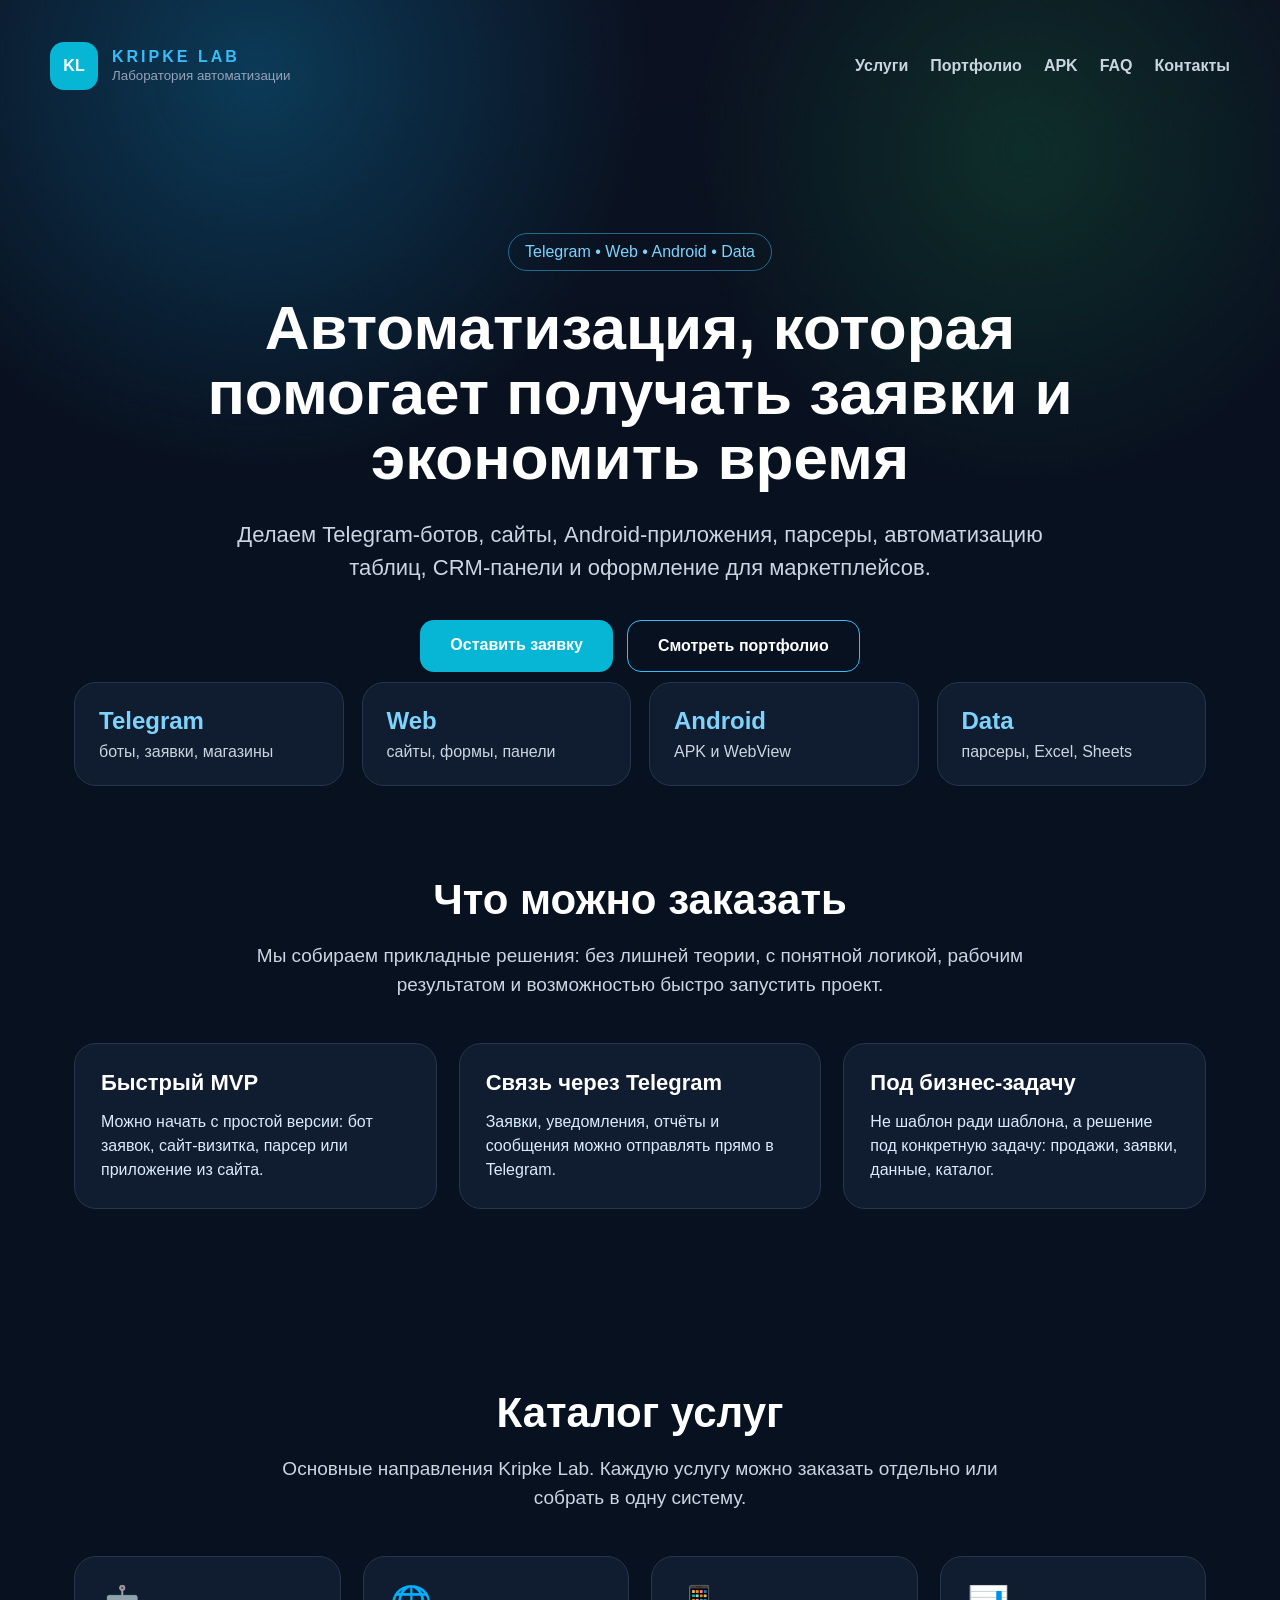
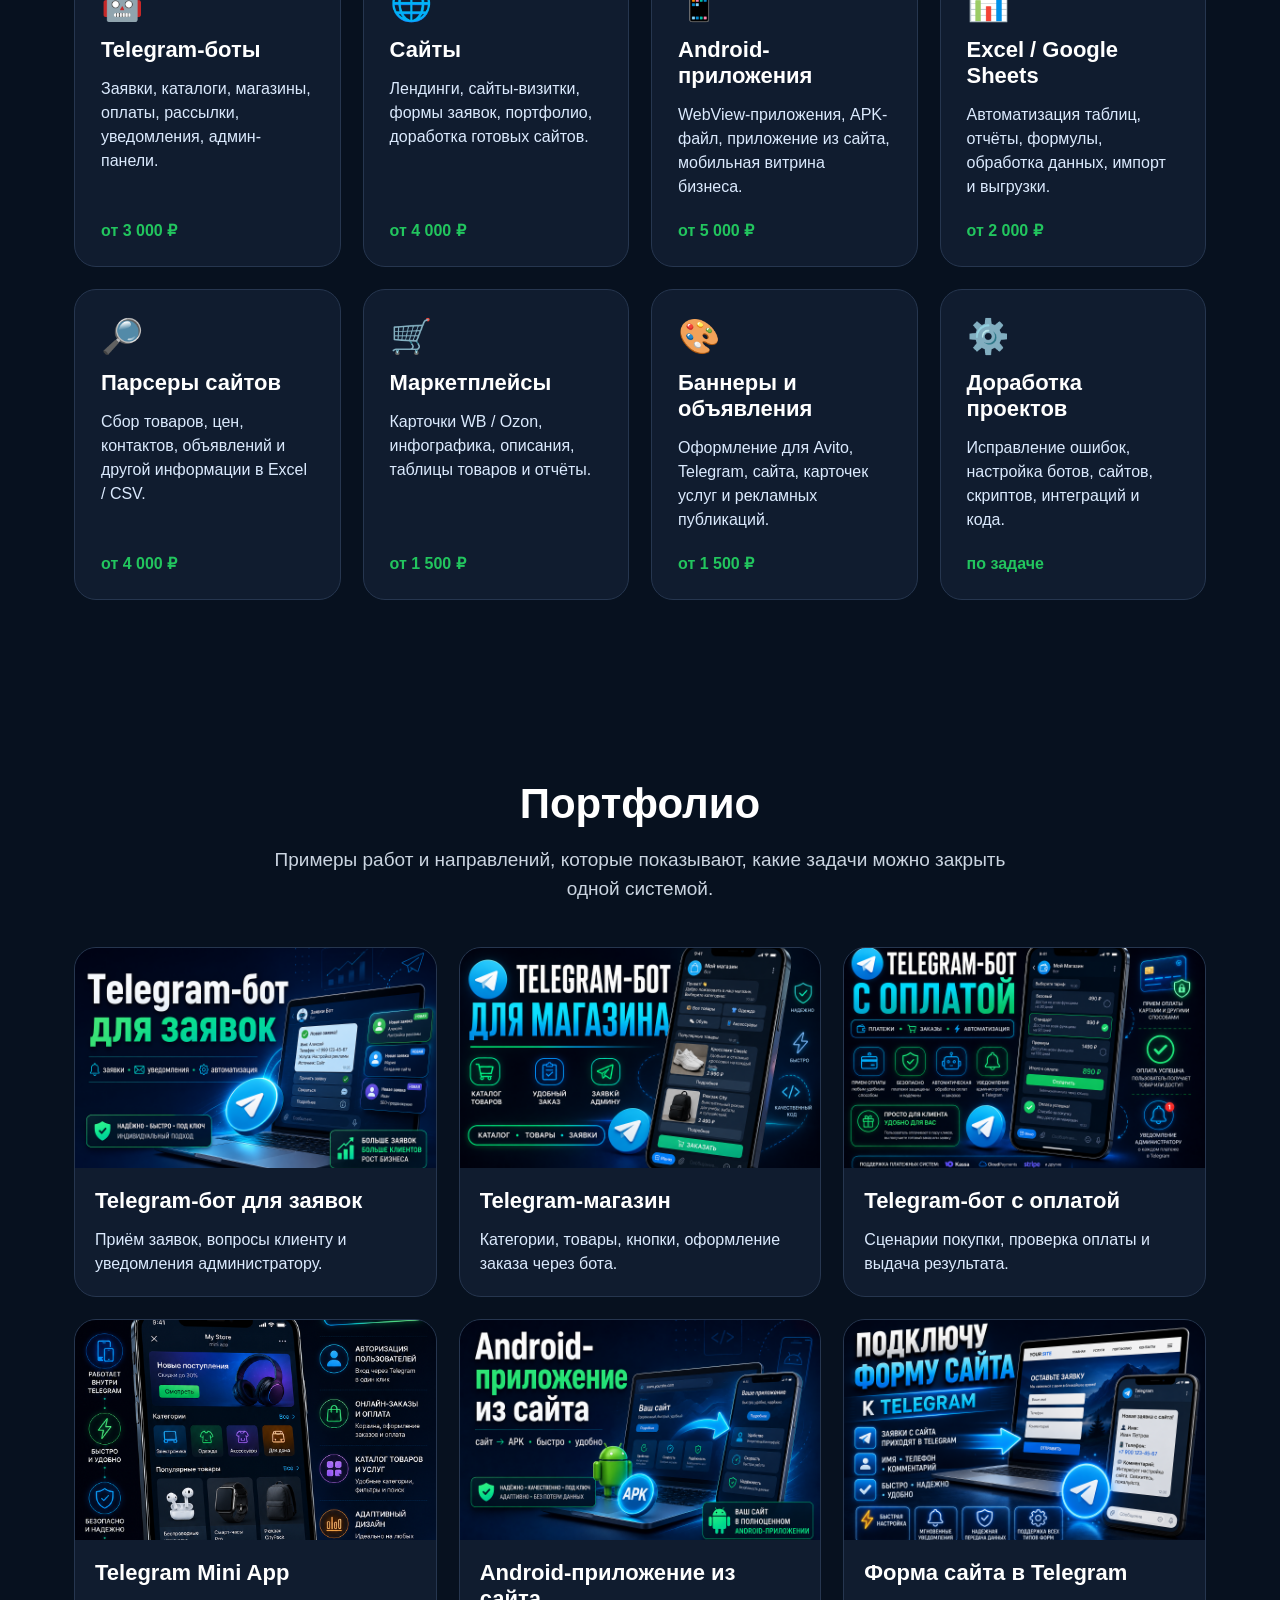
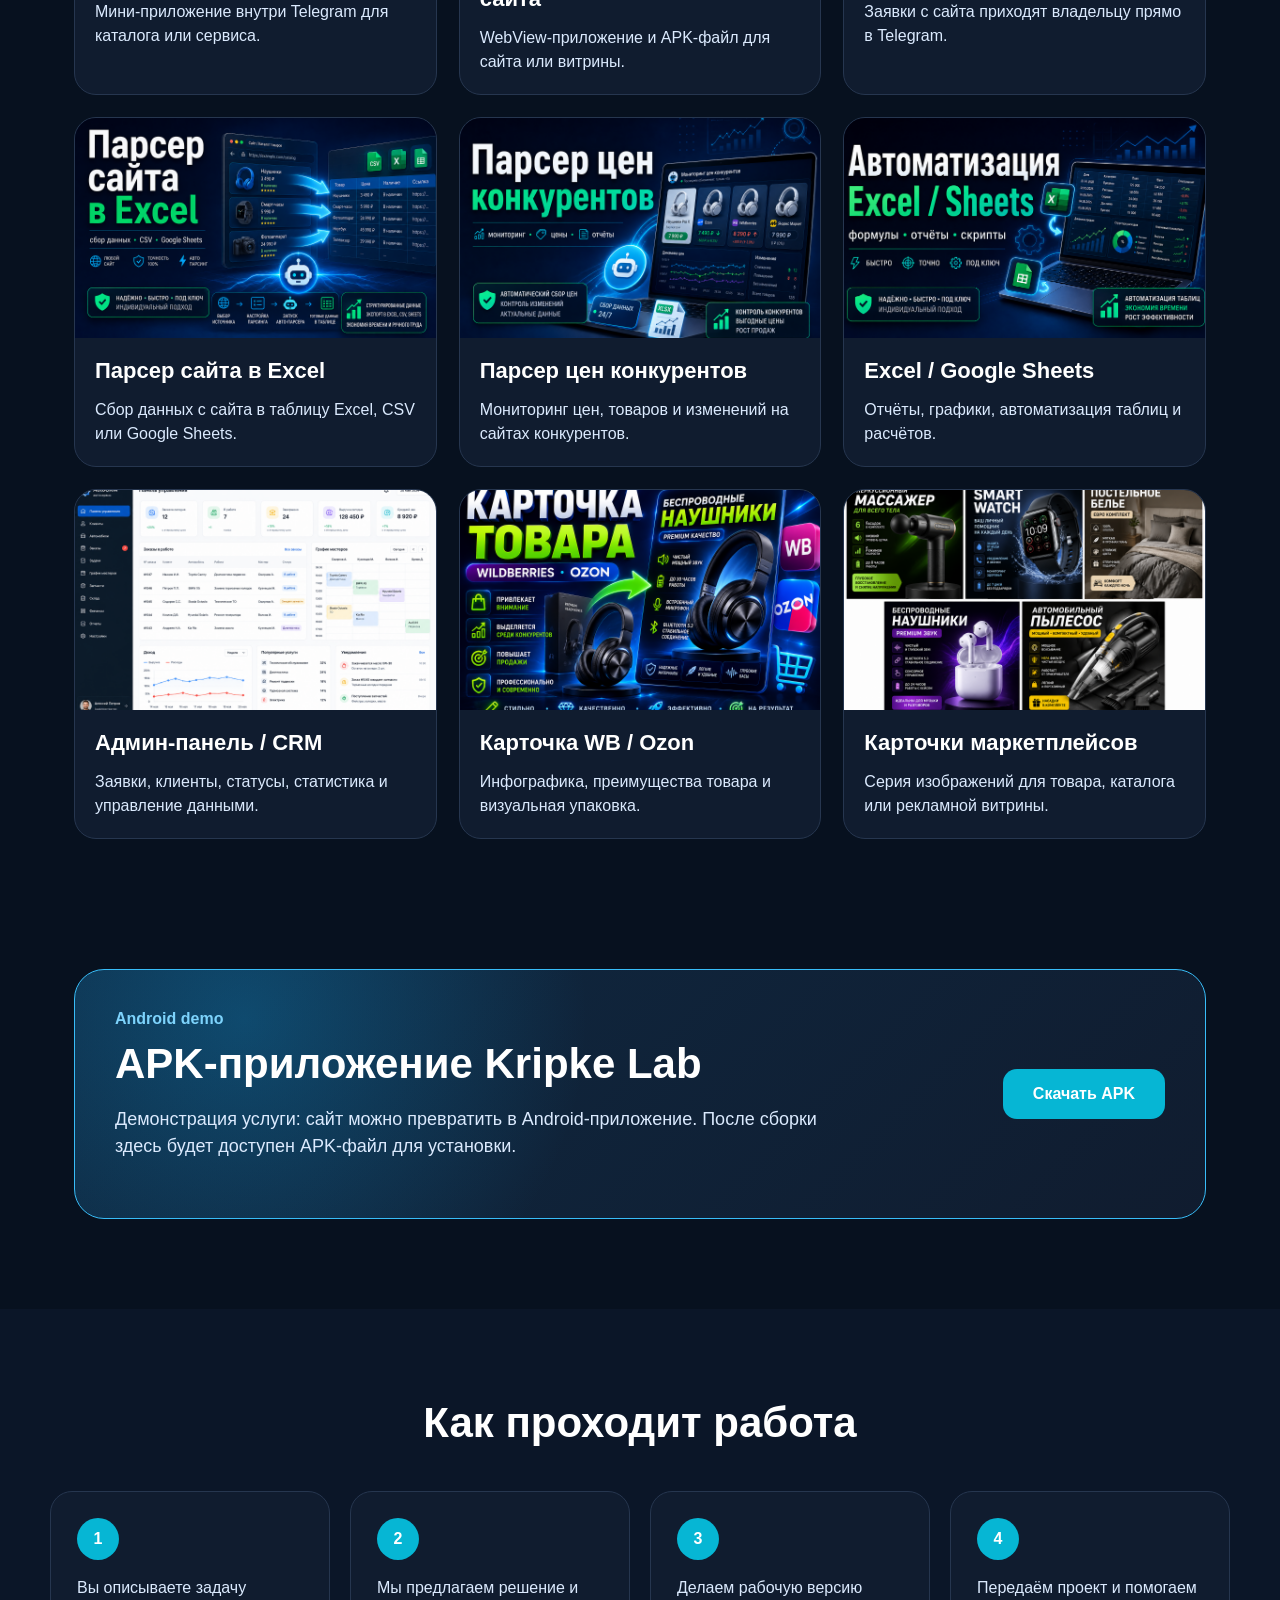
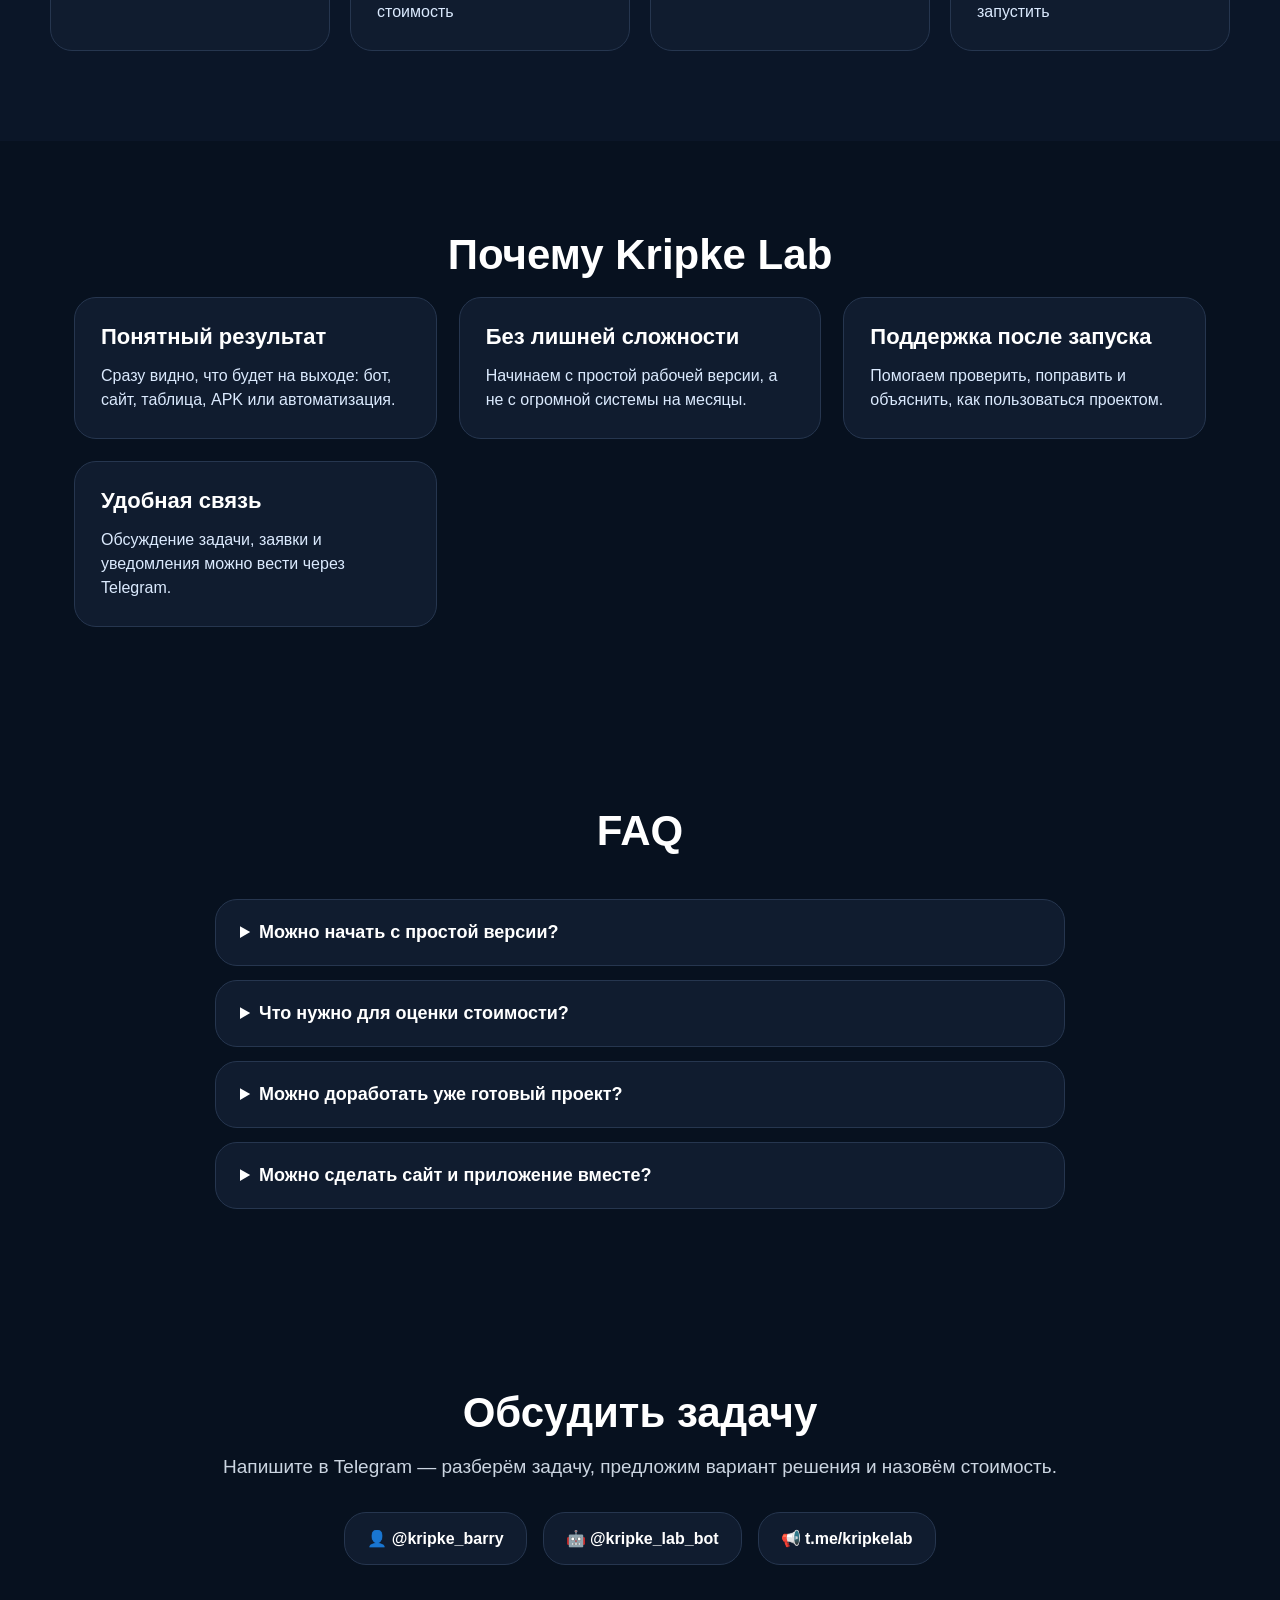
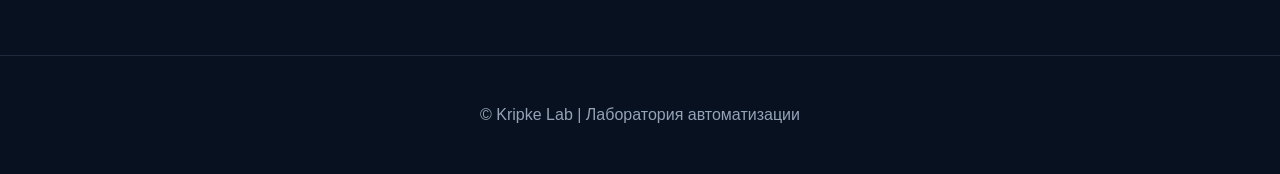
==== index.html @ 311e982c "Initial Kripke Lab site" ====
<!DOCTYPE html>
<html lang="ru">
<head>
  <meta charset="UTF-8" />
  <meta name="viewport" content="width=device-width, initial-scale=1.0" />
  <title>Kripke Lab | Лаборатория автоматизации</title>
  <link rel="stylesheet" href="style.css" />
</head>
<body>

<header class="hero">
  <nav class="nav">
    <a class="brand" href="#">
      <span class="brand-mark">KL</span>
      <span>
        <b>KRIPKE LAB</b>
        <small>Лаборатория автоматизации</small>
      </span>
    </a>

    <div class="nav-links">
      <a href="#services">Услуги</a>
      <a href="#portfolio">Портфолио</a>
      <a href="#apk">APK</a>
      <a href="#faq">FAQ</a>
      <a href="#contacts">Контакты</a>
    </div>
  </nav>

  <div class="hero-content">
    <div class="tag">Telegram • Web • Android • Data</div>

    <h1>Автоматизация, которая помогает получать заявки и экономить время</h1>

    <p>
      Делаем Telegram-ботов, сайты, Android-приложения, парсеры,
      автоматизацию таблиц, CRM-панели и оформление для маркетплейсов.
    </p>

    <div class="buttons">
      <a class="btn" href="https://t.me/kripke_lab_bot">Оставить заявку</a>
      <a class="btn secondary" href="#portfolio">Смотреть портфолио</a>
    </div>
  </div>
</header>

<section class="stats">
  <div><b>Telegram</b><span>боты, заявки, магазины</span></div>
  <div><b>Web</b><span>сайты, формы, панели</span></div>
  <div><b>Android</b><span>APK и WebView</span></div>
  <div><b>Data</b><span>парсеры, Excel, Sheets</span></div>
</section>

<section class="section">
  <h2>Что можно заказать</h2>
  <p class="section-text">
    Мы собираем прикладные решения: без лишней теории, с понятной логикой,
    рабочим результатом и возможностью быстро запустить проект.
  </p>

  <div class="feature-grid">
    <div class="feature-card">
      <h3>Быстрый MVP</h3>
      <p>Можно начать с простой версии: бот заявок, сайт-визитка, парсер или приложение из сайта.</p>
    </div>

    <div class="feature-card">
      <h3>Связь через Telegram</h3>
      <p>Заявки, уведомления, отчёты и сообщения можно отправлять прямо в Telegram.</p>
    </div>

    <div class="feature-card">
      <h3>Под бизнес-задачу</h3>
      <p>Не шаблон ради шаблона, а решение под конкретную задачу: продажи, заявки, данные, каталог.</p>
    </div>
  </div>
</section>

<section id="services" class="section">
  <h2>Каталог услуг</h2>
  <p class="section-text">
    Основные направления Kripke Lab. Каждую услугу можно заказать отдельно или собрать в одну систему.
  </p>

  <div class="catalog">
    <div class="service-card">
      <div class="icon">🤖</div>
      <h3>Telegram-боты</h3>
      <p>Заявки, каталоги, магазины, оплаты, рассылки, уведомления, админ-панели.</p>
      <span>от 3 000 ₽</span>
    </div>

    <div class="service-card">
      <div class="icon">🌐</div>
      <h3>Сайты</h3>
      <p>Лендинги, сайты-визитки, формы заявок, портфолио, доработка готовых сайтов.</p>
      <span>от 4 000 ₽</span>
    </div>

    <div class="service-card">
      <div class="icon">📱</div>
      <h3>Android-приложения</h3>
      <p>WebView-приложения, APK-файл, приложение из сайта, мобильная витрина бизнеса.</p>
      <span>от 5 000 ₽</span>
    </div>

    <div class="service-card">
      <div class="icon">📊</div>
      <h3>Excel / Google Sheets</h3>
      <p>Автоматизация таблиц, отчёты, формулы, обработка данных, импорт и выгрузки.</p>
      <span>от 2 000 ₽</span>
    </div>

    <div class="service-card">
      <div class="icon">🔎</div>
      <h3>Парсеры сайтов</h3>
      <p>Сбор товаров, цен, контактов, объявлений и другой информации в Excel / CSV.</p>
      <span>от 4 000 ₽</span>
    </div>

    <div class="service-card">
      <div class="icon">🛒</div>
      <h3>Маркетплейсы</h3>
      <p>Карточки WB / Ozon, инфографика, описания, таблицы товаров и отчёты.</p>
      <span>от 1 500 ₽</span>
    </div>

    <div class="service-card">
      <div class="icon">🎨</div>
      <h3>Баннеры и объявления</h3>
      <p>Оформление для Avito, Telegram, сайта, карточек услуг и рекламных публикаций.</p>
      <span>от 1 500 ₽</span>
    </div>

    <div class="service-card">
      <div class="icon">⚙️</div>
      <h3>Доработка проектов</h3>
      <p>Исправление ошибок, настройка ботов, сайтов, скриптов, интеграций и кода.</p>
      <span>по задаче</span>
    </div>
  </div>
</section>

<section id="portfolio" class="section portfolio-section">
  <h2>Портфолио</h2>
  <p class="section-text">
    Примеры работ и направлений, которые показывают, какие задачи можно закрыть одной системой.
  </p>

  <div class="portfolio-grid">
    <article class="work-card">
      <img src="images/telegram-zayavki.png" alt="Telegram-бот для заявок">
      <div><h3>Telegram-бот для заявок</h3><p>Приём заявок, вопросы клиенту и уведомления администратору.</p></div>
    </article>

    <article class="work-card">
      <img src="images/telegram-shop.png" alt="Telegram-магазин">
      <div><h3>Telegram-магазин</h3><p>Категории, товары, кнопки, оформление заказа через бота.</p></div>
    </article>

    <article class="work-card">
      <img src="images/telegram-payment.png" alt="Telegram-бот с оплатой">
      <div><h3>Telegram-бот с оплатой</h3><p>Сценарии покупки, проверка оплаты и выдача результата.</p></div>
    </article>

    <article class="work-card">
      <img src="images/telegram-miniapp.png" alt="Telegram Mini App">
      <div><h3>Telegram Mini App</h3><p>Мини-приложение внутри Telegram для каталога или сервиса.</p></div>
    </article>

    <article class="work-card">
      <img src="images/android-site.png" alt="Android-приложение из сайта">
      <div><h3>Android-приложение из сайта</h3><p>WebView-приложение и APK-файл для сайта или витрины.</p></div>
    </article>

    <article class="work-card">
      <img src="images/site-to-telegram.png" alt="Форма сайта в Telegram">
      <div><h3>Форма сайта в Telegram</h3><p>Заявки с сайта приходят владельцу прямо в Telegram.</p></div>
    </article>

    <article class="work-card">
      <img src="images/parser-excel.png" alt="Парсер сайта в Excel">
      <div><h3>Парсер сайта в Excel</h3><p>Сбор данных с сайта в таблицу Excel, CSV или Google Sheets.</p></div>
    </article>

    <article class="work-card">
      <img src="images/parser-price.png" alt="Парсер цен конкурентов">
      <div><h3>Парсер цен конкурентов</h3><p>Мониторинг цен, товаров и изменений на сайтах конкурентов.</p></div>
    </article>

    <article class="work-card">
      <img src="images/excel-sheets.png" alt="Автоматизация Excel и Google Sheets">
      <div><h3>Excel / Google Sheets</h3><p>Отчёты, графики, автоматизация таблиц и расчётов.</p></div>
    </article>

    <article class="work-card">
      <img src="images/admin-panel.png" alt="Админ-панель">
      <div><h3>Админ-панель / CRM</h3><p>Заявки, клиенты, статусы, статистика и управление данными.</p></div>
    </article>

    <article class="work-card">
      <img src="images/marketplace-card.png" alt="Карточка товара WB Ozon">
      <div><h3>Карточка WB / Ozon</h3><p>Инфографика, преимущества товара и визуальная упаковка.</p></div>
    </article>

    <article class="work-card">
      <img src="images/marketplace-gallery-1.png" alt="Карточки маркетплейсов">
      <div><h3>Карточки маркетплейсов</h3><p>Серия изображений для товара, каталога или рекламной витрины.</p></div>
    </article>
  </div>
</section>

<section id="apk" class="apk-section">
  <div class="apk-box">
    <div class="apk-content">
      <span class="apk-label">Android demo</span>
      <h2>APK-приложение Kripke Lab</h2>
      <p>
        Демонстрация услуги: сайт можно превратить в Android-приложение.
        После сборки здесь будет доступен APK-файл для установки.
      </p>
    </div>

    <a class="btn" href="downloads/kripke-lab.apk" download>Скачать APK</a>
  </div>
</section>

<section class="section process">
  <h2>Как проходит работа</h2>

  <div class="steps">
    <div><b>1</b><span>Вы описываете задачу</span></div>
    <div><b>2</b><span>Мы предлагаем решение и стоимость</span></div>
    <div><b>3</b><span>Делаем рабочую версию</span></div>
    <div><b>4</b><span>Передаём проект и помогаем запустить</span></div>
  </div>
</section>

<section class="section">
  <h2>Почему Kripke Lab</h2>

  <div class="trust-grid">
    <div><h3>Понятный результат</h3><p>Сразу видно, что будет на выходе: бот, сайт, таблица, APK или автоматизация.</p></div>
    <div><h3>Без лишней сложности</h3><p>Начинаем с простой рабочей версии, а не с огромной системы на месяцы.</p></div>
    <div><h3>Поддержка после запуска</h3><p>Помогаем проверить, поправить и объяснить, как пользоваться проектом.</p></div>
    <div><h3>Удобная связь</h3><p>Обсуждение задачи, заявки и уведомления можно вести через Telegram.</p></div>
  </div>
</section>

<section id="faq" class="section faq">
  <h2>FAQ</h2>

  <div class="faq-list">
    <details>
      <summary>Можно начать с простой версии?</summary>
      <p>Да. Часто лучше сначала сделать MVP: бот заявок, сайт-визитку, простой парсер или WebView-приложение.</p>
    </details>

    <details>
      <summary>Что нужно для оценки стоимости?</summary>
      <p>Краткое описание задачи, пример похожего решения, список нужных функций и желаемые сроки.</p>
    </details>

    <details>
      <summary>Можно доработать уже готовый проект?</summary>
      <p>Да. Можно исправить ошибки, добавить функции, настроить бота, сайт, таблицы или скрипты.</p>
    </details>

    <details>
      <summary>Можно сделать сайт и приложение вместе?</summary>
      <p>Да. Сайт можно использовать как основу, а Android-приложение сделать как мобильную WebView-витрину.</p>
    </details>
  </div>
</section>

<section id="contacts" class="section contacts">
  <h2>Обсудить задачу</h2>
  <p>Напишите в Telegram — разберём задачу, предложим вариант решения и назовём стоимость.</p>

  <div class="contact-grid">
    <a href="https://t.me/kripke_barry">👤 @kripke_barry</a>
    <a href="https://t.me/kripke_lab_bot">🤖 @kripke_lab_bot</a>
    <a href="https://t.me/kripkelab">📢 t.me/kripkelab</a>
  </div>
</section>

<footer>
  <p>© Kripke Lab | Лаборатория автоматизации</p>
</footer>

</body>
</html>
---- style.css ----
* { box-sizing: border-box; }

html { scroll-behavior: smooth; }

body {
  margin: 0;
  font-family: Arial, sans-serif;
  background: #07111f;
  color: #fff;
}

a { color: inherit; }

.hero {
  min-height: 720px;
  padding: 24px 24px 80px;
  background:
    radial-gradient(circle at 20% 10%, rgba(14,165,233,.28), transparent 32%),
    radial-gradient(circle at 80% 20%, rgba(34,197,94,.16), transparent 28%),
    linear-gradient(180deg, #0b1120 0%, #07111f 100%);
}

.nav {
  max-width: 1180px;
  margin: 0 auto;
  padding: 18px 0;
  display: flex;
  justify-content: space-between;
  align-items: center;
}

.brand {
  display: flex;
  gap: 14px;
  align-items: center;
  text-decoration: none;
}

.brand-mark {
  width: 48px;
  height: 48px;
  border-radius: 14px;
  background: #06b6d4;
  display: grid;
  place-items: center;
  font-weight: 900;
}

.brand b {
  display: block;
  letter-spacing: 3px;
  color: #38bdf8;
}

.brand small {
  color: #94a3b8;
}

.nav-links {
  display: flex;
  gap: 22px;
}

.nav-links a {
  text-decoration: none;
  color: #cbd5e1;
  font-weight: 700;
}

.hero-content {
  max-width: 980px;
  margin: 125px auto 0;
  text-align: center;
}

.tag {
  display: inline-block;
  padding: 9px 16px;
  border: 1px solid rgba(56,189,248,.5);
  border-radius: 999px;
  color: #7dd3fc;
  margin-bottom: 24px;
}

h1 {
  font-size: 62px;
  line-height: 1.05;
  margin: 0 0 28px;
}

.hero-content p,
.section-text {
  color: #cbd5e1;
  line-height: 1.5;
}

.hero-content p {
  max-width: 820px;
  margin: 0 auto 36px;
  font-size: 22px;
}

.buttons {
  display: flex;
  justify-content: center;
  flex-wrap: wrap;
  gap: 14px;
}

.btn {
  display: inline-block;
  padding: 16px 30px;
  background: #06b6d4;
  color: white;
  border-radius: 14px;
  text-decoration: none;
  font-weight: 900;
}

.btn.secondary {
  background: transparent;
  border: 1px solid #38bdf8;
}

.stats {
  max-width: 1180px;
  margin: -70px auto 0;
  padding: 0 24px;
  display: grid;
  grid-template-columns: repeat(4, 1fr);
  gap: 18px;
}

.stats div,
.feature-card,
.service-card,
.work-card,
.steps div,
.trust-grid div,
.faq-list details,
.contact-grid a {
  background: #101c2f;
  border: 1px solid #26364f;
  border-radius: 22px;
}

.stats div { padding: 24px; }

.stats b {
  display: block;
  font-size: 24px;
  color: #7dd3fc;
  margin-bottom: 8px;
}

.stats span { color: #cbd5e1; }

.section {
  max-width: 1180px;
  margin: 0 auto;
  padding: 90px 24px;
}

h2 {
  font-size: 42px;
  text-align: center;
  margin: 0 0 18px;
}

.section-text {
  max-width: 780px;
  margin: 0 auto 44px;
  text-align: center;
  font-size: 19px;
}

.feature-grid,
.catalog,
.trust-grid {
  display: grid;
  grid-template-columns: repeat(3, 1fr);
  gap: 22px;
}

.catalog {
  grid-template-columns: repeat(4, 1fr);
}

.feature-card,
.service-card,
.trust-grid div {
  padding: 26px;
}

.service-card {
  min-height: 290px;
  display: flex;
  flex-direction: column;
}

.icon {
  font-size: 34px;
  margin-bottom: 14px;
}

h3 {
  margin: 0 0 14px;
  font-size: 22px;
}

.service-card p,
.feature-card p,
.trust-grid p,
.work-card p {
  color: #dbeafe;
  line-height: 1.5;
  margin: 0;
}

.service-card span {
  margin-top: auto;
  color: #22c55e;
  font-weight: 900;
  padding-top: 22px;
}

.portfolio-grid {
  display: grid;
  grid-template-columns: repeat(3, 1fr);
  gap: 22px;
  margin-top: 44px;
}

.work-card {
  overflow: hidden;
}

.work-card img {
  width: 100%;
  height: 220px;
  display: block;
  object-fit: cover;
}

.work-card div {
  padding: 20px;
}

.apk-section {
  max-width: 1180px;
  margin: 0 auto;
  padding: 40px 24px 90px;
}

.apk-box {
  background:
    radial-gradient(circle at 15% 20%, rgba(14,165,233,.28), transparent 35%),
    linear-gradient(135deg, #0f2942, #101c2f);
  border: 1px solid #38bdf8;
  border-radius: 30px;
  padding: 40px;
  display: flex;
  justify-content: space-between;
  align-items: center;
  gap: 28px;
}

.apk-label {
  display: inline-block;
  color: #7dd3fc;
  font-weight: 900;
  margin-bottom: 12px;
}

.apk-box h2 {
  text-align: left;
}

.apk-box p {
  max-width: 720px;
  color: #dbeafe;
  line-height: 1.5;
  font-size: 18px;
}

.process {
  background: #0b1628;
  max-width: none;
}

.process h2,
.process .steps {
  max-width: 1180px;
  margin-left: auto;
  margin-right: auto;
}

.steps {
  display: grid;
  grid-template-columns: repeat(4, 1fr);
  gap: 20px;
  margin-top: 44px;
}

.steps div {
  padding: 26px;
}

.steps b {
  display: block;
  width: 42px;
  height: 42px;
  border-radius: 50%;
  background: #06b6d4;
  text-align: center;
  line-height: 42px;
  margin-bottom: 16px;
}

.steps span {
  color: #dbeafe;
  line-height: 1.5;
}

.faq-list {
  max-width: 850px;
  margin: 44px auto 0;
  display: grid;
  gap: 14px;
}

.faq-list details {
  padding: 22px 24px;
}

.faq-list summary {
  cursor: pointer;
  font-weight: 900;
  font-size: 18px;
}

.faq-list p {
  color: #cbd5e1;
  line-height: 1.5;
}

.contacts {
  text-align: center;
}

.contacts p {
  color: #cbd5e1;
  font-size: 19px;
  margin-bottom: 34px;
}

.contact-grid {
  display: flex;
  justify-content: center;
  gap: 16px;
  flex-wrap: wrap;
}

.contact-grid a {
  padding: 16px 22px;
  text-decoration: none;
  font-weight: 900;
}

footer {
  text-align: center;
  padding: 34px 20px;
  color: #94a3b8;
  border-top: 1px solid #1e293b;
}

@media (max-width: 1000px) {
  h1 { font-size: 46px; }

  .catalog,
  .portfolio-grid,
  .steps,
  .stats,
  .feature-grid,
  .trust-grid {
    grid-template-columns: repeat(2, 1fr);
  }

  .apk-box {
    flex-direction: column;
    align-items: flex-start;
  }
}

@media (max-width: 620px) {
  .nav {
    align-items: flex-start;
    gap: 18px;
    flex-direction: column;
  }

  .nav-links { flex-wrap: wrap; }

  .hero-content { margin-top: 80px; }

  h1 { font-size: 36px; }

  .hero-content p { font-size: 18px; }

  .catalog,
  .portfolio-grid,
  .steps,
  .stats,
  .feature-grid,
  .trust-grid {
    grid-template-columns: 1fr;
  }

  .stats { margin-top: -40px; }

  .work-card img { height: 210px; }
}
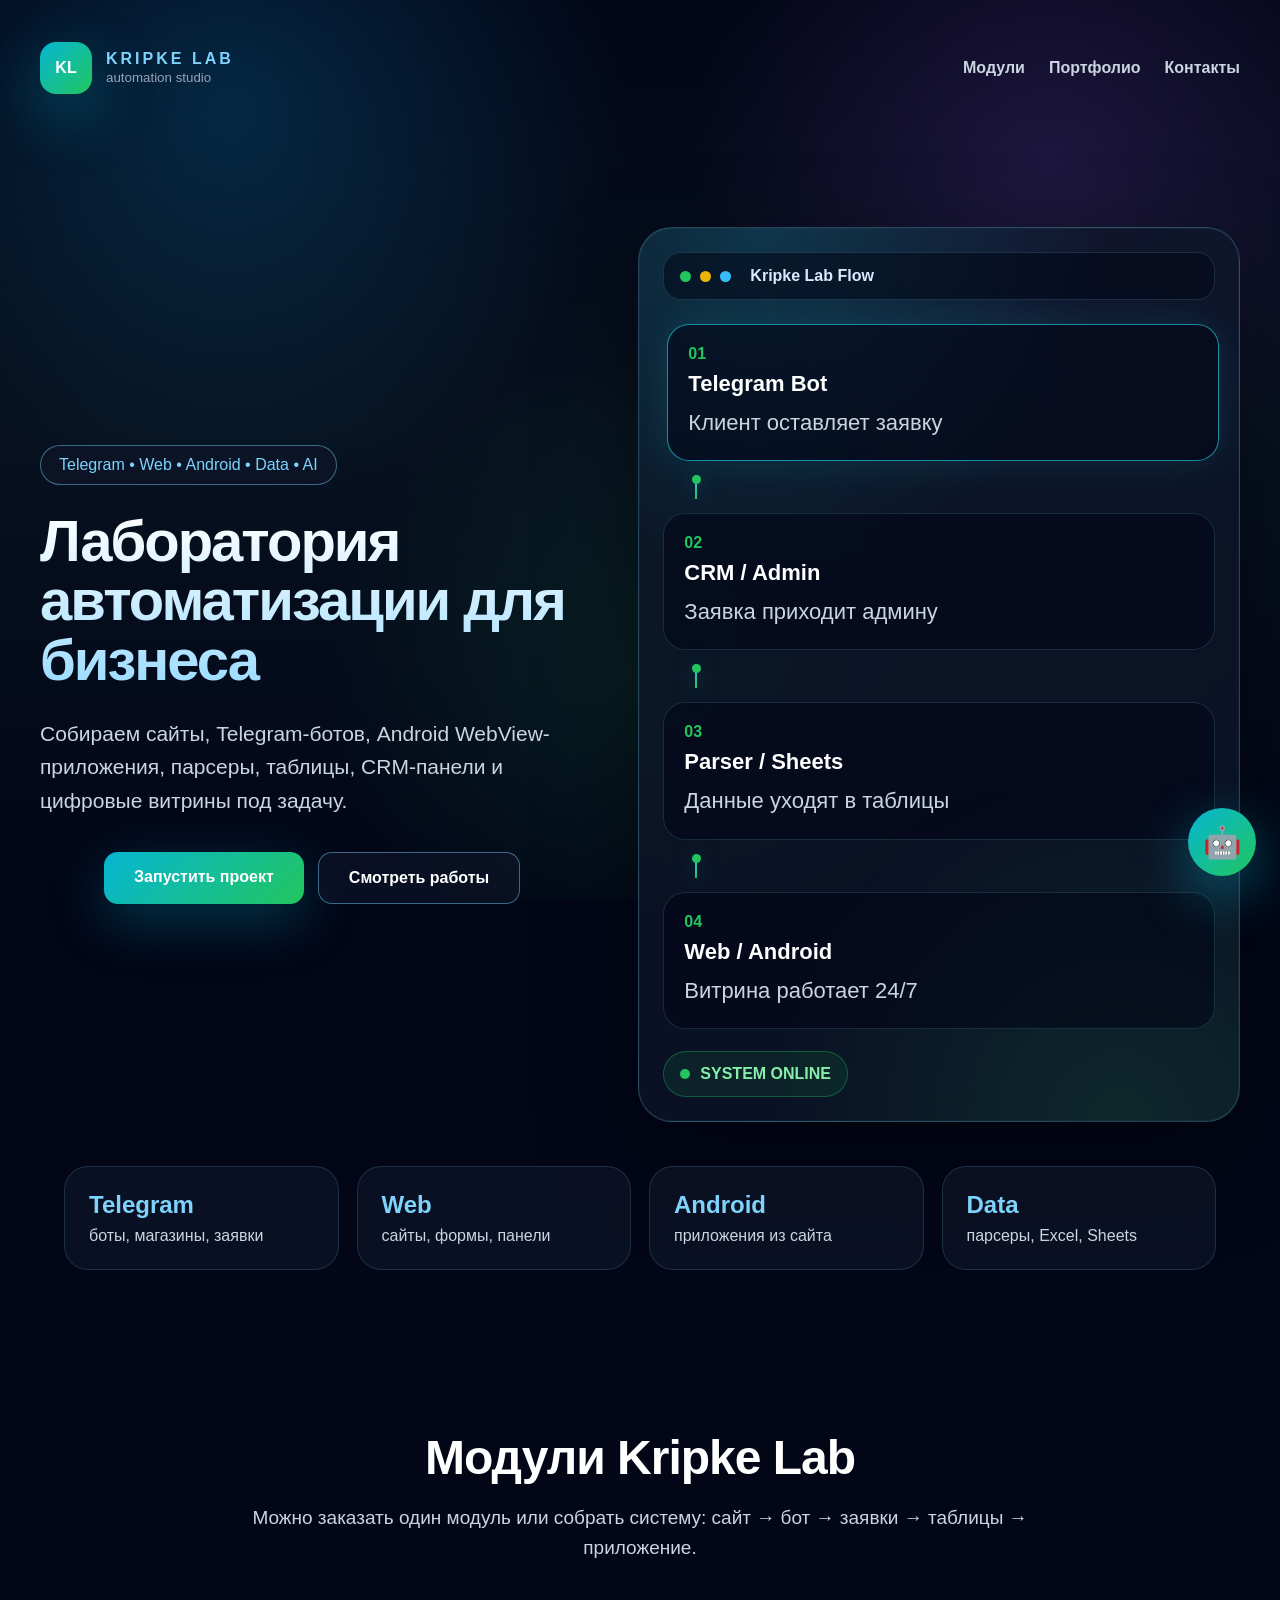
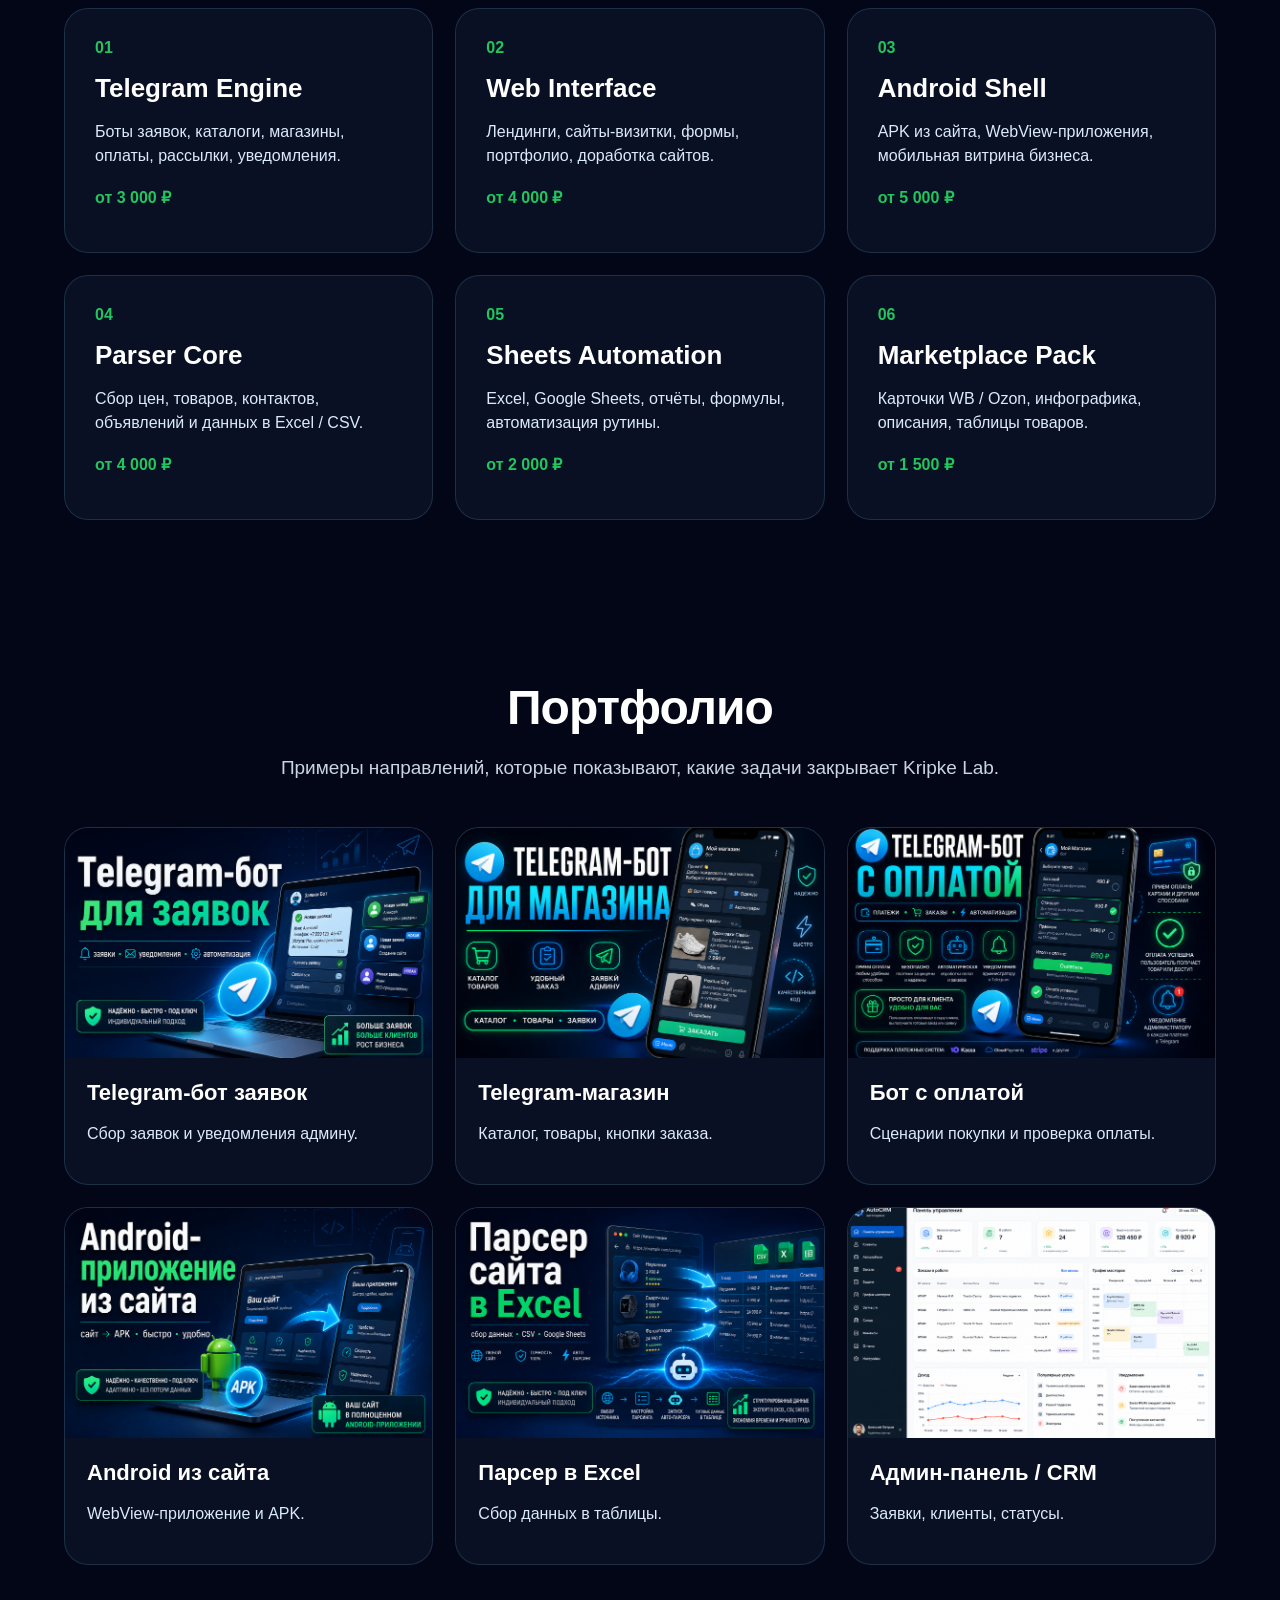
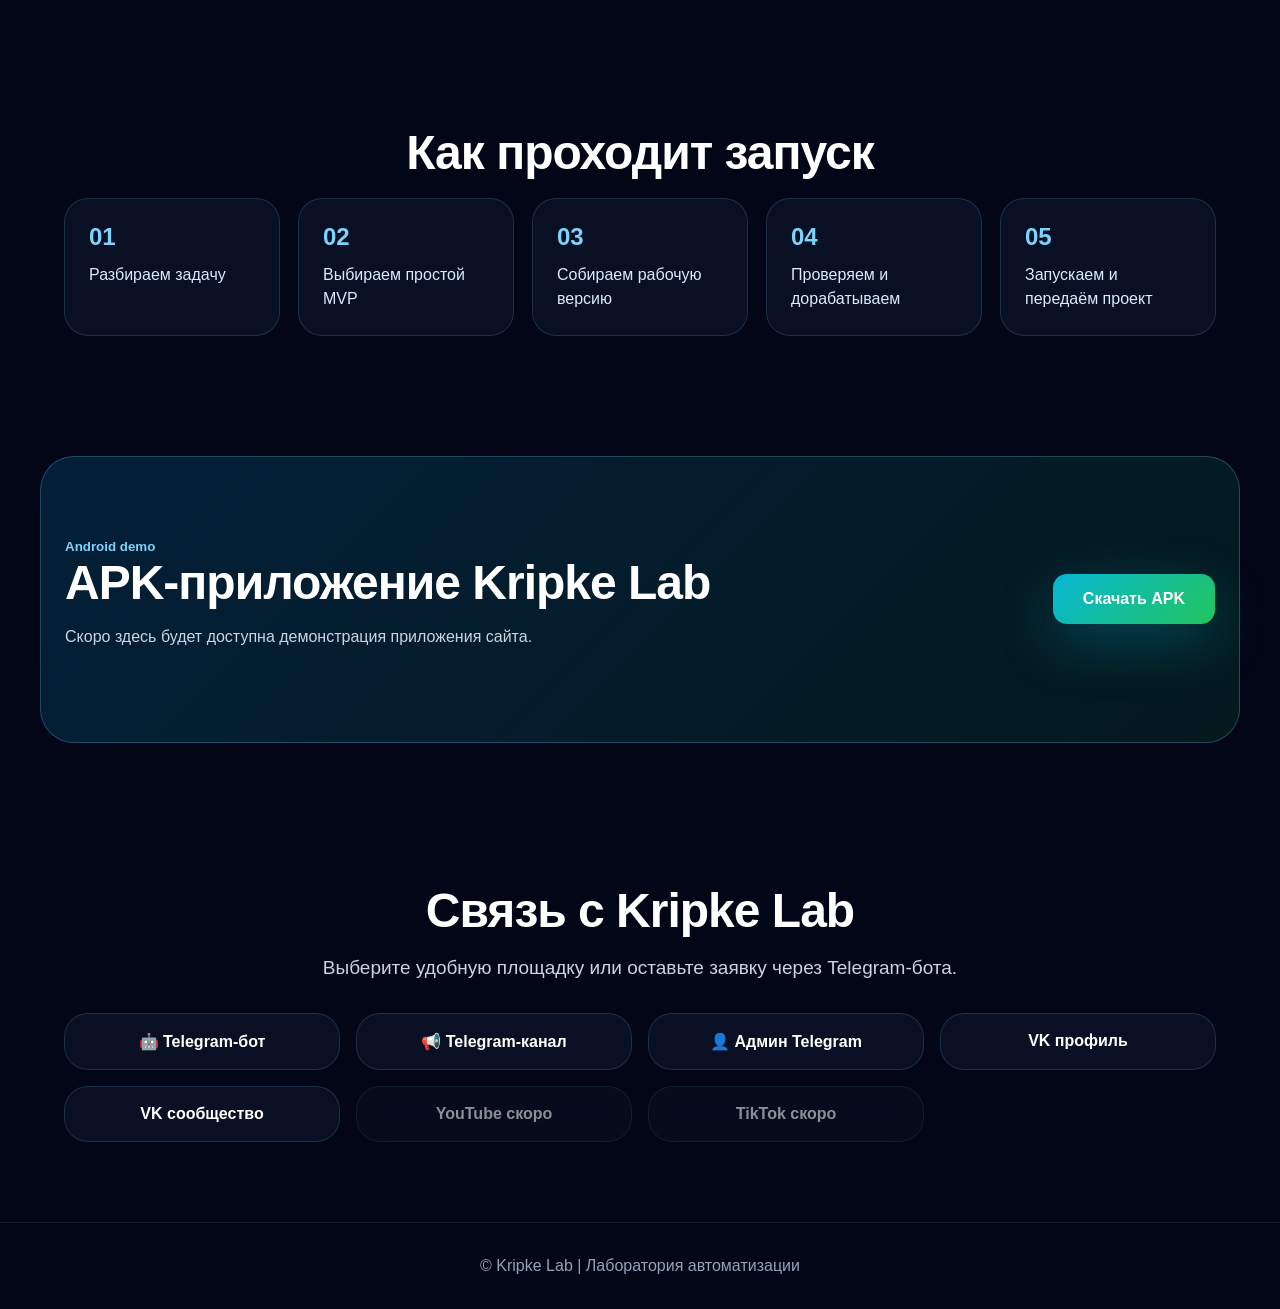
==== commit 4ce8f5db: "Update Kripke Lab site design" ====
--- a/index.html
+++ b/index.html
@@ -8,285 +8,177 @@
 </head>
 <body>
 
+<div class="boot" id="boot">
+  <div class="terminal">
+    <p>> Initializing KRIPKE LAB OS...</p>
+    <p>> Loading Telegram Engine...</p>
+    <p>> Loading Web Automation...</p>
+    <p>> Loading Android Module...</p>
+    <p class="ready">> READY</p>
+  </div>
+</div>
+
+<div class="bg-grid"></div>
+
 <header class="hero">
   <nav class="nav">
     <a class="brand" href="#">
       <span class="brand-mark">KL</span>
-      <span>
-        <b>KRIPKE LAB</b>
-        <small>Лаборатория автоматизации</small>
-      </span>
+      <span><b>KRIPKE LAB</b><small>automation studio</small></span>
     </a>
-
     <div class="nav-links">
-      <a href="#services">Услуги</a>
+      <a href="#services">Модули</a>
       <a href="#portfolio">Портфолио</a>
-      <a href="#apk">APK</a>
-      <a href="#faq">FAQ</a>
       <a href="#contacts">Контакты</a>
     </div>
   </nav>
 
-  <div class="hero-content">
-    <div class="tag">Telegram • Web • Android • Data</div>
+  <div class="hero-product">
+    <div class="hero-copy">
+      <div class="eyebrow">Telegram • Web • Android • Data • AI</div>
+      <h1>Лаборатория автоматизации для бизнеса</h1>
+      <p>
+        Собираем сайты, Telegram-ботов, Android WebView-приложения,
+        парсеры, таблицы, CRM-панели и цифровые витрины под задачу.
+      </p>
+      <div class="buttons">
+        <a class="btn" href="https://t.me/kripke_lab_bot">Запустить проект</a>
+        <a class="btn ghost" href="#portfolio">Смотреть работы</a>
+      </div>
+    </div>
 
-    <h1>Автоматизация, которая помогает получать заявки и экономить время</h1>
+    <div class="product-panel">
+      <div class="panel-top">
+        <span class="dot green"></span>
+        <span class="dot yellow"></span>
+        <span class="dot blue"></span>
+        <b>Kripke Lab Flow</b>
+      </div>
 
-    <p>
-      Делаем Telegram-ботов, сайты, Android-приложения, парсеры,
-      автоматизацию таблиц, CRM-панели и оформление для маркетплейсов.
-    </p>
+      <div class="flow">
+        <div class="flow-card active">
+          <span>01</span>
+          <b>Telegram Bot</b>
+          <p>Клиент оставляет заявку</p>
+        </div>
 
-    <div class="buttons">
-      <a class="btn" href="https://t.me/kripke_lab_bot">Оставить заявку</a>
-      <a class="btn secondary" href="#portfolio">Смотреть портфолио</a>
+        <div class="flow-line"></div>
+
+        <div class="flow-card">
+          <span>02</span>
+          <b>CRM / Admin</b>
+          <p>Заявка приходит админу</p>
+        </div>
+
+        <div class="flow-line"></div>
+
+        <div class="flow-card">
+          <span>03</span>
+          <b>Parser / Sheets</b>
+          <p>Данные уходят в таблицы</p>
+        </div>
+
+        <div class="flow-line"></div>
+
+        <div class="flow-card">
+          <span>04</span>
+          <b>Web / Android</b>
+          <p>Витрина работает 24/7</p>
+        </div>
+      </div>
+
+      <div class="panel-status">
+        <span class="pulse"></span>
+        SYSTEM ONLINE
+      </div>
     </div>
   </div>
 </header>
 
-<section class="stats">
-  <div><b>Telegram</b><span>боты, заявки, магазины</span></div>
+<section class="metrics">
+  <div><b>Telegram</b><span>боты, магазины, заявки</span></div>
   <div><b>Web</b><span>сайты, формы, панели</span></div>
-  <div><b>Android</b><span>APK и WebView</span></div>
+  <div><b>Android</b><span>приложения из сайта</span></div>
   <div><b>Data</b><span>парсеры, Excel, Sheets</span></div>
 </section>
 
-<section class="section">
-  <h2>Что можно заказать</h2>
-  <p class="section-text">
-    Мы собираем прикладные решения: без лишней теории, с понятной логикой,
-    рабочим результатом и возможностью быстро запустить проект.
-  </p>
+<section id="services" class="section">
+  <h2>Модули Kripke Lab</h2>
+  <p class="section-text">Можно заказать один модуль или собрать систему: сайт → бот → заявки → таблицы → приложение.</p>
 
-  <div class="feature-grid">
-    <div class="feature-card">
-      <h3>Быстрый MVP</h3>
-      <p>Можно начать с простой версии: бот заявок, сайт-визитка, парсер или приложение из сайта.</p>
-    </div>
-
-    <div class="feature-card">
-      <h3>Связь через Telegram</h3>
-      <p>Заявки, уведомления, отчёты и сообщения можно отправлять прямо в Telegram.</p>
-    </div>
-
-    <div class="feature-card">
-      <h3>Под бизнес-задачу</h3>
-      <p>Не шаблон ради шаблона, а решение под конкретную задачу: продажи, заявки, данные, каталог.</p>
-    </div>
+  <div class="modules">
+    <article><span>01</span><h3>Telegram Engine</h3><p>Боты заявок, каталоги, магазины, оплаты, рассылки, уведомления.</p><b>от 3 000 ₽</b></article>
+    <article><span>02</span><h3>Web Interface</h3><p>Лендинги, сайты-визитки, формы, портфолио, доработка сайтов.</p><b>от 4 000 ₽</b></article>
+    <article><span>03</span><h3>Android Shell</h3><p>APK из сайта, WebView-приложения, мобильная витрина бизнеса.</p><b>от 5 000 ₽</b></article>
+    <article><span>04</span><h3>Parser Core</h3><p>Сбор цен, товаров, контактов, объявлений и данных в Excel / CSV.</p><b>от 4 000 ₽</b></article>
+    <article><span>05</span><h3>Sheets Automation</h3><p>Excel, Google Sheets, отчёты, формулы, автоматизация рутины.</p><b>от 2 000 ₽</b></article>
+    <article><span>06</span><h3>Marketplace Pack</h3><p>Карточки WB / Ozon, инфографика, описания, таблицы товаров.</p><b>от 1 500 ₽</b></article>
   </div>
 </section>
 
-<section id="services" class="section">
-  <h2>Каталог услуг</h2>
-  <p class="section-text">
-    Основные направления Kripke Lab. Каждую услугу можно заказать отдельно или собрать в одну систему.
-  </p>
+<section id="portfolio" class="section">
+  <h2>Портфолио</h2>
+  <p class="section-text">Примеры направлений, которые показывают, какие задачи закрывает Kripke Lab.</p>
 
-  <div class="catalog">
-    <div class="service-card">
-      <div class="icon">🤖</div>
-      <h3>Telegram-боты</h3>
-      <p>Заявки, каталоги, магазины, оплаты, рассылки, уведомления, админ-панели.</p>
-      <span>от 3 000 ₽</span>
-    </div>
-
-    <div class="service-card">
-      <div class="icon">🌐</div>
-      <h3>Сайты</h3>
-      <p>Лендинги, сайты-визитки, формы заявок, портфолио, доработка готовых сайтов.</p>
-      <span>от 4 000 ₽</span>
-    </div>
-
-    <div class="service-card">
-      <div class="icon">📱</div>
-      <h3>Android-приложения</h3>
-      <p>WebView-приложения, APK-файл, приложение из сайта, мобильная витрина бизнеса.</p>
-      <span>от 5 000 ₽</span>
-    </div>
-
-    <div class="service-card">
-      <div class="icon">📊</div>
-      <h3>Excel / Google Sheets</h3>
-      <p>Автоматизация таблиц, отчёты, формулы, обработка данных, импорт и выгрузки.</p>
-      <span>от 2 000 ₽</span>
-    </div>
-
-    <div class="service-card">
-      <div class="icon">🔎</div>
-      <h3>Парсеры сайтов</h3>
-      <p>Сбор товаров, цен, контактов, объявлений и другой информации в Excel / CSV.</p>
-      <span>от 4 000 ₽</span>
-    </div>
-
-    <div class="service-card">
-      <div class="icon">🛒</div>
-      <h3>Маркетплейсы</h3>
-      <p>Карточки WB / Ozon, инфографика, описания, таблицы товаров и отчёты.</p>
-      <span>от 1 500 ₽</span>
-    </div>
-
-    <div class="service-card">
-      <div class="icon">🎨</div>
-      <h3>Баннеры и объявления</h3>
-      <p>Оформление для Avito, Telegram, сайта, карточек услуг и рекламных публикаций.</p>
-      <span>от 1 500 ₽</span>
-    </div>
-
-    <div class="service-card">
-      <div class="icon">⚙️</div>
-      <h3>Доработка проектов</h3>
-      <p>Исправление ошибок, настройка ботов, сайтов, скриптов, интеграций и кода.</p>
-      <span>по задаче</span>
-    </div>
-  </div>
-</section>
-
-<section id="portfolio" class="section portfolio-section">
-  <h2>Портфолио</h2>
-  <p class="section-text">
-    Примеры работ и направлений, которые показывают, какие задачи можно закрыть одной системой.
-  </p>
-
-  <div class="portfolio-grid">
-    <article class="work-card">
-      <img src="images/telegram-zayavki.png" alt="Telegram-бот для заявок">
-      <div><h3>Telegram-бот для заявок</h3><p>Приём заявок, вопросы клиенту и уведомления администратору.</p></div>
-    </article>
-
-    <article class="work-card">
-      <img src="images/telegram-shop.png" alt="Telegram-магазин">
-      <div><h3>Telegram-магазин</h3><p>Категории, товары, кнопки, оформление заказа через бота.</p></div>
-    </article>
-
-    <article class="work-card">
-      <img src="images/telegram-payment.png" alt="Telegram-бот с оплатой">
-      <div><h3>Telegram-бот с оплатой</h3><p>Сценарии покупки, проверка оплаты и выдача результата.</p></div>
-    </article>
-
-    <article class="work-card">
-      <img src="images/telegram-miniapp.png" alt="Telegram Mini App">
-      <div><h3>Telegram Mini App</h3><p>Мини-приложение внутри Telegram для каталога или сервиса.</p></div>
-    </article>
-
-    <article class="work-card">
-      <img src="images/android-site.png" alt="Android-приложение из сайта">
-      <div><h3>Android-приложение из сайта</h3><p>WebView-приложение и APK-файл для сайта или витрины.</p></div>
-    </article>
-
-    <article class="work-card">
-      <img src="images/site-to-telegram.png" alt="Форма сайта в Telegram">
-      <div><h3>Форма сайта в Telegram</h3><p>Заявки с сайта приходят владельцу прямо в Telegram.</p></div>
-    </article>
-
-    <article class="work-card">
-      <img src="images/parser-excel.png" alt="Парсер сайта в Excel">
-      <div><h3>Парсер сайта в Excel</h3><p>Сбор данных с сайта в таблицу Excel, CSV или Google Sheets.</p></div>
-    </article>
-
-    <article class="work-card">
-      <img src="images/parser-price.png" alt="Парсер цен конкурентов">
-      <div><h3>Парсер цен конкурентов</h3><p>Мониторинг цен, товаров и изменений на сайтах конкурентов.</p></div>
-    </article>
-
-    <article class="work-card">
-      <img src="images/excel-sheets.png" alt="Автоматизация Excel и Google Sheets">
-      <div><h3>Excel / Google Sheets</h3><p>Отчёты, графики, автоматизация таблиц и расчётов.</p></div>
-    </article>
-
-    <article class="work-card">
-      <img src="images/admin-panel.png" alt="Админ-панель">
-      <div><h3>Админ-панель / CRM</h3><p>Заявки, клиенты, статусы, статистика и управление данными.</p></div>
-    </article>
-
-    <article class="work-card">
-      <img src="images/marketplace-card.png" alt="Карточка товара WB Ozon">
-      <div><h3>Карточка WB / Ozon</h3><p>Инфографика, преимущества товара и визуальная упаковка.</p></div>
-    </article>
-
-    <article class="work-card">
-      <img src="images/marketplace-gallery-1.png" alt="Карточки маркетплейсов">
-      <div><h3>Карточки маркетплейсов</h3><p>Серия изображений для товара, каталога или рекламной витрины.</p></div>
-    </article>
-  </div>
-</section>
-
-<section id="apk" class="apk-section">
-  <div class="apk-box">
-    <div class="apk-content">
-      <span class="apk-label">Android demo</span>
-      <h2>APK-приложение Kripke Lab</h2>
-      <p>
-        Демонстрация услуги: сайт можно превратить в Android-приложение.
-        После сборки здесь будет доступен APK-файл для установки.
-      </p>
-    </div>
-
-    <a class="btn" href="downloads/kripke-lab.apk" download>Скачать APK</a>
-  </div>
-</section>
-
-<section class="section process">
-  <h2>Как проходит работа</h2>
-
-  <div class="steps">
-    <div><b>1</b><span>Вы описываете задачу</span></div>
-    <div><b>2</b><span>Мы предлагаем решение и стоимость</span></div>
-    <div><b>3</b><span>Делаем рабочую версию</span></div>
-    <div><b>4</b><span>Передаём проект и помогаем запустить</span></div>
+  <div class="portfolio">
+    <article><img src="images/telegram-zayavki.png"><div><h3>Telegram-бот заявок</h3><p>Сбор заявок и уведомления админу.</p></div></article>
+    <article><img src="images/telegram-shop.png"><div><h3>Telegram-магазин</h3><p>Каталог, товары, кнопки заказа.</p></div></article>
+    <article><img src="images/telegram-payment.png"><div><h3>Бот с оплатой</h3><p>Сценарии покупки и проверка оплаты.</p></div></article>
+    <article><img src="images/android-site.png"><div><h3>Android из сайта</h3><p>WebView-приложение и APK.</p></div></article>
+    <article><img src="images/parser-excel.png"><div><h3>Парсер в Excel</h3><p>Сбор данных в таблицы.</p></div></article>
+    <article><img src="images/admin-panel.png"><div><h3>Админ-панель / CRM</h3><p>Заявки, клиенты, статусы.</p></div></article>
   </div>
 </section>
 
 <section class="section">
-  <h2>Почему Kripke Lab</h2>
-
-  <div class="trust-grid">
-    <div><h3>Понятный результат</h3><p>Сразу видно, что будет на выходе: бот, сайт, таблица, APK или автоматизация.</p></div>
-    <div><h3>Без лишней сложности</h3><p>Начинаем с простой рабочей версии, а не с огромной системы на месяцы.</p></div>
-    <div><h3>Поддержка после запуска</h3><p>Помогаем проверить, поправить и объяснить, как пользоваться проектом.</p></div>
-    <div><h3>Удобная связь</h3><p>Обсуждение задачи, заявки и уведомления можно вести через Telegram.</p></div>
+  <h2>Как проходит запуск</h2>
+  <div class="timeline">
+    <div><b>01</b><span>Разбираем задачу</span></div>
+    <div><b>02</b><span>Выбираем простой MVP</span></div>
+    <div><b>03</b><span>Собираем рабочую версию</span></div>
+    <div><b>04</b><span>Проверяем и дорабатываем</span></div>
+    <div><b>05</b><span>Запускаем и передаём проект</span></div>
   </div>
 </section>
 
-<section id="faq" class="section faq">
-  <h2>FAQ</h2>
+<section id="apk" class="apk">
+  <div>
+    <small>Android demo</small>
+    <h2>APK-приложение Kripke Lab</h2>
+    <p>Скоро здесь будет доступна демонстрация приложения сайта.</p>
+  </div>
+  <a class="btn" href="downloads/kripke-lab.apk" download>Скачать APK</a>
+</section>
 
-  <div class="faq-list">
-    <details>
-      <summary>Можно начать с простой версии?</summary>
-      <p>Да. Часто лучше сначала сделать MVP: бот заявок, сайт-визитку, простой парсер или WebView-приложение.</p>
-    </details>
+<section id="contacts" class="section contacts">
+  <h2>Связь с Kripke Lab</h2>
+  <p>Выберите удобную площадку или оставьте заявку через Telegram-бота.</p>
 
-    <details>
-      <summary>Что нужно для оценки стоимости?</summary>
-      <p>Краткое описание задачи, пример похожего решения, список нужных функций и желаемые сроки.</p>
-    </details>
-
-    <details>
-      <summary>Можно доработать уже готовый проект?</summary>
-      <p>Да. Можно исправить ошибки, добавить функции, настроить бота, сайт, таблицы или скрипты.</p>
-    </details>
-
-    <details>
-      <summary>Можно сделать сайт и приложение вместе?</summary>
-      <p>Да. Сайт можно использовать как основу, а Android-приложение сделать как мобильную WebView-витрину.</p>
-    </details>
+  <div class="contacts-grid">
+    <a href="https://t.me/kripke_lab_bot">🤖 Telegram-бот</a>
+    <a href="https://t.me/kripkelab">📢 Telegram-канал</a>
+    <a href="https://t.me/kripke_barry">👤 Админ Telegram</a>
+    <a href="https://vk.com/kripkelab">VK профиль</a>
+    <a href="https://vk.com/kripkelab_official">VK сообщество</a>
+    <a class="disabled" href="#">YouTube скоро</a>
+    <a class="disabled" href="#">TikTok скоро</a>
   </div>
 </section>
 
-<section id="contacts" class="section contacts">
-  <h2>Обсудить задачу</h2>
-  <p>Напишите в Telegram — разберём задачу, предложим вариант решения и назовём стоимость.</p>
+<footer>© Kripke Lab | Лаборатория автоматизации</footer>
 
-  <div class="contact-grid">
-    <a href="https://t.me/kripke_barry">👤 @kripke_barry</a>
-    <a href="https://t.me/kripke_lab_bot">🤖 @kripke_lab_bot</a>
-    <a href="https://t.me/kripkelab">📢 t.me/kripkelab</a>
+<div class="chat-widget">
+  <div class="chat-window">
+    <button class="chat-close">×</button>
+    <b>🤖 Kripke Lab Bot</b>
+    <p>Здравствуйте! Чем помочь?</p>
+    <a href="https://t.me/kripke_lab_bot">Оставить заявку</a>
+    <a href="#services">Посмотреть услуги</a>
+    <a href="https://t.me/kripke_barry">Написать админу</a>
   </div>
-</section>
+  <button class="chat-button">🤖</button>
+</div>
 
-<footer>
-  <p>© Kripke Lab | Лаборатория автоматизации</p>
-</footer>
-
+<script src="script.js"></script>
 </body>
-</html>+</html>
--- a/style.css
+++ b/style.css
@@ -1,422 +1,270 @@
-* { box-sizing: border-box; }
-
-html { scroll-behavior: smooth; }
-
-body {
-  margin: 0;
-  font-family: Arial, sans-serif;
-  background: #07111f;
-  color: #fff;
-}
-
-a { color: inherit; }
+*{box-sizing:border-box}html{scroll-behavior:smooth}body{margin:0;font-family:Arial,sans-serif;background:#020617;color:#fff;overflow-x:hidden}a{color:inherit}.bg-grid{position:fixed;inset:0;z-index:-2;background:radial-gradient(circle at 20% 5%,rgba(34,211,238,.22),transparent 28%),radial-gradient(circle at 80% 15%,rgba(168,85,247,.16),transparent 28%),radial-gradient(circle at 50% 70%,rgba(34,197,94,.12),transparent 30%),linear-gradient(180deg,#020617,#07111f 45%,#020617)}.bg-grid:before{content:"";position:absolute;inset:0;background-image:linear-gradient(rgba(148,163,184,.055) 1px,transparent 1px),linear-gradient(90deg,rgba(148,163,184,.055) 1px,transparent 1px);background-size:42px 42px}.boot{position:fixed;inset:0;background:#020617;z-index:9999;display:grid;place-items:center;animation:bootHide .6s ease 2.3s forwards}.terminal{width:min(560px,90vw);padding:30px;border:1px solid rgba(34,211,238,.35);border-radius:22px;background:rgba(15,23,42,.86);box-shadow:0 0 80px rgba(34,211,238,.18)}.terminal p{font-family:monospace;color:#7dd3fc;margin:10px 0}.terminal .ready{color:#22c55e}@keyframes bootHide{to{opacity:0;visibility:hidden}}.hero{min-height:100vh;padding:24px;position:relative}.nav{max-width:1200px;margin:auto;display:flex;align-items:center;justify-content:space-between;padding:18px 0}.brand{display:flex;gap:14px;align-items:center;text-decoration:none}.brand-mark{width:52px;height:52px;border-radius:16px;display:grid;place-items:center;font-weight:900;background:linear-gradient(135deg,#06b6d4,#22c55e);box-shadow:0 20px 60px rgba(6,182,212,.35)}.brand b{display:block;letter-spacing:3px;color:#7dd3fc}.brand small{color:#94a3b8}.nav-links{display:flex;gap:24px}.nav-links a{text-decoration:none;color:#cbd5e1;font-weight:800}.nav-links a:hover{color:#7dd3fc}.hero-inner{max-width:980px;margin:145px auto 0;text-align:center;position:relative;z-index:2}.eyebrow{display:inline-block;padding:10px 18px;border:1px solid rgba(125,211,252,.45);border-radius:999px;color:#7dd3fc;background:rgba(15,23,42,.6);margin-bottom:26px}h1{font-size:76px;line-height:.98;margin:0 0 28px;letter-spacing:-3px;background:linear-gradient(180deg,#fff,#9bdcff);-webkit-background-clip:text;color:transparent}.hero p,.section-text{color:#cbd5e1;line-height:1.6}.hero p{font-size:22px;max-width:780px;margin:0 auto 36px}.buttons{display:flex;gap:14px;justify-content:center;flex-wrap:wrap}.btn{display:inline-block;padding:16px 30px;border-radius:14px;text-decoration:none;font-weight:900;background:linear-gradient(135deg,#06b6d4,#22c55e);box-shadow:0 18px 55px rgba(6,182,212,.28)}.btn.ghost{background:rgba(15,23,42,.6);border:1px solid rgba(125,211,252,.45);box-shadow:none}.orbit{position:absolute;left:50%;bottom:60px;transform:translateX(-50%);width:520px;height:230px;opacity:.9}.core{position:absolute;left:50%;top:50%;transform:translate(-50%,-50%);width:160px;height:160px;border-radius:50%;display:grid;place-items:center;text-align:center;font-weight:900;background:rgba(15,23,42,.75);border:1px solid rgba(125,211,252,.45);box-shadow:0 0 80px rgba(34,211,238,.22)}.orbit:before{content:"";position:absolute;inset:15px;border:1px solid rgba(125,211,252,.18);border-radius:50%;animation:spin 18s linear infinite}.node{position:absolute;padding:13px 18px;border-radius:999px;background:rgba(15,23,42,.85);border:1px solid rgba(125,211,252,.3);font-weight:900}.n1{left:5%;top:18%}.n2{right:2%;top:25%}.n3{left:16%;bottom:10%}.n4{right:16%;bottom:4%}@keyframes spin{to{transform:rotate(360deg)}}.metrics,.section,.apk{max-width:1200px;margin:auto;padding:80px 24px}.metrics{display:grid;grid-template-columns:repeat(4,1fr);gap:18px;margin-top:-60px}.metrics div,.modules article,.portfolio article,.timeline div,.contacts-grid a{background:rgba(15,23,42,.68);border:1px solid rgba(125,211,252,.16);border-radius:24px;backdrop-filter:blur(16px)}.metrics div{padding:24px}.metrics b{display:block;color:#7dd3fc;font-size:24px;margin-bottom:8px}.metrics span{color:#cbd5e1}h2{text-align:center;font-size:48px;margin:0 0 18px;letter-spacing:-1px}.section-text{text-align:center;max-width:780px;margin:0 auto 44px;font-size:19px}.modules{display:grid;grid-template-columns:repeat(3,1fr);gap:22px}.modules article{padding:30px;min-height:245px;transition:.25s}.modules article:hover,.portfolio article:hover,.contacts-grid a:hover{transform:translateY(-5px);border-color:rgba(125,211,252,.55)}.modules span{color:#22c55e;font-weight:900}.modules h3{font-size:26px;margin:16px 0}.modules p,.portfolio p,.timeline span{color:#dbeafe;line-height:1.5}.modules b{display:block;color:#22c55e;margin-top:20px}.portfolio{display:grid;grid-template-columns:repeat(3,1fr);gap:22px}.portfolio article{overflow:hidden;transition:.25s}.portfolio img{width:100%;height:230px;object-fit:cover;display:block}.portfolio div{padding:22px}.portfolio h3{margin:0 0 10px;font-size:22px}.timeline{display:grid;grid-template-columns:repeat(5,1fr);gap:18px}.timeline div{padding:24px}.timeline b{display:block;color:#7dd3fc;font-size:24px;margin-bottom:12px}.apk{display:flex;justify-content:space-between;align-items:center;gap:28px;background:linear-gradient(135deg,rgba(14,165,233,.16),rgba(34,197,94,.10));border:1px solid rgba(125,211,252,.25);border-radius:34px;margin-top:40px;margin-bottom:60px}.apk small{color:#7dd3fc;font-weight:900}.apk h2{text-align:left}.apk p{color:#cbd5e1}.contacts{text-align:center}.contacts p{color:#cbd5e1;font-size:19px}.contacts-grid{display:grid;grid-template-columns:repeat(4,1fr);gap:16px;margin-top:34px}.contacts-grid a{padding:18px;text-decoration:none;font-weight:900}.disabled{opacity:.55;cursor:not-allowed}footer{text-align:center;color:#94a3b8;padding:34px;border-top:1px solid rgba(148,163,184,.12)}.chat-widget{position:fixed;right:24px;bottom:24px;z-index:999}.chat-button{width:68px;height:68px;border-radius:50%;border:0;background:linear-gradient(135deg,#06b6d4,#22c55e);font-size:31px;cursor:pointer;box-shadow:0 18px 55px rgba(6,182,212,.45)}.chat-window{display:none;position:absolute;right:0;bottom:84px;width:300px;padding:22px;background:rgba(15,23,42,.96);border:1px solid rgba(125,211,252,.45);border-radius:22px;box-shadow:0 24px 70px rgba(0,0,0,.45);backdrop-filter:blur(16px)}.chat-window.active{display:block}.chat-close{position:absolute;right:14px;top:10px;background:none;border:0;color:#94a3b8;font-size:24px;cursor:pointer}.chat-window b{color:#7dd3fc}.chat-window p{color:#cbd5e1}.chat-window a{display:block;text-decoration:none;padding:12px 14px;margin-top:10px;background:#101c2f;border:1px solid #26364f;border-radius:12px;font-weight:800}@media(max-width:1000px){h1{font-size:52px}.orbit{position:relative;left:auto;bottom:auto;transform:none;margin:60px auto 0}.metrics,.modules,.portfolio,.timeline,.contacts-grid{grid-template-columns:repeat(2,1fr)}.apk{flex-direction:column;align-items:flex-start}}@media(max-width:620px){.nav{align-items:flex-start;gap:18px;flex-direction:column}.nav-links{flex-wrap:wrap}.hero-inner{margin-top:80px;text-align:left}.buttons{justify-content:flex-start}h1{font-size:42px;letter-spacing:-1px}.hero p{font-size:18px}.orbit{width:100%;height:250px}.metrics,.modules,.portfolio,.timeline,.contacts-grid{grid-template-columns:1fr}.portfolio img{height:210px}.chat-widget{right:16px;bottom:16px}.chat-window{width:280px}}
+
+
+/* === Kripke Lab 4.0 hero upgrade === */
 
 .hero {
-  min-height: 720px;
-  padding: 24px 24px 80px;
+  min-height: 860px;
+}
+
+.hero-product {
+  max-width: 1200px;
+  margin: 115px auto 0;
+  display: grid;
+  grid-template-columns: 0.95fr 1.05fr;
+  gap: 54px;
+  align-items: center;
+}
+
+.hero-copy {
+  position: relative;
+  z-index: 2;
+}
+
+.hero-copy h1 {
+  font-size: 58px;
+  line-height: 1.02;
+  letter-spacing: -2px;
+  margin-bottom: 28px;
+}
+
+.hero-copy p {
+  max-width: 650px;
+  font-size: 21px;
+  color: #cbd5e1;
+  line-height: 1.6;
+  margin-bottom: 34px;
+}
+
+.product-panel {
+  position: relative;
+  min-height: 520px;
+  padding: 24px;
+  border-radius: 34px;
   background:
-    radial-gradient(circle at 20% 10%, rgba(14,165,233,.28), transparent 32%),
-    radial-gradient(circle at 80% 20%, rgba(34,197,94,.16), transparent 28%),
-    linear-gradient(180deg, #0b1120 0%, #07111f 100%);
-}
-
-.nav {
-  max-width: 1180px;
-  margin: 0 auto;
-  padding: 18px 0;
+    radial-gradient(circle at 20% 0%, rgba(34, 211, 238, 0.18), transparent 34%),
+    radial-gradient(circle at 80% 100%, rgba(34, 197, 94, 0.13), transparent 34%),
+    rgba(15, 23, 42, 0.72);
+  border: 1px solid rgba(125, 211, 252, 0.24);
+  box-shadow:
+    0 35px 100px rgba(0, 0, 0, 0.42),
+    inset 0 0 0 1px rgba(255,255,255,0.03);
+  backdrop-filter: blur(18px);
+  overflow: hidden;
+}
+
+.product-panel::before {
+  content: "";
+  position: absolute;
+  inset: 0;
+  background-image:
+    linear-gradient(rgba(125, 211, 252, 0.045) 1px, transparent 1px),
+    linear-gradient(90deg, rgba(125, 211, 252, 0.045) 1px, transparent 1px);
+  background-size: 34px 34px;
+  opacity: .65;
+}
+
+.panel-top {
+  position: relative;
+  z-index: 2;
   display: flex;
-  justify-content: space-between;
   align-items: center;
-}
-
-.brand {
-  display: flex;
+  gap: 9px;
+  padding: 14px 16px;
+  border-radius: 18px;
+  background: rgba(2, 6, 23, 0.55);
+  border: 1px solid rgba(125, 211, 252, 0.16);
+  margin-bottom: 24px;
+}
+
+.panel-top b {
+  margin-left: 10px;
+  color: #dbeafe;
+}
+
+.dot {
+  width: 11px;
+  height: 11px;
+  border-radius: 50%;
+}
+
+.green { background: #22c55e; }
+.yellow { background: #eab308; }
+.blue { background: #38bdf8; }
+
+.flow {
+  position: relative;
+  z-index: 2;
+  display: grid;
   gap: 14px;
-  align-items: center;
-  text-decoration: none;
-}
-
-.brand-mark {
-  width: 48px;
-  height: 48px;
-  border-radius: 14px;
-  background: #06b6d4;
-  display: grid;
-  place-items: center;
-  font-weight: 900;
-}
-
-.brand b {
-  display: block;
-  letter-spacing: 3px;
-  color: #38bdf8;
-}
-
-.brand small {
-  color: #94a3b8;
-}
-
-.nav-links {
-  display: flex;
-  gap: 22px;
-}
-
-.nav-links a {
-  text-decoration: none;
-  color: #cbd5e1;
-  font-weight: 700;
-}
-
-.hero-content {
-  max-width: 980px;
-  margin: 125px auto 0;
-  text-align: center;
-}
-
-.tag {
+}
+
+.flow-card {
+  position: relative;
+  padding: 20px;
+  border-radius: 22px;
+  background: rgba(2, 6, 23, 0.58);
+  border: 1px solid rgba(125, 211, 252, 0.16);
+  transition: .25s ease;
+}
+
+.flow-card.active,
+.flow-card:hover {
+  border-color: rgba(34, 211, 238, 0.65);
+  box-shadow: 0 0 40px rgba(34, 211, 238, 0.12);
+  transform: translateX(4px);
+}
+
+.flow-card span {
   display: inline-block;
-  padding: 9px 16px;
-  border: 1px solid rgba(56,189,248,.5);
-  border-radius: 999px;
-  color: #7dd3fc;
-  margin-bottom: 24px;
-}
-
-h1 {
-  font-size: 62px;
-  line-height: 1.05;
-  margin: 0 0 28px;
-}
-
-.hero-content p,
-.section-text {
-  color: #cbd5e1;
-  line-height: 1.5;
-}
-
-.hero-content p {
-  max-width: 820px;
-  margin: 0 auto 36px;
-  font-size: 22px;
-}
-
-.buttons {
-  display: flex;
-  justify-content: center;
-  flex-wrap: wrap;
-  gap: 14px;
-}
-
-.btn {
-  display: inline-block;
-  padding: 16px 30px;
-  background: #06b6d4;
-  color: white;
-  border-radius: 14px;
-  text-decoration: none;
-  font-weight: 900;
-}
-
-.btn.secondary {
-  background: transparent;
-  border: 1px solid #38bdf8;
-}
-
-.stats {
-  max-width: 1180px;
-  margin: -70px auto 0;
-  padding: 0 24px;
-  display: grid;
-  grid-template-columns: repeat(4, 1fr);
-  gap: 18px;
-}
-
-.stats div,
-.feature-card,
-.service-card,
-.work-card,
-.steps div,
-.trust-grid div,
-.faq-list details,
-.contact-grid a {
-  background: #101c2f;
-  border: 1px solid #26364f;
-  border-radius: 22px;
-}
-
-.stats div { padding: 24px; }
-
-.stats b {
-  display: block;
-  font-size: 24px;
-  color: #7dd3fc;
-  margin-bottom: 8px;
-}
-
-.stats span { color: #cbd5e1; }
-
-.section {
-  max-width: 1180px;
-  margin: 0 auto;
-  padding: 90px 24px;
-}
-
-h2 {
-  font-size: 42px;
-  text-align: center;
-  margin: 0 0 18px;
-}
-
-.section-text {
-  max-width: 780px;
-  margin: 0 auto 44px;
-  text-align: center;
-  font-size: 19px;
-}
-
-.feature-grid,
-.catalog,
-.trust-grid {
-  display: grid;
-  grid-template-columns: repeat(3, 1fr);
-  gap: 22px;
-}
-
-.catalog {
-  grid-template-columns: repeat(4, 1fr);
-}
-
-.feature-card,
-.service-card,
-.trust-grid div {
-  padding: 26px;
-}
-
-.service-card {
-  min-height: 290px;
-  display: flex;
-  flex-direction: column;
-}
-
-.icon {
-  font-size: 34px;
-  margin-bottom: 14px;
-}
-
-h3 {
-  margin: 0 0 14px;
-  font-size: 22px;
-}
-
-.service-card p,
-.feature-card p,
-.trust-grid p,
-.work-card p {
-  color: #dbeafe;
-  line-height: 1.5;
-  margin: 0;
-}
-
-.service-card span {
-  margin-top: auto;
   color: #22c55e;
   font-weight: 900;
-  padding-top: 22px;
-}
-
-.portfolio-grid {
-  display: grid;
-  grid-template-columns: repeat(3, 1fr);
-  gap: 22px;
-  margin-top: 44px;
-}
-
-.work-card {
-  overflow: hidden;
-}
-
-.work-card img {
-  width: 100%;
-  height: 220px;
+  margin-bottom: 8px;
+}
+
+.flow-card b {
   display: block;
-  object-fit: cover;
-}
-
-.work-card div {
-  padding: 20px;
-}
-
-.apk-section {
-  max-width: 1180px;
-  margin: 0 auto;
-  padding: 40px 24px 90px;
-}
-
-.apk-box {
+  font-size: 22px;
+  margin-bottom: 8px;
+}
+
+.flow-card p {
+  color: #cbd5e1;
+  margin: 0;
+}
+
+.flow-line {
+  width: 2px;
+  height: 24px;
+  margin-left: 32px;
+  background: linear-gradient(to bottom, #38bdf8, #22c55e);
+  box-shadow: 0 0 20px rgba(34, 211, 238, .5);
+  position: relative;
+}
+
+.flow-line::after {
+  content: "";
+  width: 9px;
+  height: 9px;
+  background: #22c55e;
+  border-radius: 50%;
+  position: absolute;
+  left: -3.5px;
+  top: 0;
+  animation: dataMove 1.6s linear infinite;
+}
+
+@keyframes dataMove {
+  from { top: 0; opacity: 0; }
+  20% { opacity: 1; }
+  to { top: 24px; opacity: 0; }
+}
+
+.panel-status {
+  position: relative;
+  z-index: 2;
+  margin-top: 22px;
+  display: inline-flex;
+  align-items: center;
+  gap: 10px;
+  padding: 13px 16px;
+  border-radius: 999px;
+  background: rgba(34, 197, 94, 0.10);
+  border: 1px solid rgba(34, 197, 94, 0.35);
+  color: #86efac;
+  font-weight: 900;
+}
+
+.pulse {
+  width: 10px;
+  height: 10px;
+  background: #22c55e;
+  border-radius: 50%;
+  box-shadow: 0 0 0 rgba(34, 197, 94, 0.8);
+  animation: pulse 1.4s infinite;
+}
+
+@keyframes pulse {
+  0% { box-shadow: 0 0 0 0 rgba(34, 197, 94, 0.8); }
+  70% { box-shadow: 0 0 0 12px rgba(34, 197, 94, 0); }
+  100% { box-shadow: 0 0 0 0 rgba(34, 197, 94, 0); }
+}
+
+/* Hide old orbit styles if something remains */
+.orbit {
+  display: none !important;
+}
+
+@media(max-width:1000px) {
+  .hero-product {
+    grid-template-columns: 1fr;
+    margin-top: 80px;
+  }
+
+  .hero-copy {
+    text-align: center;
+  }
+
+  .hero-copy p {
+    margin-left: auto;
+    margin-right: auto;
+  }
+
+  .hero-copy .buttons {
+    justify-content: center;
+  }
+
+  .hero-copy h1 {
+    font-size: 48px;
+  }
+}
+
+@media(max-width:620px) {
+  .hero {
+    min-height: auto;
+    padding-bottom: 70px;
+  }
+
+  .hero-product {
+    margin-top: 60px;
+  }
+
+  .hero-copy {
+    text-align: left;
+  }
+
+  .hero-copy .buttons {
+    justify-content: flex-start;
+  }
+
+  .hero-copy h1 {
+    font-size: 38px;
+    letter-spacing: -1px;
+  }
+
+  .product-panel {
+    padding: 16px;
+    border-radius: 24px;
+  }
+
+  .flow-card {
+    padding: 16px;
+  }
+}
+/* === Background cleanup === */
+
+.bg-grid {
   background:
-    radial-gradient(circle at 15% 20%, rgba(14,165,233,.28), transparent 35%),
-    linear-gradient(135deg, #0f2942, #101c2f);
-  border: 1px solid #38bdf8;
-  border-radius: 30px;
-  padding: 40px;
-  display: flex;
-  justify-content: space-between;
-  align-items: center;
-  gap: 28px;
-}
-
-.apk-label {
-  display: inline-block;
-  color: #7dd3fc;
-  font-weight: 900;
-  margin-bottom: 12px;
-}
-
-.apk-box h2 {
-  text-align: left;
-}
-
-.apk-box p {
-  max-width: 720px;
-  color: #dbeafe;
-  line-height: 1.5;
-  font-size: 18px;
-}
-
-.process {
-  background: #0b1628;
-  max-width: none;
-}
-
-.process h2,
-.process .steps {
-  max-width: 1180px;
-  margin-left: auto;
-  margin-right: auto;
-}
-
-.steps {
-  display: grid;
-  grid-template-columns: repeat(4, 1fr);
-  gap: 20px;
-  margin-top: 44px;
-}
-
-.steps div {
-  padding: 26px;
-}
-
-.steps b {
-  display: block;
-  width: 42px;
-  height: 42px;
-  border-radius: 50%;
-  background: #06b6d4;
-  text-align: center;
-  line-height: 42px;
-  margin-bottom: 16px;
-}
-
-.steps span {
-  color: #dbeafe;
-  line-height: 1.5;
-}
-
-.faq-list {
-  max-width: 850px;
-  margin: 44px auto 0;
-  display: grid;
-  gap: 14px;
-}
-
-.faq-list details {
-  padding: 22px 24px;
-}
-
-.faq-list summary {
-  cursor: pointer;
-  font-weight: 900;
-  font-size: 18px;
-}
-
-.faq-list p {
-  color: #cbd5e1;
-  line-height: 1.5;
-}
-
-.contacts {
-  text-align: center;
-}
-
-.contacts p {
-  color: #cbd5e1;
-  font-size: 19px;
-  margin-bottom: 34px;
-}
-
-.contact-grid {
-  display: flex;
-  justify-content: center;
-  gap: 16px;
-  flex-wrap: wrap;
-}
-
-.contact-grid a {
-  padding: 16px 22px;
-  text-decoration: none;
-  font-weight: 900;
-}
-
-footer {
-  text-align: center;
-  padding: 34px 20px;
-  color: #94a3b8;
-  border-top: 1px solid #1e293b;
-}
-
-@media (max-width: 1000px) {
-  h1 { font-size: 46px; }
-
-  .catalog,
-  .portfolio-grid,
-  .steps,
-  .stats,
-  .feature-grid,
-  .trust-grid {
-    grid-template-columns: repeat(2, 1fr);
-  }
-
-  .apk-box {
-    flex-direction: column;
-    align-items: flex-start;
-  }
-}
-
-@media (max-width: 620px) {
-  .nav {
-    align-items: flex-start;
-    gap: 18px;
-    flex-direction: column;
-  }
-
-  .nav-links { flex-wrap: wrap; }
-
-  .hero-content { margin-top: 80px; }
-
-  h1 { font-size: 36px; }
-
-  .hero-content p { font-size: 18px; }
-
-  .catalog,
-  .portfolio-grid,
-  .steps,
-  .stats,
-  .feature-grid,
-  .trust-grid {
-    grid-template-columns: 1fr;
-  }
-
-  .stats { margin-top: -40px; }
-
-  .work-card img { height: 210px; }
+    radial-gradient(circle at 18% 12%, rgba(14, 165, 233, 0.20), transparent 30%),
+    radial-gradient(circle at 82% 18%, rgba(168, 85, 247, 0.16), transparent 28%),
+    radial-gradient(circle at 50% 75%, rgba(34, 197, 94, 0.10), transparent 34%),
+    linear-gradient(180deg, #020617 0%, #07111f 48%, #020617 100%);
+}
+
+.bg-grid::before {
+  display: none;
+}
+
+.product-panel::before {
+  display: none;
 }
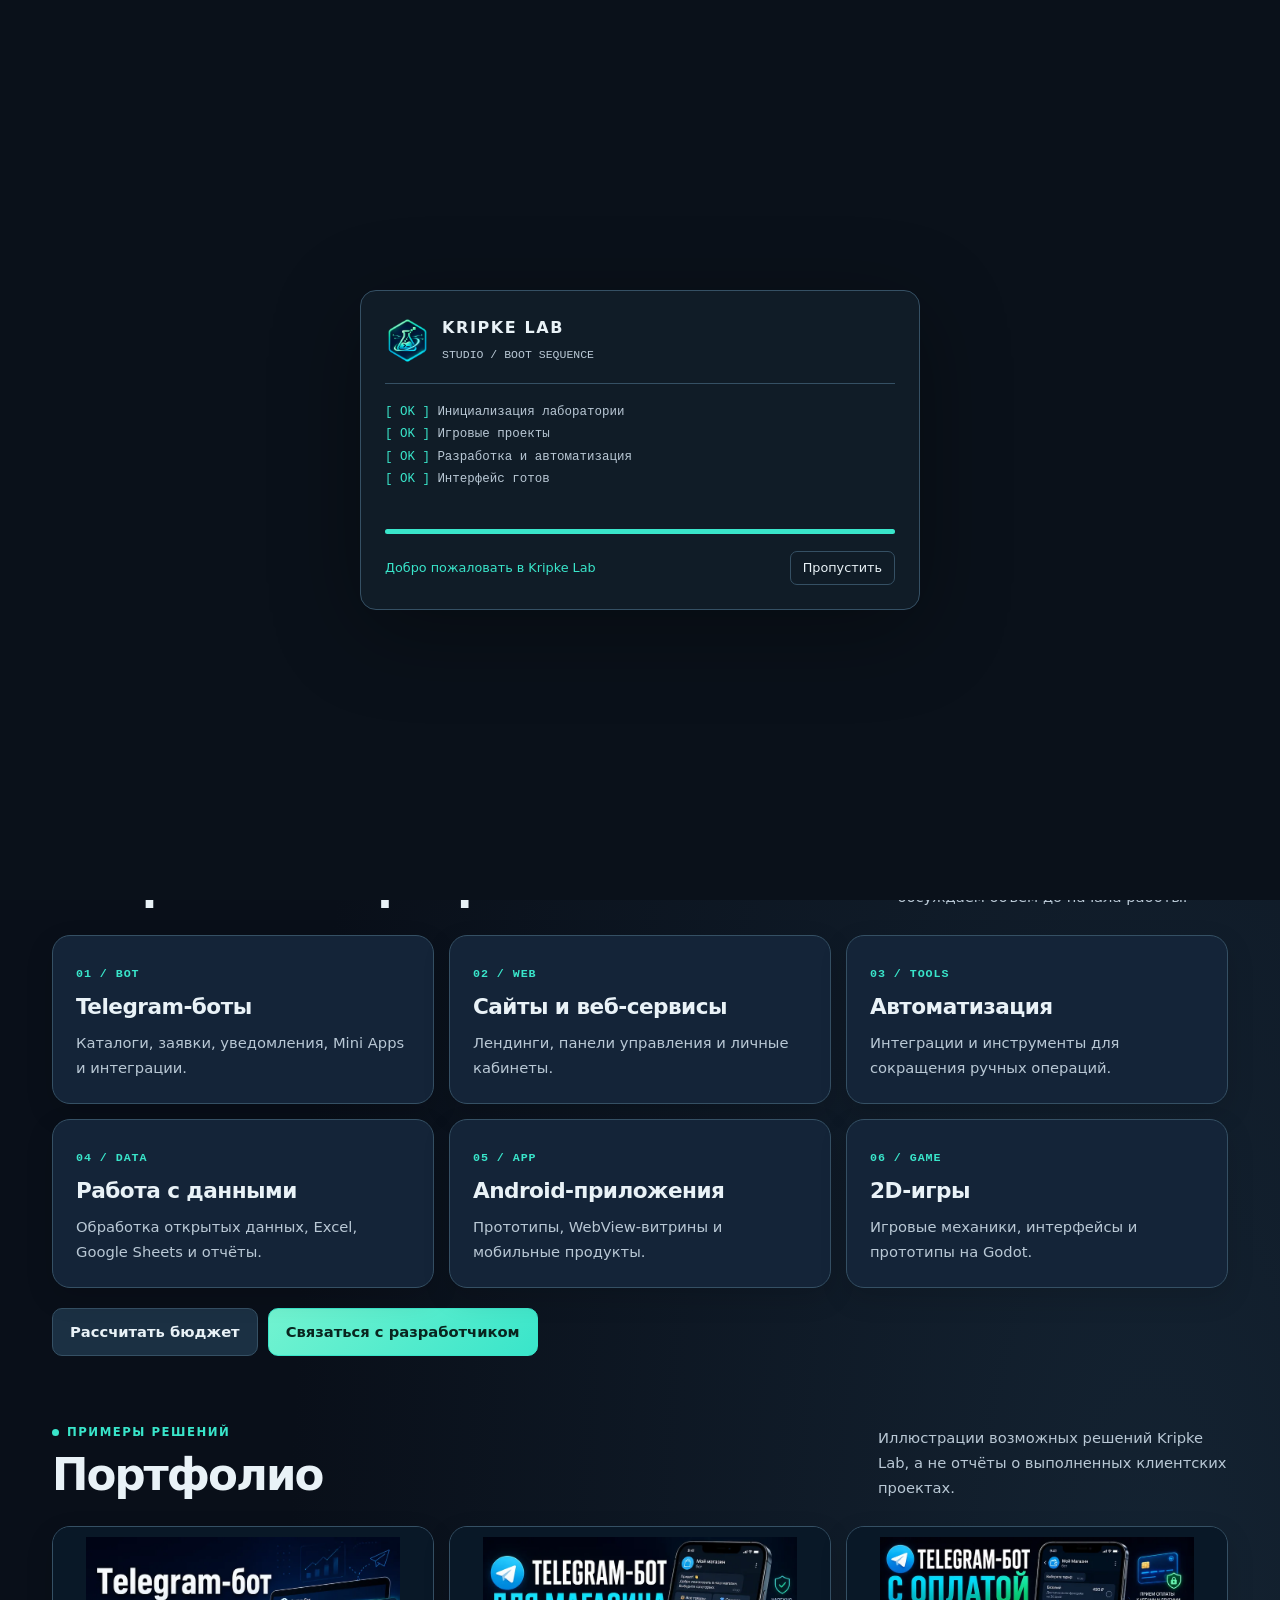
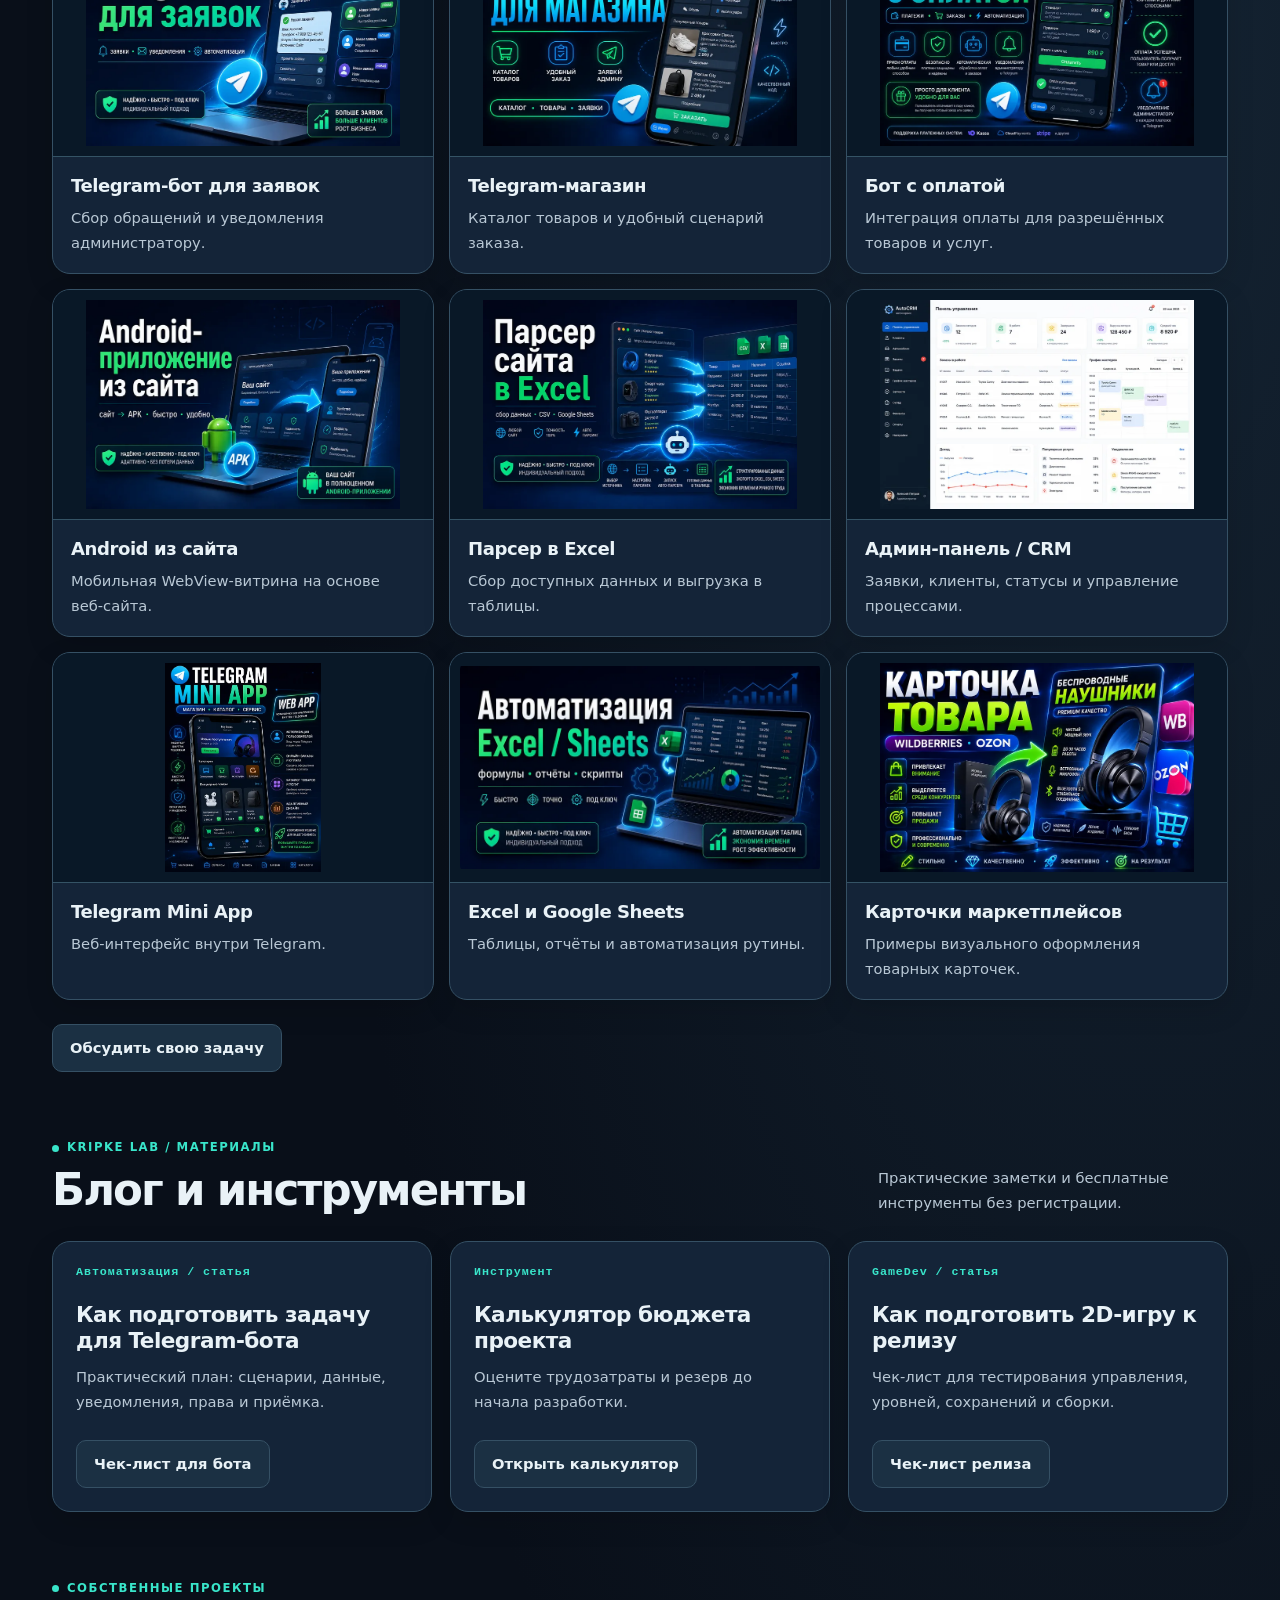
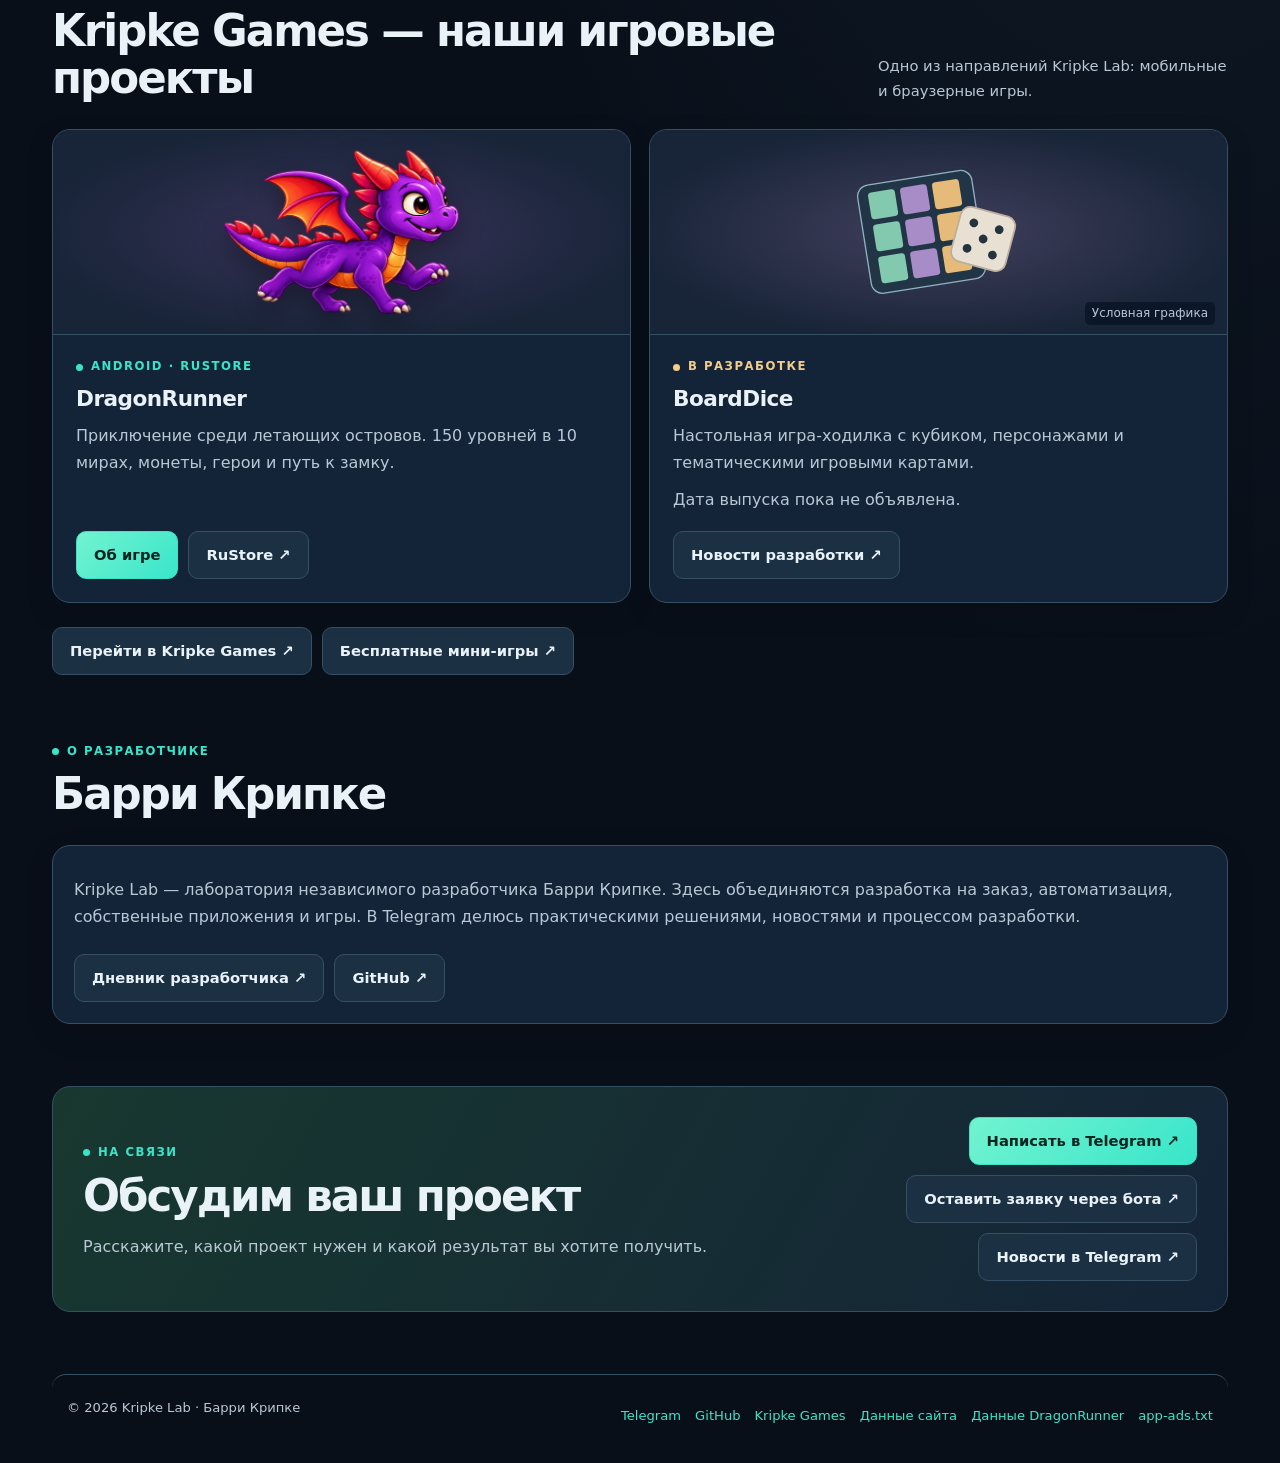
==== commit 643d5227: "Add files via upload" ====
--- a/index.html
+++ b/index.html
@@ -1,184 +1,3 @@
 <!DOCTYPE html>
-<html lang="ru">
-<head>
-  <meta charset="UTF-8" />
-  <meta name="viewport" content="width=device-width, initial-scale=1.0" />
-  <title>Kripke Lab | Лаборатория автоматизации</title>
-  <link rel="stylesheet" href="style.css" />
-</head>
-<body>
 
-<div class="boot" id="boot">
-  <div class="terminal">
-    <p>> Initializing KRIPKE LAB OS...</p>
-    <p>> Loading Telegram Engine...</p>
-    <p>> Loading Web Automation...</p>
-    <p>> Loading Android Module...</p>
-    <p class="ready">> READY</p>
-  </div>
-</div>
-
-<div class="bg-grid"></div>
-
-<header class="hero">
-  <nav class="nav">
-    <a class="brand" href="#">
-      <span class="brand-mark">KL</span>
-      <span><b>KRIPKE LAB</b><small>automation studio</small></span>
-    </a>
-    <div class="nav-links">
-      <a href="#services">Модули</a>
-      <a href="#portfolio">Портфолио</a>
-      <a href="#contacts">Контакты</a>
-    </div>
-  </nav>
-
-  <div class="hero-product">
-    <div class="hero-copy">
-      <div class="eyebrow">Telegram • Web • Android • Data • AI</div>
-      <h1>Лаборатория автоматизации для бизнеса</h1>
-      <p>
-        Собираем сайты, Telegram-ботов, Android WebView-приложения,
-        парсеры, таблицы, CRM-панели и цифровые витрины под задачу.
-      </p>
-      <div class="buttons">
-        <a class="btn" href="https://t.me/kripke_lab_bot">Запустить проект</a>
-        <a class="btn ghost" href="#portfolio">Смотреть работы</a>
-      </div>
-    </div>
-
-    <div class="product-panel">
-      <div class="panel-top">
-        <span class="dot green"></span>
-        <span class="dot yellow"></span>
-        <span class="dot blue"></span>
-        <b>Kripke Lab Flow</b>
-      </div>
-
-      <div class="flow">
-        <div class="flow-card active">
-          <span>01</span>
-          <b>Telegram Bot</b>
-          <p>Клиент оставляет заявку</p>
-        </div>
-
-        <div class="flow-line"></div>
-
-        <div class="flow-card">
-          <span>02</span>
-          <b>CRM / Admin</b>
-          <p>Заявка приходит админу</p>
-        </div>
-
-        <div class="flow-line"></div>
-
-        <div class="flow-card">
-          <span>03</span>
-          <b>Parser / Sheets</b>
-          <p>Данные уходят в таблицы</p>
-        </div>
-
-        <div class="flow-line"></div>
-
-        <div class="flow-card">
-          <span>04</span>
-          <b>Web / Android</b>
-          <p>Витрина работает 24/7</p>
-        </div>
-      </div>
-
-      <div class="panel-status">
-        <span class="pulse"></span>
-        SYSTEM ONLINE
-      </div>
-    </div>
-  </div>
-</header>
-
-<section class="metrics">
-  <div><b>Telegram</b><span>боты, магазины, заявки</span></div>
-  <div><b>Web</b><span>сайты, формы, панели</span></div>
-  <div><b>Android</b><span>приложения из сайта</span></div>
-  <div><b>Data</b><span>парсеры, Excel, Sheets</span></div>
-</section>
-
-<section id="services" class="section">
-  <h2>Модули Kripke Lab</h2>
-  <p class="section-text">Можно заказать один модуль или собрать систему: сайт → бот → заявки → таблицы → приложение.</p>
-
-  <div class="modules">
-    <article><span>01</span><h3>Telegram Engine</h3><p>Боты заявок, каталоги, магазины, оплаты, рассылки, уведомления.</p><b>от 3 000 ₽</b></article>
-    <article><span>02</span><h3>Web Interface</h3><p>Лендинги, сайты-визитки, формы, портфолио, доработка сайтов.</p><b>от 4 000 ₽</b></article>
-    <article><span>03</span><h3>Android Shell</h3><p>APK из сайта, WebView-приложения, мобильная витрина бизнеса.</p><b>от 5 000 ₽</b></article>
-    <article><span>04</span><h3>Parser Core</h3><p>Сбор цен, товаров, контактов, объявлений и данных в Excel / CSV.</p><b>от 4 000 ₽</b></article>
-    <article><span>05</span><h3>Sheets Automation</h3><p>Excel, Google Sheets, отчёты, формулы, автоматизация рутины.</p><b>от 2 000 ₽</b></article>
-    <article><span>06</span><h3>Marketplace Pack</h3><p>Карточки WB / Ozon, инфографика, описания, таблицы товаров.</p><b>от 1 500 ₽</b></article>
-  </div>
-</section>
-
-<section id="portfolio" class="section">
-  <h2>Портфолио</h2>
-  <p class="section-text">Примеры направлений, которые показывают, какие задачи закрывает Kripke Lab.</p>
-
-  <div class="portfolio">
-    <article><img src="images/telegram-zayavki.png"><div><h3>Telegram-бот заявок</h3><p>Сбор заявок и уведомления админу.</p></div></article>
-    <article><img src="images/telegram-shop.png"><div><h3>Telegram-магазин</h3><p>Каталог, товары, кнопки заказа.</p></div></article>
-    <article><img src="images/telegram-payment.png"><div><h3>Бот с оплатой</h3><p>Сценарии покупки и проверка оплаты.</p></div></article>
-    <article><img src="images/android-site.png"><div><h3>Android из сайта</h3><p>WebView-приложение и APK.</p></div></article>
-    <article><img src="images/parser-excel.png"><div><h3>Парсер в Excel</h3><p>Сбор данных в таблицы.</p></div></article>
-    <article><img src="images/admin-panel.png"><div><h3>Админ-панель / CRM</h3><p>Заявки, клиенты, статусы.</p></div></article>
-  </div>
-</section>
-
-<section class="section">
-  <h2>Как проходит запуск</h2>
-  <div class="timeline">
-    <div><b>01</b><span>Разбираем задачу</span></div>
-    <div><b>02</b><span>Выбираем простой MVP</span></div>
-    <div><b>03</b><span>Собираем рабочую версию</span></div>
-    <div><b>04</b><span>Проверяем и дорабатываем</span></div>
-    <div><b>05</b><span>Запускаем и передаём проект</span></div>
-  </div>
-</section>
-
-<section id="apk" class="apk">
-  <div>
-    <small>Android demo</small>
-    <h2>APK-приложение Kripke Lab</h2>
-    <p>Скоро здесь будет доступна демонстрация приложения сайта.</p>
-  </div>
-  <a class="btn" href="downloads/kripke-lab.apk" download>Скачать APK</a>
-</section>
-
-<section id="contacts" class="section contacts">
-  <h2>Связь с Kripke Lab</h2>
-  <p>Выберите удобную площадку или оставьте заявку через Telegram-бота.</p>
-
-  <div class="contacts-grid">
-    <a href="https://t.me/kripke_lab_bot">🤖 Telegram-бот</a>
-    <a href="https://t.me/kripkelab">📢 Telegram-канал</a>
-    <a href="https://t.me/kripke_barry">👤 Админ Telegram</a>
-    <a href="https://vk.com/kripkelab">VK профиль</a>
-    <a href="https://vk.com/kripkelab_official">VK сообщество</a>
-    <a class="disabled" href="#">YouTube скоро</a>
-    <a class="disabled" href="#">TikTok скоро</a>
-  </div>
-</section>
-
-<footer>© Kripke Lab | Лаборатория автоматизации</footer>
-
-<div class="chat-widget">
-  <div class="chat-window">
-    <button class="chat-close">×</button>
-    <b>🤖 Kripke Lab Bot</b>
-    <p>Здравствуйте! Чем помочь?</p>
-    <a href="https://t.me/kripke_lab_bot">Оставить заявку</a>
-    <a href="#services">Посмотреть услуги</a>
-    <a href="https://t.me/kripke_barry">Написать админу</a>
-  </div>
-  <button class="chat-button">🤖</button>
-</div>
-
-<script src="script.js"></script>
-</body>
-</html>
+<html lang="ru"><head><meta charset="utf-8"/><meta content="width=device-width,initial-scale=1" name="viewport"/><meta content="#090f19" name="theme-color"/><title>Kripke Lab — автоматизация, боты, сайты и игры</title><meta content="Барри Крипке: разработка Telegram-ботов, сайтов, приложений, автоматизация процессов и собственные игры." name="description"/><link href="https://barrikripke.github.io/kripke-lab/" rel="canonical"/><meta content="website" property="og:type"/><meta content="Kripke Lab — автоматизация, боты, сайты и игры" property="og:title"/><meta content="Барри Крипке: разработка Telegram-ботов, сайтов, приложений, автоматизация процессов и собственные игры." property="og:description"/><meta content="https://barrikripke.github.io/kripke-lab/" property="og:url"/><meta content="https://barrikripke.github.io/kripke-lab/social-preview.png" property="og:image"/><link href="kripke-mark.svg" rel="icon" type="image/svg+xml"/><link href="kripke.css?v=54" rel="stylesheet"/></head><body><a class="skip" href="#main">К содержанию</a><div class="wrap"><header class="head"><a class="brand" href="index.html"><img alt="" height="46" src="kripke-emblem.webp" width="46"/><span><b>Kripke Lab</b><small>Барри Крипке · независимый разработчик</small></span></a><nav aria-label="Основная навигация" class="nav"><a href="index.html">Главная</a><a href="index.html#services">Услуги</a><a href="index.html#portfolio">Портфолио</a><a href="index.html#games">Наши игры</a><a href="index.html#resources">Блог и инструменты</a><a href="index.html#contacts">Контакты</a><a class="switch" href="https://barrikripke.github.io/">Игровой сайт ↗</a></nav></header><main id="main"><section class="hero"><div><span class="kicker">Kripke Lab / Независимая лаборатория разработки</span><h1>Создаю цифровые <span>решения.</span></h1><p class="lead">Разрабатываю Telegram-ботов, сайты и приложения, автоматизирую рабочие процессы. Создаю собственные цифровые продукты и игры.</p><div class="actions"><a class="btn primary" href="#contacts">Обсудить проект</a><a class="btn" href="#services">Посмотреть услуги</a></div></div><div class="art studio-art"><span class="id">KL / STUDIO</span><div class="studio-core"><img alt="" height="208" src="kripke-emblem.webp" width="208"/><b>KRIPKE LAB</b><small>CODE / AUTOMATION / GAMES</small></div><span class="tag">Барри Крипке · независимый разработчик</span></div></section><div class="strip lab-strip"><div><b>Разработка</b><small>боты, сайты и приложения</small></div><div><b>Автоматизация</b><small>процессы, данные и интеграции</small></div><div><b>Игры</b><small>собственные продукты</small></div></div><section class="section" id="services"><div class="sectionhead"><div><span class="kicker">Разработка на заказ</span><h2>Направления разработки</h2></div><p>Отдельная задача или разработка продукта — обсуждаем объём до начала работы.</p></div><div class="grid3"><article class="detail"><span class="num">01 / BOT</span><h3>Telegram-боты</h3><p>Каталоги, заявки, уведомления, Mini Apps и интеграции.</p></article><article class="detail"><span class="num">02 / WEB</span><h3>Сайты и веб-сервисы</h3><p>Лендинги, панели управления и личные кабинеты.</p></article><article class="detail"><span class="num">03 / TOOLS</span><h3>Автоматизация</h3><p>Интеграции и инструменты для сокращения ручных операций.</p></article><article class="detail"><span class="num">04 / DATA</span><h3>Работа с данными</h3><p>Обработка открытых данных, Excel, Google Sheets и отчёты.</p></article><article class="detail"><span class="num">05 / APP</span><h3>Android-приложения</h3><p>Прототипы, WebView-витрины и мобильные продукты.</p></article><article class="detail"><span class="num">06 / GAME</span><h3>2D-игры</h3><p>Игровые механики, интерфейсы и прототипы на Godot.</p></article></div><div class="actions service-actions"><a class="btn" href="project-calculator.html">Рассчитать бюджет</a><a class="btn primary" href="#contacts">Связаться с разработчиком</a></div></section><section class="ad-slot" hidden="" id="ad-lab-home"><!-- Рекламное место отключено до одобрения РСЯ. --></section><section class="section" id="portfolio"><div class="sectionhead"><div><span class="kicker">Примеры решений</span><h2>Портфолио</h2></div><p>Иллюстрации возможных решений Kripke Lab, а не отчёты о выполненных клиентских проектах.</p></div><div class="grid3 portfolio-grid"><article class="card portfolio-card"><div class="portfolio-visual"><img alt="Telegram-бот для заявок — иллюстрация направления" height="533" src="portfolio-telegram-zayavki.webp" width="800"/></div><div class="cardbody"><h3>Telegram-бот для заявок</h3><p>Сбор обращений и уведомления администратору.</p></div></article><article class="card portfolio-card"><div class="portfolio-visual"><img alt="Telegram-магазин — иллюстрация направления" height="533" src="portfolio-telegram-shop.webp" width="800"/></div><div class="cardbody"><h3>Telegram-магазин</h3><p>Каталог товаров и удобный сценарий заказа.</p></div></article><article class="card portfolio-card"><div class="portfolio-visual"><img alt="Бот с оплатой — иллюстрация направления" height="533" src="portfolio-telegram-payment.webp" width="800"/></div><div class="cardbody"><h3>Бот с оплатой</h3><p>Интеграция оплаты для разрешённых товаров и услуг.</p></div></article><article class="card portfolio-card"><div class="portfolio-visual"><img alt="Android из сайта — иллюстрация направления" height="533" src="portfolio-android-site.webp" width="800"/></div><div class="cardbody"><h3>Android из сайта</h3><p>Мобильная WebView-витрина на основе веб-сайта.</p></div></article><article class="card portfolio-card"><div class="portfolio-visual"><img alt="Парсер в Excel — иллюстрация направления" height="533" src="portfolio-parser-excel.webp" width="800"/></div><div class="cardbody"><h3>Парсер в Excel</h3><p>Сбор доступных данных и выгрузка в таблицы.</p></div></article><article class="card portfolio-card"><div class="portfolio-visual"><img alt="Админ-панель / CRM — иллюстрация направления" height="533" src="portfolio-admin-panel.webp" width="800"/></div><div class="cardbody"><h3>Админ-панель / CRM</h3><p>Заявки, клиенты, статусы и управление процессами.</p></div></article><article class="card portfolio-card"><div class="portfolio-visual"><img alt="Telegram Mini App — иллюстрация направления" height="650" src="portfolio-telegram-miniapp.webp" width="487"/></div><div class="cardbody"><h3>Telegram Mini App</h3><p>Веб-интерфейс внутри Telegram.</p></div></article><article class="card portfolio-card"><div class="portfolio-visual"><img alt="Excel и Google Sheets — иллюстрация направления" height="450" src="portfolio-excel-sheets.webp" width="800"/></div><div class="cardbody"><h3>Excel и Google Sheets</h3><p>Таблицы, отчёты и автоматизация рутины.</p></div></article><article class="card portfolio-card"><div class="portfolio-visual"><img alt="Карточки маркетплейсов — иллюстрация направления" height="533" src="portfolio-marketplace-card.webp" width="800"/></div><div class="cardbody"><h3>Карточки маркетплейсов</h3><p>Примеры визуального оформления товарных карточек.</p></div></article></div><div class="actions"><a class="btn" href="#contacts">Обсудить свою задачу</a></div></section><section class="section" id="resources"><div class="sectionhead"><div><span class="kicker">Kripke Lab / материалы</span><h2>Блог и инструменты</h2></div><p>Практические заметки и бесплатные инструменты без регистрации.</p></div><div class="cards"><article class="detail resource-card"><span class="num">Автоматизация / статья</span><h3>Как подготовить задачу для Telegram-бота</h3><p>Практический план: сценарии, данные, уведомления, права и приёмка.</p><div class="actions"><a class="btn" href="bot-checklist.html">Чек-лист для бота</a></div></article><article class="detail resource-card"><span class="num">Инструмент</span><h3>Калькулятор бюджета проекта</h3><p>Оцените трудозатраты и резерв до начала разработки.</p><div class="actions"><a class="btn" href="project-calculator.html">Открыть калькулятор</a></div></article><article class="detail resource-card"><span class="num">GameDev / статья</span><h3>Как подготовить 2D-игру к релизу</h3><p>Чек-лист для тестирования управления, уровней, сохранений и сборки.</p><div class="actions"><a class="btn" href="release-checklist.html">Чек-лист релиза</a></div></article></div></section><section class="section" id="games"><div class="sectionhead"><div><span class="kicker">Собственные проекты</span><h2>Kripke Games — наши игровые проекты</h2></div><p>Одно из направлений Kripke Lab: мобильные и браузерные игры.</p></div><div class="cards"><article class="card"><div class="visual"><img alt="Дракончик DragonRunner" height="707" src="dragonrunner-hero.webp" width="1000"/></div><div class="cardbody"><span class="kicker">Android · RuStore</span><h3>DragonRunner</h3><p>Приключение среди летающих островов. 150 уровней в 10 мирах, монеты, герои и путь к замку.</p><div class="actions"><a class="btn primary" href="https://barrikripke.github.io/dragonrunner.html">Об игре</a><a class="btn" href="https://www.rustore.ru/catalog/app/org.dragonrunner.islands">RuStore ↗</a></div></div></article><article class="card"><div class="visual board"><svg aria-hidden="true" viewbox="0 0 200 150" xmlns="http://www.w3.org/2000/svg"><g transform="translate(15 12) rotate(-9 68 65)"><rect fill="#223547" height="125" rx="13" stroke="#8fb2c2" stroke-width="1.5" width="132"></rect><rect fill="#83c9b0" height="31" rx="4" width="31" x="12" y="9"></rect><rect fill="#a88cc8" height="31" rx="4" width="31" x="49" y="9"></rect><rect fill="#e6ba79" height="31" rx="4" width="31" x="86" y="9"></rect><rect fill="#83c9b0" height="31" rx="4" width="31" x="12" y="46"></rect><rect fill="#a88cc8" height="31" rx="4" width="31" x="49" y="46"></rect><rect fill="#e6ba79" height="31" rx="4" width="31" x="86" y="46"></rect><rect fill="#83c9b0" height="31" rx="4" width="31" x="12" y="83"></rect><rect fill="#a88cc8" height="31" rx="4" width="31" x="49" y="83"></rect><rect fill="#e6ba79" height="31" rx="4" width="31" x="86" y="83"></rect></g><g transform="translate(119 51) rotate(15 32 32)"><rect fill="#e9e0d4" height="64" rx="11" stroke="#bbae9f" stroke-width="2" width="64"></rect><circle cx="17" cy="17" fill="#253341" r="5"></circle><circle cx="47" cy="17" fill="#253341" r="5"></circle><circle cx="32" cy="32" fill="#253341" r="5"></circle><circle cx="17" cy="47" fill="#253341" r="5"></circle><circle cx="47" cy="47" fill="#253341" r="5"></circle></g></svg><span class="smallnote">Условная графика</span></div><div class="cardbody"><span class="kicker pending">В разработке</span><h3>BoardDice</h3><p>Настольная игра-ходилка с кубиком, персонажами и тематическими игровыми картами.</p><p>Дата выпуска пока не объявлена.</p><div class="actions"><a class="btn" href="https://t.me/kripkelab">Новости разработки ↗</a></div></div></article></div><div class="actions"><a class="btn" href="https://barrikripke.github.io/">Перейти в Kripke Games ↗</a><a class="btn" href="https://barrikripke.github.io/mini-games.html">Бесплатные мини-игры ↗</a></div></section><section class="section" id="about"><div class="sectionhead"><div><span class="kicker">О разработчике</span><h2>Барри Крипке</h2></div></div><div class="note"><p>Kripke Lab — лаборатория независимого разработчика Барри Крипке. Здесь объединяются разработка на заказ, автоматизация, собственные приложения и игры. В Telegram делюсь практическими решениями, новостями и процессом разработки.</p><div class="actions"><a class="btn" href="https://t.me/kripkelab">Дневник разработчика ↗</a><a class="btn" href="https://github.com/BarriKripke">GitHub ↗</a></div></div></section><section class="section" id="contacts"><div class="callout"><div><span class="kicker">На связи</span><h2>Обсудим ваш проект</h2><p>Расскажите, какой проект нужен и какой результат вы хотите получить.</p></div><div class="actions"><a class="btn primary" href="https://t.me/kripke_barry">Написать в Telegram ↗</a><a class="btn" href="https://t.me/kripke_lab_bot">Оставить заявку через бота ↗</a><a class="btn" href="https://t.me/kripkelab">Новости в Telegram ↗</a></div></div></section></main><footer class="foot"><span>© 2026 Kripke Lab · Барри Крипке</span><div class="footlinks"><a href="https://t.me/kripkelab">Telegram</a><a href="https://github.com/BarriKripke">GitHub</a><a href="https://barrikripke.github.io/">Kripke Games</a><a href="website-privacy.html">Данные сайта</a><a href="https://barrikripke.github.io/dragonrunner-privacy.html">Данные DragonRunner</a><a href="https://barrikripke.github.io/app-ads.txt">app-ads.txt</a></div></footer></div><div aria-hidden="true" class="boot" hidden="" id="boot"><div class="bootbox"><div class="boothead"><img alt="" src="kripke-emblem.webp"/><div><b>KRIPKE LAB</b><small>STUDIO / BOOT SEQUENCE</small></div></div><div class="bootlines"><div style="--d:0s"><span>[ OK ]</span> Инициализация лаборатории</div><div style="--d:.3s"><span>[ OK ]</span> Игровые проекты</div><div style="--d:.6s"><span>[ OK ]</span> Разработка и автоматизация</div><div style="--d:.9s"><span>[ OK ]</span> Интерфейс готов</div></div><div class="bootbar"><i></i></div><div class="bootbottom"><span>Добро пожаловать в Kripke Lab</span><button id="bootSkip" type="button">Пропустить</button></div></div></div><script>(()=>{const b=document.getElementById('boot'),skip=document.getElementById('bootSkip');if(!b||!skip)return;let seen=false;try{seen=sessionStorage.getItem('kripkeBoot')==='1'}catch(e){}if(seen||location.hash||matchMedia('(prefers-reduced-motion: reduce)').matches)return;const wrap=document.querySelector('.wrap');let timer;const onKey=e=>{if(e.key==='Escape')finish();};function finish(){clearTimeout(timer);b.hidden=true;b.setAttribute('aria-hidden','true');wrap.inert=false;document.removeEventListener('keydown',onKey);try{sessionStorage.setItem('kripkeBoot','1')}catch(e){}if(document.activeElement===skip)document.querySelector('.brand').focus();}b.hidden=false;b.setAttribute('aria-hidden','false');wrap.inert=true;skip.addEventListener('click',finish);document.addEventListener('keydown',onKey);timer=setTimeout(finish,2200);})();</script></body></html>
--- a/kripke.css
+++ b/kripke.css
@@ -0,0 +1,62 @@
+
+:root{color-scheme:dark;--bg:#081426;--panel:#102236;--panel2:#142a3d;--line:#254658;--fg:#f4f7fa;--muted:#b2c1cd;--mint:#7ef4cc;--violet:#bb9cf6;--gold:#f4cc89;font-family:system-ui,-apple-system,BlinkMacSystemFont,"Segoe UI",sans-serif;font-synthesis:none}*{box-sizing:border-box}html{scroll-behavior:smooth}body{margin:0;background:var(--bg);color:var(--fg);line-height:1.6;position:relative;overflow-x:hidden}a{color:inherit}a:focus-visible,button:focus-visible{outline:3px solid var(--gold);outline-offset:4px}img{display:block;max-width:100%;height:auto}button{font:inherit;cursor:pointer}body::before{content:"";position:fixed;inset:0;z-index:-2;background:linear-gradient(180deg,rgba(8,20,38,.42) 0%,rgba(8,20,38,.76) 44%,rgba(8,20,38,.93) 72%,rgba(8,20,38,.98) 100%),url('kripke-bg-lab.webp') center top/cover no-repeat;pointer-events:none}body::after{content:"";position:fixed;inset:0;z-index:-1;background:radial-gradient(circle at 50% 18%,rgba(126,244,204,.08),transparent 26%),linear-gradient(180deg,rgba(8,20,38,.12),rgba(8,20,38,.12));pointer-events:none}.wrap{position:relative;z-index:1;backdrop-filter:none;max-width:1240px;margin:auto;padding:0 32px}.head{background:rgba(8,20,38,.34);backdrop-filter:blur(6px)}.wrap{max-width:1240px;margin:auto;padding:0 32px}.skip{position:absolute;top:-100px;left:12px;background:var(--mint);color:var(--bg);padding:12px;z-index:20}.skip:focus{top:12px}.head{min-height:88px;border-bottom:1px solid rgba(126,244,204,.10);display:flex;align-items:center;justify-content:space-between;gap:22px;position:sticky;top:0;z-index:12;padding-inline:0}.brand{display:flex;align-items:center;gap:12px;text-decoration:none;flex-shrink:0}.brand img{width:46px;height:46px}.brand b{display:block;font-size:1.06rem;line-height:1.2;letter-spacing:-.025em}.brand small{display:block;font-size:.73rem;color:var(--muted);margin-top:3px}.nav{display:flex;flex-wrap:wrap;align-items:center;gap:24px}.nav a{font-size:.9rem;text-decoration:none;color:var(--muted)}.nav a:hover,.nav a[aria-current=page]{color:var(--mint)}.nav .switch{border:1px solid rgba(126,244,204,.22);border-radius:10px;padding:8px 12px;color:var(--mint);background:rgba(16,34,54,.45);backdrop-filter:blur(5px)}.hero{display:grid;grid-template-columns:1.05fr .95fr;align-items:center;gap:48px;padding:76px 0 52px}.kicker{font:650 .73rem/1.5 system-ui,sans-serif;letter-spacing:.13em;text-transform:uppercase;color:var(--mint);display:inline-flex;gap:8px;align-items:center}.kicker:before{content:"";width:7px;height:7px;background:currentColor;border-radius:50%;flex:none}.kicker.pending{color:var(--gold)}h1,h2,h3,p{margin:0}h1{font-size:clamp(2.6rem,5.6vw,5.2rem);line-height:.99;letter-spacing:-.062em;margin:18px 0 22px;overflow-wrap:break-word}h1 span{color:var(--mint)}h2{font-size:clamp(1.85rem,3.4vw,2.8rem);line-height:1.1;letter-spacing:-.045em}h3{font-size:1.35rem;line-height:1.2;letter-spacing:-.025em}p{color:var(--muted);line-height:1.7}.lead{font-size:1.1rem;max-width:600px}.actions{display:flex;align-items:center;gap:10px;flex-wrap:wrap;margin-top:24px}.btn{display:inline-flex;min-height:48px;padding:11px 17px;align-items:center;justify-content:center;border-radius:9px;border:1px solid var(--line);background:rgba(16,34,54,.78);font-size:.92rem;font-weight:750;text-decoration:none;color:var(--fg)}.btn.primary{background:linear-gradient(135deg,#8af6d3,#5be4d6 56%,#45d0eb);border-color:rgba(126,244,204,.85);color:#102820;box-shadow:0 14px 36px rgba(65,208,190,.22)}.btn:hover{border-color:var(--mint);transform:translateY(-1px)}.btn.primary:hover{background:#c5ffe5}.art{min-width:0;position:relative;isolation:isolate;border:1px solid var(--line);border-radius:22px;display:grid;place-items:center;min-height:350px;aspect-ratio:1.28;overflow:hidden;background:radial-gradient(ellipse at 50% 46%,#493661 0,#222a42 46%,#111e2c 78%);padding:34px 24px 42px}.art:before,.art:after{position:absolute;content:"";width:81%;aspect-ratio:1.7;border:1px solid #c6adff28;border-radius:50%;transform:rotate(-24deg);z-index:-1}.art:after{transform:rotate(24deg);width:91%}.art img{width:100%;max-width:480px;max-height:315px;object-fit:contain;filter:drop-shadow(0 16px 18px #0005)}.art .tag{position:absolute;bottom:13px;left:18px;color:#d0c3e6;font-size:.7rem;letter-spacing:.06em}.art .id{position:absolute;right:17px;top:13px;color:var(--violet);font:.75rem ui-monospace,monospace}.studio-art{background:linear-gradient(180deg,rgba(8,20,38,.18),rgba(8,20,38,.32)), radial-gradient(ellipse at 50% 46%,rgba(37,76,67,.72) 0,rgba(24,46,52,.82) 46%,rgba(17,30,44,.92) 78%);padding:25px}.studio-art:before,.studio-art:after{border-color:#a8f1d02b}.studio-art img{width:38%;max-width:160px;filter:drop-shadow(0 18px 24px #0004)}.studio-art .tag,.studio-art .id{color:var(--mint)}.studio-core{text-align:center;display:grid;justify-items:center;gap:12px}.studio-core b{font-size:clamp(1.2rem,3.5vw,2.25rem);letter-spacing:.12em}.studio-core small{font:.7rem ui-monospace,monospace;color:var(--mint);letter-spacing:.08em}.strip{display:grid;grid-template-columns:repeat(3,1fr);border-block:1px solid var(--line);margin-bottom:62px}.strip>div{padding:16px 22px;border-right:1px solid var(--line)}.strip>div:first-child{padding-left:0}.strip>div:last-child{border:0}.strip b{font-size:1.35rem;display:block;line-height:1.2}.strip small{font-size:.8rem;color:var(--muted)}.section{padding-bottom:62px;scroll-margin-top:25px}.sectionhead{display:flex;justify-content:space-between;align-items:end;gap:22px;margin-bottom:22px}.sectionhead h2{margin-top:8px}.sectionhead p{max-width:350px;font-size:.92rem}.cards{display:grid;grid-template-columns:1fr 1fr;gap:18px}.card{display:flex;flex-direction:column;overflow:hidden;min-width:0;border:1px solid rgba(126,244,204,.10);border-radius:18px;background:rgba(16,34,54,.78);backdrop-filter:blur(5px);box-shadow:0 18px 44px rgba(0,0,0,.16)}.visual{height:205px;display:grid;place-items:center;overflow:hidden;position:relative;border-bottom:1px solid var(--line);background:radial-gradient(ellipse at center,#41345a,#172438 72%);padding:16px}.visual img{width:100%;height:100%;max-width:310px;object-fit:contain;filter:drop-shadow(0 10px 12px #0005)}.cardbody{padding:23px;display:flex;flex-direction:column;align-items:flex-start;gap:10px;flex:1}.cardbody .actions{margin-top:auto;padding-top:8px}.board{background:radial-gradient(ellipse at center,#3c3d54,#172438 72%)}.board svg{width:175px;height:142px}.smallnote{color:var(--muted);font-size:.75rem;position:absolute;bottom:9px;right:12px}.grid3{display:grid;grid-template-columns:repeat(3,1fr);gap:15px}.detail{border:1px solid var(--line);border-radius:14px;background:rgba(16,34,54,.78);padding:23px;min-width:0}.detail .num{display:inline-block;margin-bottom:13px;color:var(--mint);font:650 .73rem ui-monospace,monospace;letter-spacing:.08em}.detail p{font-size:.92rem;margin-top:10px}.callout{display:grid;grid-template-columns:1fr auto;gap:24px;align-items:center;background:linear-gradient(120deg,rgba(25,56,48,.84),rgba(21,37,49,.88) 75%);border:1px solid #345147;border-radius:18px;padding:30px}.callout h2{margin:9px 0 12px}.callout .actions{margin:0}.foot{display:flex;justify-content:space-between;align-items:flex-start;flex-wrap:wrap;gap:15px;border-top:1px solid var(--line);padding:23px 0 35px;font-size:.82rem;color:var(--muted)}.footlinks{display:flex;flex-wrap:wrap;gap:14px}.foot a,.textlink{color:var(--mint);text-decoration:none}.foot a:hover,.textlink:hover{text-decoration:underline}.back{display:inline-block;padding-top:22px;color:var(--muted);text-decoration:none}.gamehero{padding-top:30px}.gamehero h1{font-size:clamp(2.65rem,6vw,4.9rem)}.note{padding:21px;border:1px solid rgba(126,244,204,.10);border-radius:16px;background:rgba(16,34,54,.78);backdrop-filter:blur(5px);box-shadow:0 14px 36px rgba(0,0,0,.12)}.note p{margin-top:9px}.boot{position:fixed;inset:0;background:#0a111a;z-index:100;display:grid;place-items:center;padding:22px}.boot[hidden]{display:none}.bootbox{width:min(560px,100%);border:1px solid var(--line);border-radius:16px;background:rgba(16,29,40,.94);padding:24px;box-shadow:0 20px 90px #0005}.boothead{display:flex;align-items:center;gap:12px;border-bottom:1px solid var(--line);padding-bottom:17px;margin-bottom:17px}.boothead img{width:45px}.boothead b{display:block;letter-spacing:.1em}.boothead small{color:var(--muted);font: .72rem ui-monospace,monospace}.bootlines{font: .78rem/1.8 ui-monospace,monospace;min-height:116px;color:var(--muted)}.bootlines div{opacity:0;animation:appear .22s forwards;animation-delay:var(--d)}.bootlines span{color:var(--mint)}.bootbar{height:5px;background:#263841;border-radius:4px;overflow:hidden;margin:12px 0 17px}.bootbar i{display:block;height:100%;width:100%;background:var(--mint);transform-origin:left;animation:load 1.8s linear both}.bootbottom{display:flex;justify-content:space-between;gap:12px;align-items:center;color:var(--mint);font-size:.8rem}.bootbottom button{background:transparent;border:1px solid var(--line);color:var(--fg);border-radius:7px;padding:6px 12px}.bootbottom button:hover{border-color:var(--mint)}@keyframes appear{to{opacity:1}}@keyframes load{from{transform:scaleX(0)}to{transform:scaleX(1)}}@media(max-width:850px){.wrap{padding:0 24px}.hero{grid-template-columns:1fr;gap:27px;padding:43px 0 32px}.art{min-height:0;max-height:370px;aspect-ratio:1.6}.art img{max-height:280px}.nav{gap:15px}.grid3{grid-template-columns:repeat(2,1fr)}.strip{margin-bottom:46px}.section{padding-bottom:46px}.callout{grid-template-columns:1fr}.sectionhead{flex-direction:column;align-items:start;gap:8px}.gamehero{padding-top:22px}}@media(max-width:550px){.wrap{padding:0 17px}.head{align-items:flex-start;flex-direction:column;padding:15px 0;gap:13px}.nav{gap:9px 15px}.nav a{font-size:.83rem}.nav .switch{padding:4px 8px}.hero{padding-top:31px}.hero h1{margin:12px 0 17px}.lead{font-size:1rem}.art{aspect-ratio:1.26;padding:26px 16px 35px}.art img{max-height:230px}.studio-art{padding:20px}.studio-art img{max-width:110px}.strip>div{padding:12px 7px}.strip b{font-size:1.05rem}.strip small{font-size:.71rem}.cards,.grid3{grid-template-columns:1fr}.cardbody,.detail,.note{padding:19px}.callout{padding:21px}.visual{height:180px}.btn{padding:10px 13px;font-size:.87rem}.actions{gap:8px}.foot{font-size:.78rem}}@media(prefers-reduced-motion:reduce){html{scroll-behavior:auto}.bootlines div{animation:none;opacity:1}.bootbar i{animation:none}}
+
+.visual{grid-template-rows:minmax(0,1fr)}.visual img{height:100%;width:100%;min-height:0;max-height:100%;object-fit:contain}
+
+.hero>div,.strip>div,.callout>div{min-width:0}.strip{grid-template-columns:repeat(3,minmax(0,1fr))}.strip b{overflow-wrap:anywhere}@media(max-width:550px){.hero{grid-template-columns:minmax(0,1fr)}.hero h1{font-size:clamp(2.12rem,8.4vw,2.9rem)}.brand small{font-size:.68rem}.studio-core{min-width:0}.studio-art .tag{font-size:.62rem}.callout{grid-template-columns:minmax(0,1fr)}}
+
+.studio-art img{width:128px;max-width:100%}@media(max-width:550px){.studio-art img{width:100px}.lab-strip{grid-template-columns:1fr}.lab-strip>div{display:flex;align-items:center;justify-content:space-between;gap:12px;padding:10px 0;border-right:0;border-bottom:1px solid var(--line)}.lab-strip>div:last-child{border:0}.lab-strip b{overflow-wrap:normal}.lab-strip small{text-align:right}}
+
+/* Emblem system */
+.brand img,.boothead img {object-fit:contain;} .studio-core img{width:clamp(126px,19vw,208px);height:auto;filter:drop-shadow(0 12px 24px #02bed32a)}
+
+
+.hero{padding:78px 0 52px}
+.hero>div:first-child{background:linear-gradient(180deg,rgba(8,20,38,.58),rgba(8,20,38,.22));border:1px solid rgba(126,244,204,.12);border-radius:22px;padding:30px;backdrop-filter:blur(4px);box-shadow:0 18px 60px rgba(0,0,0,.18)}
+.section,.strip,.foot{position:relative}
+.section::before,.strip::before,.foot::before{content:"";position:absolute;inset:0;z-index:-1;border-radius:18px}
+.section .cards .card,.section .detail,.note{backdrop-filter:blur(4px)}
+@media(max-width:850px){.hero>div:first-child{padding:24px}}
+@media(max-width:550px){body::before{background:linear-gradient(180deg,rgba(8,20,38,.38) 0%,rgba(8,20,38,.74) 43%,rgba(8,20,38,.94) 70%,rgba(8,20,38,.99) 100%),url('kripke-bg-lab.webp') 63% top/cover no-repeat}.hero>div:first-child{padding:20px;border-radius:18px}}
+
+
+/* Lab polished adjustments */
+.card,.detail,.note,.callout{backdrop-filter:blur(5px)}
+.btn:hover,.nav .switch:hover{box-shadow:0 12px 32px rgba(65,208,190,.12)}
+
+/* V4: coherent surfaces and accessible content */
+body{isolation:isolate;overflow-x:visible} .head{background:rgba(8,20,38,.86);border-radius:0 0 15px 15px;padding-inline:14px;z-index:12} .nav a{color:#d4e3ec}.nav a:hover{color:var(--mint)} .section{scroll-margin-top:108px}.hero>div:first-child{background:linear-gradient(135deg,rgba(8,20,38,.84),rgba(8,20,38,.70));border-color:#345365;box-shadow:0 16px 42px #0003}.btn{border-radius:12px;background:#172e42;border-color:#355568;min-height:46px}.btn.primary{background:linear-gradient(135deg,#8af6d3,#62deea);color:#102820}.card,.detail,.note{background:#12263a;border:1px solid #345365;border-radius:18px}.callout{border-radius:18px;background:linear-gradient(120deg,#15362f,#14283a)}.sectionhead p,.foot,.back{color:#c7d6e0}.sectionhead h2,.sectionhead p,.foot,.back{text-shadow:0 2px 8px #000}.ad-slot[hidden]{display:none!important}.ad-slot{margin:0 0 48px;padding:16px 0;min-width:0;border-block:1px solid #345365}.ad-slot>div{min-width:0}.article{max-width:850px;margin:32px auto 64px;background:#102236;border:1px solid #345365;border-radius:20px;padding:clamp(20px,4vw,44px)}.article h1{font-size:clamp(2rem,5vw,3.6rem);line-height:1.1}.article h2{font-size:1.5rem;margin:28px 0 12px;line-height:1.2}.article p,.article li{margin:0 0 14px;color:#d5e1ea}.article ul,.article ol{padding-left:24px}.article code{overflow-wrap:anywhere;color:var(--mint)}.article .actions{margin-top:22px}.tool-grid{display:grid;grid-template-columns:repeat(2,minmax(0,1fr));gap:16px;margin:24px 0}.tool-grid label{display:grid;gap:6px;font-size:.9rem;color:#deeaf1}.tool-grid input{min-width:0;width:100%;background:#081426;border:1px solid #456475;border-radius:9px;padding:12px;color:#fff;font:inherit}.result{margin:18px 0;padding:16px;background:#0c1b2b;border:1px solid var(--line);border-radius:12px}.result strong{color:var(--mint);display:block;font-size:1.7rem;overflow-wrap:anywhere}.memory-grid{display:grid;grid-template-columns:repeat(4,minmax(0,1fr));gap:10px;max-width:460px;margin:20px auto}.memory-grid button{aspect-ratio:1;min-width:0;border-radius:12px;border:1px solid #467388;background:#19364c;color:#a8f1d0;font-size:clamp(1.3rem,6vw,2rem);font-weight:700}.memory-grid button.revealed{background:#244d58;color:#fff}.memory-grid button.matched{background:#17483b;color:#cbffe8;border-color:#73dcbb}.memory-grid button:disabled{opacity:1;cursor:default}.game-status{min-height:3em;margin-top:12px}.resource-card{display:flex;flex-direction:column;gap:10px}.resource-card .actions{margin-top:auto;padding-top:10px}.resource-card p{margin:0}.content-top{padding-top:38px}.head .brand{min-width:0}.head .nav{min-width:0}.btn{max-width:100%;text-align:center}.hero>div:first-child{min-width:0}.article .btn{cursor:pointer}.article input:focus-visible{outline:3px solid var(--gold);outline-offset:2px}
+@media(max-width:850px){.head{position:relative;flex-wrap:wrap}.section{scroll-margin-top:20px}.hero{padding:38px 0 32px}.gamehero{padding-top:22px}.nav{gap:8px 15px}.head .nav a{padding-block:6px}.head .nav .switch{padding:6px 10px}.article{margin:20px auto 40px}}@media(max-width:550px){.head{padding:14px 8px}.nav a{font-size:.83rem}.hero>div:first-child{padding:18px}.tool-grid{grid-template-columns:1fr}.article{padding:18px}.memory-grid{gap:7px}.strip>div{padding-inline:6px}.ad-slot{margin-bottom:32px}}
+@media(prefers-reduced-motion:reduce){.btn:hover{transform:none}}
+
+/* V5: release layout */
+body::before{z-index:-2} .wrap{isolation:auto} .head{gap:18px;min-height:82px;box-shadow:0 8px 25px #0003} .nav{gap:12px 20px}.nav a{display:inline-flex;align-items:center;min-height:40px}.nav .switch{white-space:nowrap}.brand img{flex:none}.brand span{min-width:0}.brand small{line-height:1.35}.hero{gap:28px}.hero>div:first-child{background:linear-gradient(135deg,#081426e8,#081426af)} .card,.detail,.note,.article{background:#102236f5}.strip{background:#0c1c2bcc}.sectionhead h2,.sectionhead p,.foot,.back{text-shadow:0 2px 6px #000}.sectionhead{background:#081426b0;border-radius:12px;padding:12px 16px}.foot{background:#081426dc;padding:22px 15px 32px;border-radius:14px 14px 0 0}.btn{line-height:1.35;min-height:46px;white-space:normal}.art img,.visual img{object-fit:contain}.visual img{max-height:100%}.tool-grid input{min-height:46px}.smallnote{background:#081426cc;padding:2px 7px;border-radius:5px}.back{min-height:44px}.article a:not(.btn){color:var(--mint);overflow-wrap:anywhere}
+@media(max-width:850px){.head{gap:10px;min-height:0;position:relative}.nav{gap:4px 14px}.nav a{min-height:40px}.hero{gap:24px}.sectionhead{padding:12px}.section{scroll-margin-top:16px}}
+@media(max-width:550px){.head{padding:12px 8px}.brand{max-width:100%}.brand small{white-space:normal}.nav{width:100%;gap:0 12px}.nav .switch{white-space:normal}.hero>div:first-child{padding:18px}.hero .actions .btn{flex:1 1 auto}.strip b{font-size:1rem}.art{min-height:0}.foot{padding-inline:10px}.footlinks{gap:10px 14px}.sectionhead{padding:10px 12px}}
+
+/* V5.1 portfolio and legacy integration */
+.portfolio-visual{aspect-ratio:1.65;display:grid;grid-template-rows:minmax(0,1fr);place-items:center;background:#091827;border-bottom:1px solid #345365;padding:10px;overflow:hidden}.portfolio-visual img{width:100%;height:100%;min-height:0;object-fit:contain;border-radius:6px}.portfolio-card .cardbody{padding:18px;gap:8px}.portfolio-card h3{font-size:1.13rem}.portfolio-card p{font-size:.92rem}.nav{justify-content:flex-end;gap:8px 15px}.head{flex-wrap:wrap}.head .brand{flex-shrink:0}.head .nav{flex:1 1 auto}.callout{grid-template-columns:minmax(0,1fr) minmax(0,auto)}.callout .actions{max-width:440px;justify-content:flex-end}.btn{overflow-wrap:anywhere}@media(max-width:1050px){.head{position:relative}.head .nav{justify-content:flex-start}.section{scroll-margin-top:20px}}@media(max-width:850px){.callout{grid-template-columns:minmax(0,1fr)}.callout .actions{justify-content:flex-start;max-width:none}.head .nav{flex:0 1 auto}}@media(max-width:550px){.portfolio-card .cardbody{padding:16px}.portfolio-visual{aspect-ratio:1.5}.nav{gap:0 12px}.head .nav{width:100%}}
+
+/* V5.2 — shared visual identity, page-top scenery */
+:root{--bg:#090f19;--panel:#142438;--panel2:#1b3043;--line:#355064;--fg:#e9f2f7;--muted:#b9c8d5;--mint:#39e5ca;--violet:#ac91ff}
+body{background:radial-gradient(ellipse at 90% 35%,#142332 0,transparent 53%),var(--bg);isolation:isolate;position:relative}
+body::before{position:absolute;inset:0 0 auto;height:820px;z-index:-2;background:linear-gradient(180deg,#090f1930 0%,#090f1955 44%,var(--bg) 100%),url('kripke-bg-lab.webp') center top/cover no-repeat;pointer-events:none}
+body::after{display:none}
+.head{background:#0c1725ef;border:1px solid var(--line);border-top:0;box-shadow:0 12px 32px #0004;padding-inline:20px;position:relative;backdrop-filter:none}
+.brand img{width:52px;height:52px}.nav a{color:#d4e6ed}.nav .switch{background:var(--panel);border-color:var(--line)}
+.hero{gap:32px;padding:66px 0 42px}.hero>div:first-child{padding:28px;background:linear-gradient(125deg,#0a1424ee,#0a1424a6);border:1px solid var(--line);box-shadow:0 18px 55px #0004;backdrop-filter:none}.hero h1{font-size:clamp(2.5rem,4.3vw,4.5rem);line-height:1.06;letter-spacing:-.045em}.hero h1 span{color:var(--mint)}
+.art{background:radial-gradient(ellipse at 50% 45%,#214c48b5,#141e33e8 72%);border-color:var(--line);box-shadow:0 18px 55px #0004}
+.card,.detail,.note,.article{background:var(--panel);border-color:var(--line);backdrop-filter:none;box-shadow:0 10px 28px #0002}.card .visual{background:radial-gradient(ellipse at center,#3a345b,#182438 75%)}.card .board{background:radial-gradient(ellipse at center,#42405d,#182438 75%)}
+.sectionhead{background:transparent;text-shadow:none;padding:0 0 4px}.sectionhead h2,.sectionhead p,.back,.foot{text-shadow:none}.sectionhead p,.back,.foot{color:var(--muted)}.strip{background:var(--panel);border:1px solid var(--line);border-radius:15px;padding-inline:16px}.strip>div:first-child{padding-left:12px}
+.btn{background:var(--panel2);border-color:var(--line);border-radius:10px;box-shadow:none}.btn.primary{background:linear-gradient(135deg,#72f3d0,#39e5ca);border-color:#39e5ca;color:#09251f;box-shadow:none}.btn.primary:hover{background:#a1ffe8}.btn:active{transform:none}.callout{background:linear-gradient(120deg,#18382f,var(--panel));border-color:var(--line);backdrop-filter:none}.foot{background:transparent;border-color:var(--line)}.kicker.pending{color:#f4cc89}
+.arcade-card{display:grid;grid-template-columns:minmax(0, .9fr) minmax(0,1.1fr);align-items:stretch;overflow:hidden;border:1px solid var(--line);border-radius:20px;background:var(--panel);box-shadow:0 12px 40px #0003}.arcade-card .cardbody{justify-content:center;padding:30px;gap:14px}.arcade-card .cardbody .actions{margin-top:0;padding-top:0}.arcade-art{display:grid;place-items:center;min-height:240px;background:radial-gradient(ellipse at center,#494080,#242747 65%,#161d32);padding:24px}.arcade-art .mini-board{display:grid;grid-template-columns:repeat(4,1fr);gap:8px;width:min(100%,230px);transform:rotate(-6deg)}.mini-board span{aspect-ratio:1;display:grid;place-items:center;border-radius:9px;border:1px solid #8378b0;background:#30385c;color:#c3b5ff;font-size:1.45rem;font-weight:700;box-shadow:0 4px 0 #11182c}.mini-board span.open{background:#204e51;color:#8ef8df;border-color:#65d6c5}.mini-board span.done{background:#1b6554;color:#c1ffea;border-color:#65d6c5}.arcade-nav{color:var(--mint)!important;font-weight:750}.catalog-intro{padding:44px 0 24px;max-width:800px}.catalog-intro h1{font-size:clamp(2.3rem,5vw,4rem);line-height:1.08}.catalog-intro p{font-size:1.1rem}.game-tags{display:flex;gap:8px;flex-wrap:wrap}.game-tags span{font-size:.76rem;border:1px solid var(--line);padding:4px 9px;border-radius:6px;color:var(--muted)}
+@media(max-width:850px){body::before{height:900px;background-position:center top}.head{padding-inline:14px}.hero{padding:32px 0 30px;gap:20px}.hero>div:first-child{padding:22px}.arcade-card{grid-template-columns:1fr 1fr}.sectionhead{padding:0 0 5px}}
+@media(max-width:550px){body::before{height:720px;background:linear-gradient(180deg,#090f1940,#090f1970 40%,var(--bg) 100%),url('kripke-bg-lab.webp') center top/auto 720px no-repeat}.head{padding:12px 10px}.brand img{width:44px;height:44px}.hero h1{font-size:clamp(2rem,8vw,2.8rem)}.hero>div:first-child{padding:17px}.art{max-height:300px}.arcade-card{grid-template-columns:1fr}.arcade-card .cardbody{padding:20px}.arcade-art{min-height:200px;padding:22px}.arcade-art .mini-board{max-width:170px;gap:6px}.mini-board span{font-size:1.1rem}.catalog-intro{padding-top:28px}.strip{padding-inline:4px}.strip>div:first-child{padding-left:6px}}
+
+/* V5.3 — Lab, services-first */
+.hero>div:first-child{background:linear-gradient(125deg,#0a1424ed,#0a1424bd)}.studio-art{background:radial-gradient(ellipse at center,#183c45c9,#0b1728d6 75%)}.lab-strip{margin-bottom:52px}#resources .cards{grid-template-columns:repeat(3,minmax(0,1fr))}.resource-card{display:flex;flex-direction:column;align-items:flex-start}.resource-card .actions{margin-top:auto;padding-top:16px}.studio-core small{font-size:.68rem} @media(max-width:850px){#resources .cards{grid-template-columns:repeat(2,minmax(0,1fr))}}@media(max-width:550px){#resources .cards{grid-template-columns:1fr}.hero h1{overflow-wrap:normal}.lab-strip{margin-bottom:38px}}
+
+/* V5.4 — accessible navigation and consistent controls */
+.head{display:flex;gap:12px 20px;padding:14px 18px;align-items:center;border-radius:0 0 16px 16px}.head .brand{flex:0 1 auto;max-width:100%}.head .nav{flex:1 1 420px;justify-content:flex-end;gap:5px 7px}.head .nav a{display:inline-flex;align-items:center;justify-content:center;min-height:44px;padding:8px 10px;border-radius:8px;line-height:1.3;font-size:.87rem;text-align:center;text-decoration:none}.head .nav a:hover,.head .nav a[aria-current=page]{background:var(--panel2);color:var(--mint)}.head .nav .switch{border:1px solid var(--line);background:var(--panel);color:var(--mint)}.btn{min-height:48px;padding:12px 17px;line-height:1.35;white-space:normal;overflow-wrap:normal;transition:background-color .15s,border-color .15s,color .15s;touch-action:manipulation}.btn:hover{transform:none;background:var(--panel);border-color:var(--mint)}.btn.primary:hover{background:#a1ffe8;color:#09251f}.btn:active{filter:brightness(.9)}.btn:focus-visible,.nav a:focus-visible{outline:3px solid var(--gold);outline-offset:3px}.hero .actions{align-items:stretch}.sectionhead{align-items:flex-end}.service-actions{margin-top:20px}.cardbody .actions{align-items:stretch}.cardbody .actions .btn{flex:0 1 auto}.memory-grid button{touch-action:manipulation;min-height:44px}.memory-grid button:focus-visible{outline-offset:1px}.back{display:inline-flex;align-items:center;min-height:44px;padding:8px 0;line-height:1.4}.footlinks a{display:inline-flex;align-items:center;min-height:36px}
+@media(max-width:1050px){.head .nav{flex-basis:100%;justify-content:flex-start}}@media(max-width:650px){.head{padding:12px;gap:12px;align-items:flex-start}.head .brand{width:100%}.head .nav{width:100%;flex:1 1 100%;display:grid;grid-template-columns:repeat(2,minmax(0,1fr));gap:6px}.head .nav a{background:var(--panel);border:1px solid var(--line);padding:7px 6px;font-size:.85rem;white-space:normal;min-width:0}.head .nav .switch{grid-column:1/-1;min-height:44px}.hero .actions,.callout .actions,.service-actions{display:flex;flex-direction:column;align-items:stretch}.hero .actions .btn,.callout .actions .btn,.service-actions .btn{width:100%;flex:0 1 auto}.cardbody .actions{width:100%}.cardbody .actions .btn{flex:1 1 auto}.sectionhead{align-items:flex-start}.catalog-intro h1{font-size:clamp(2rem,8vw,3rem)}.memory-grid{gap:6px}.art .tag{max-width:90%;font-size:.62rem}}
+@media(prefers-reduced-motion:reduce){.btn{transition:none}}
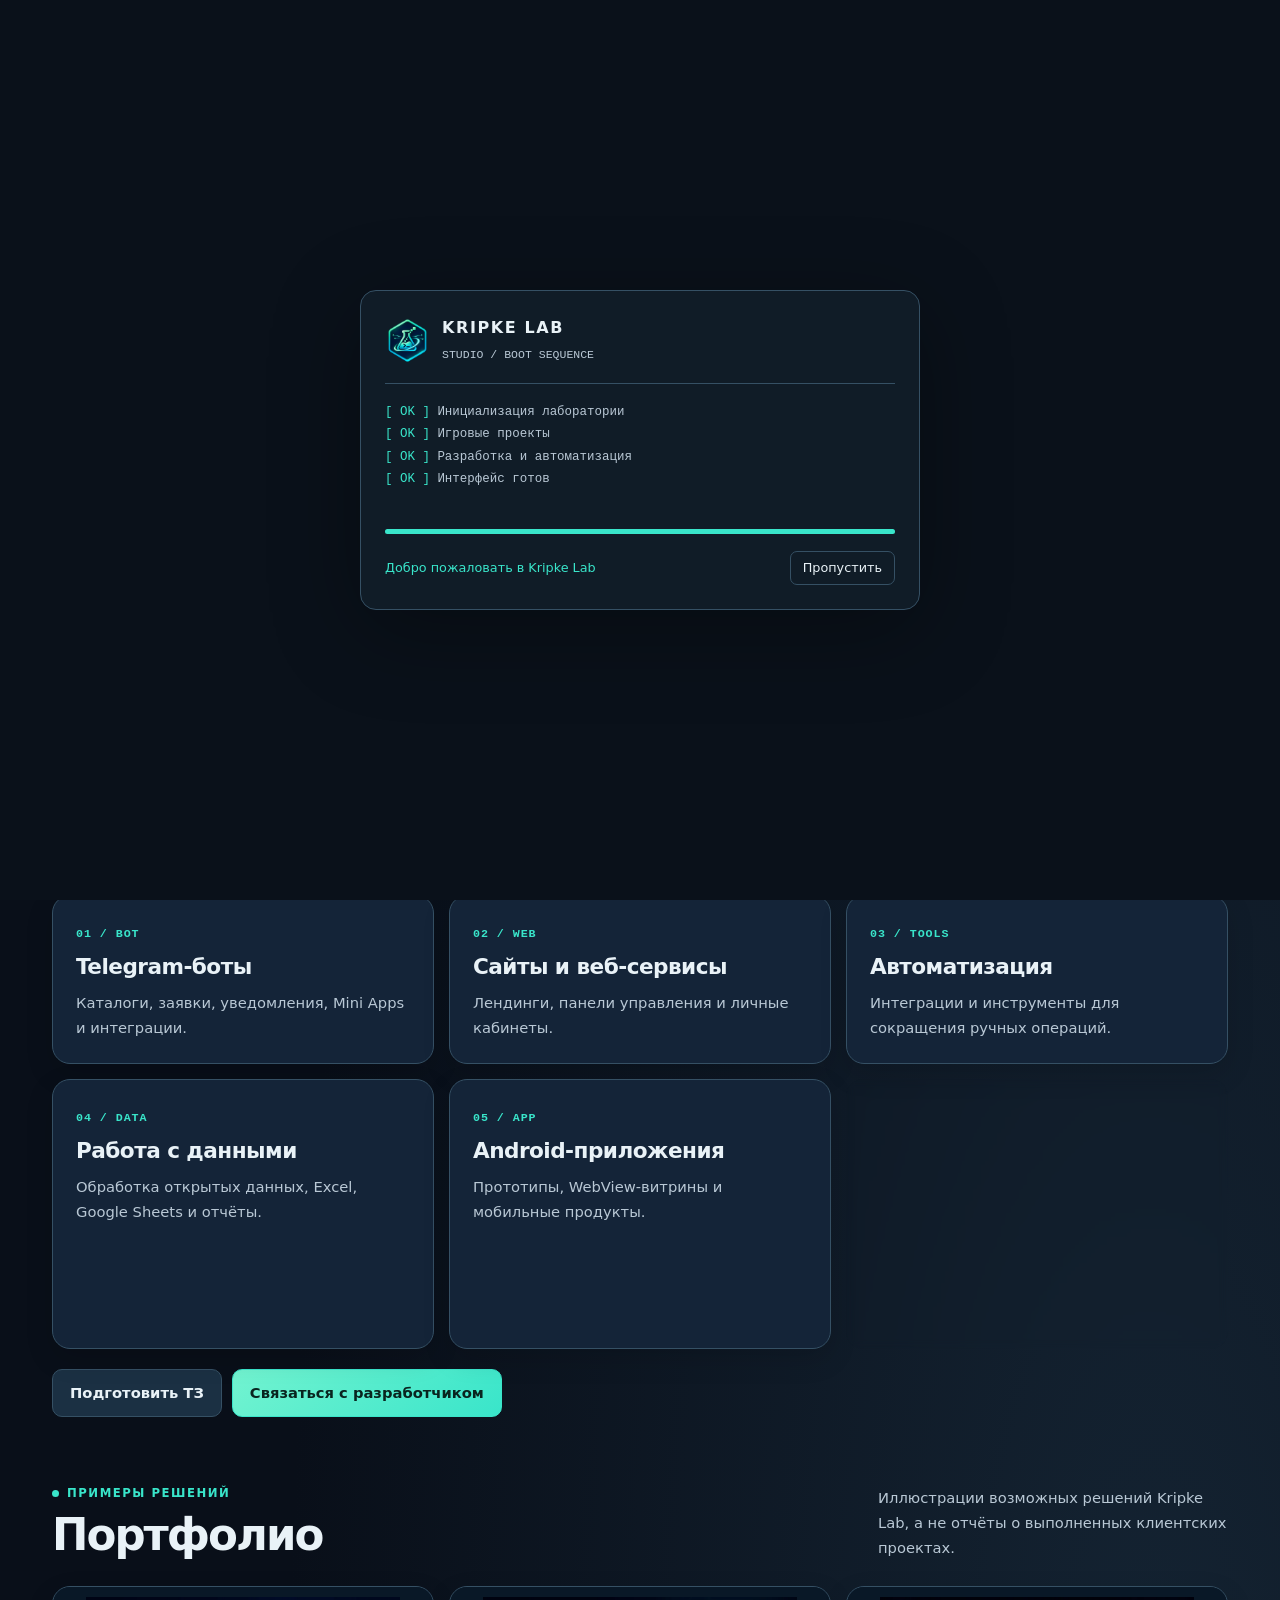
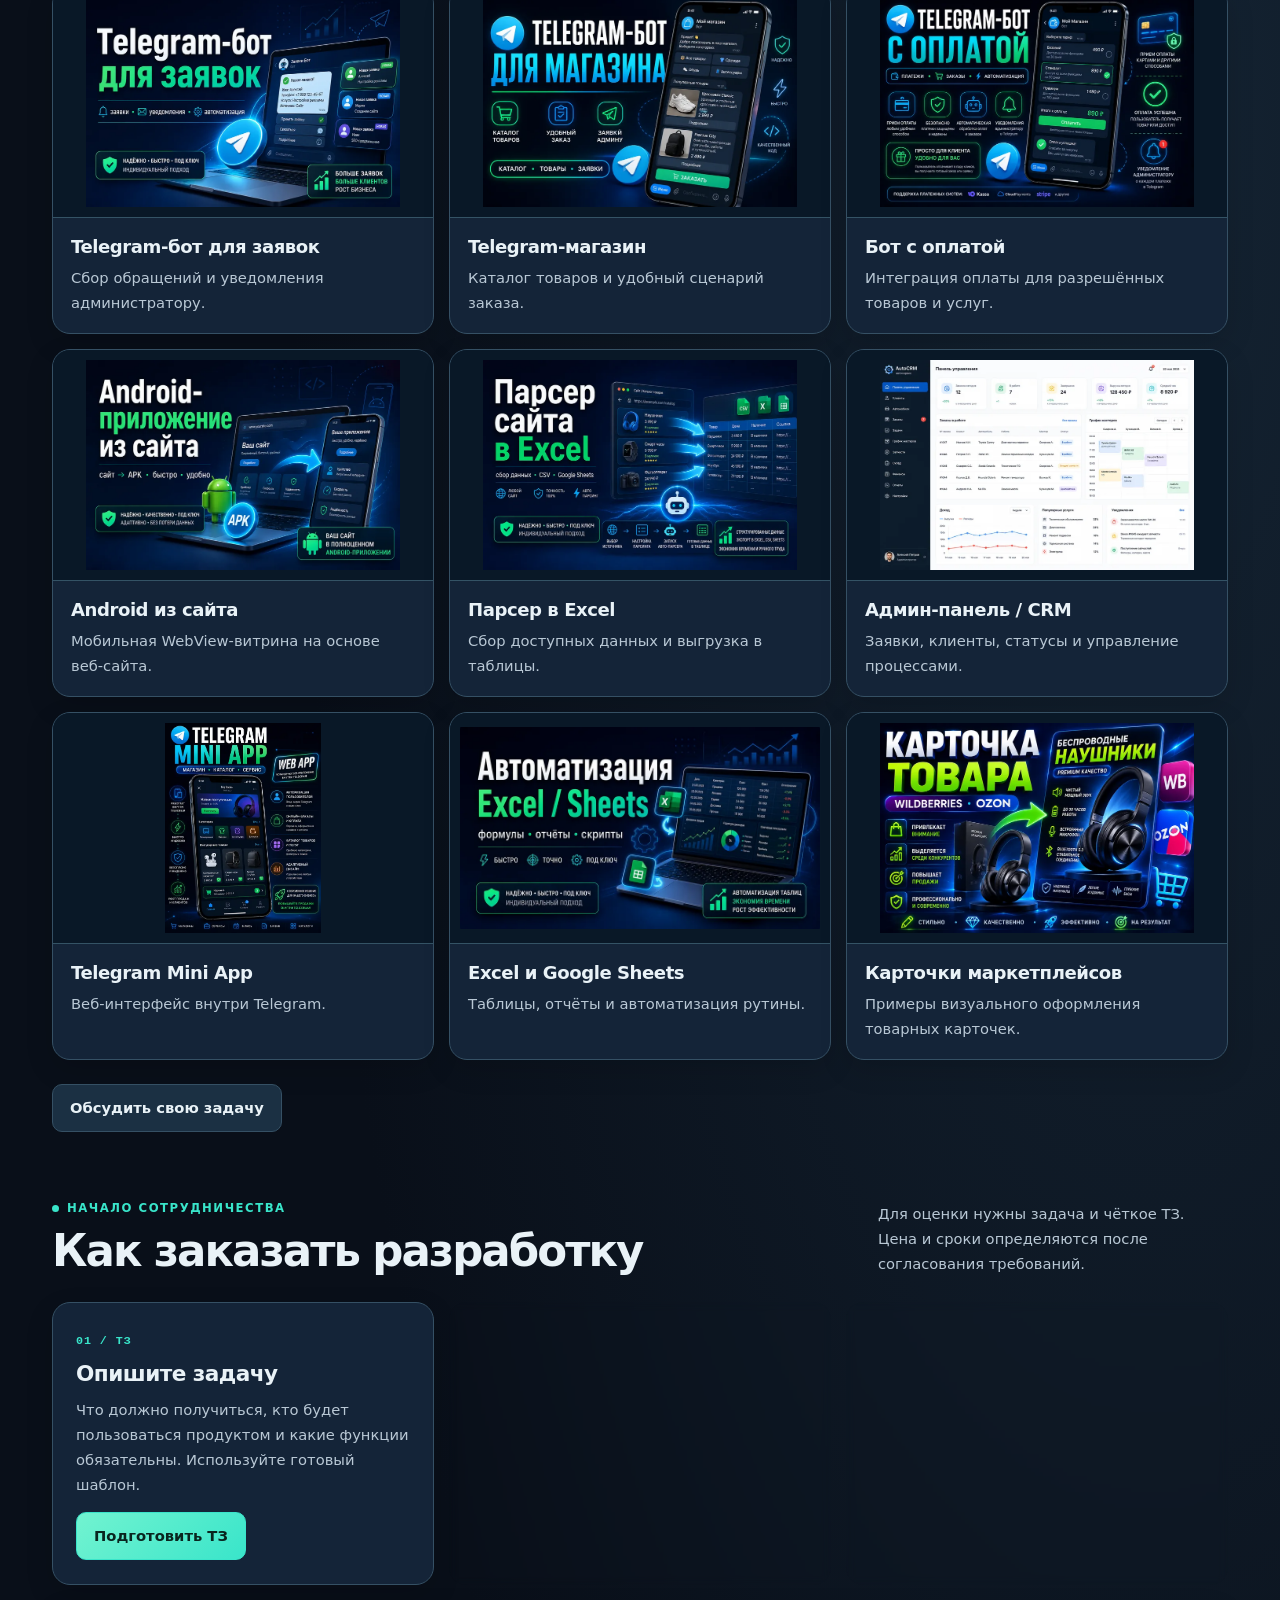
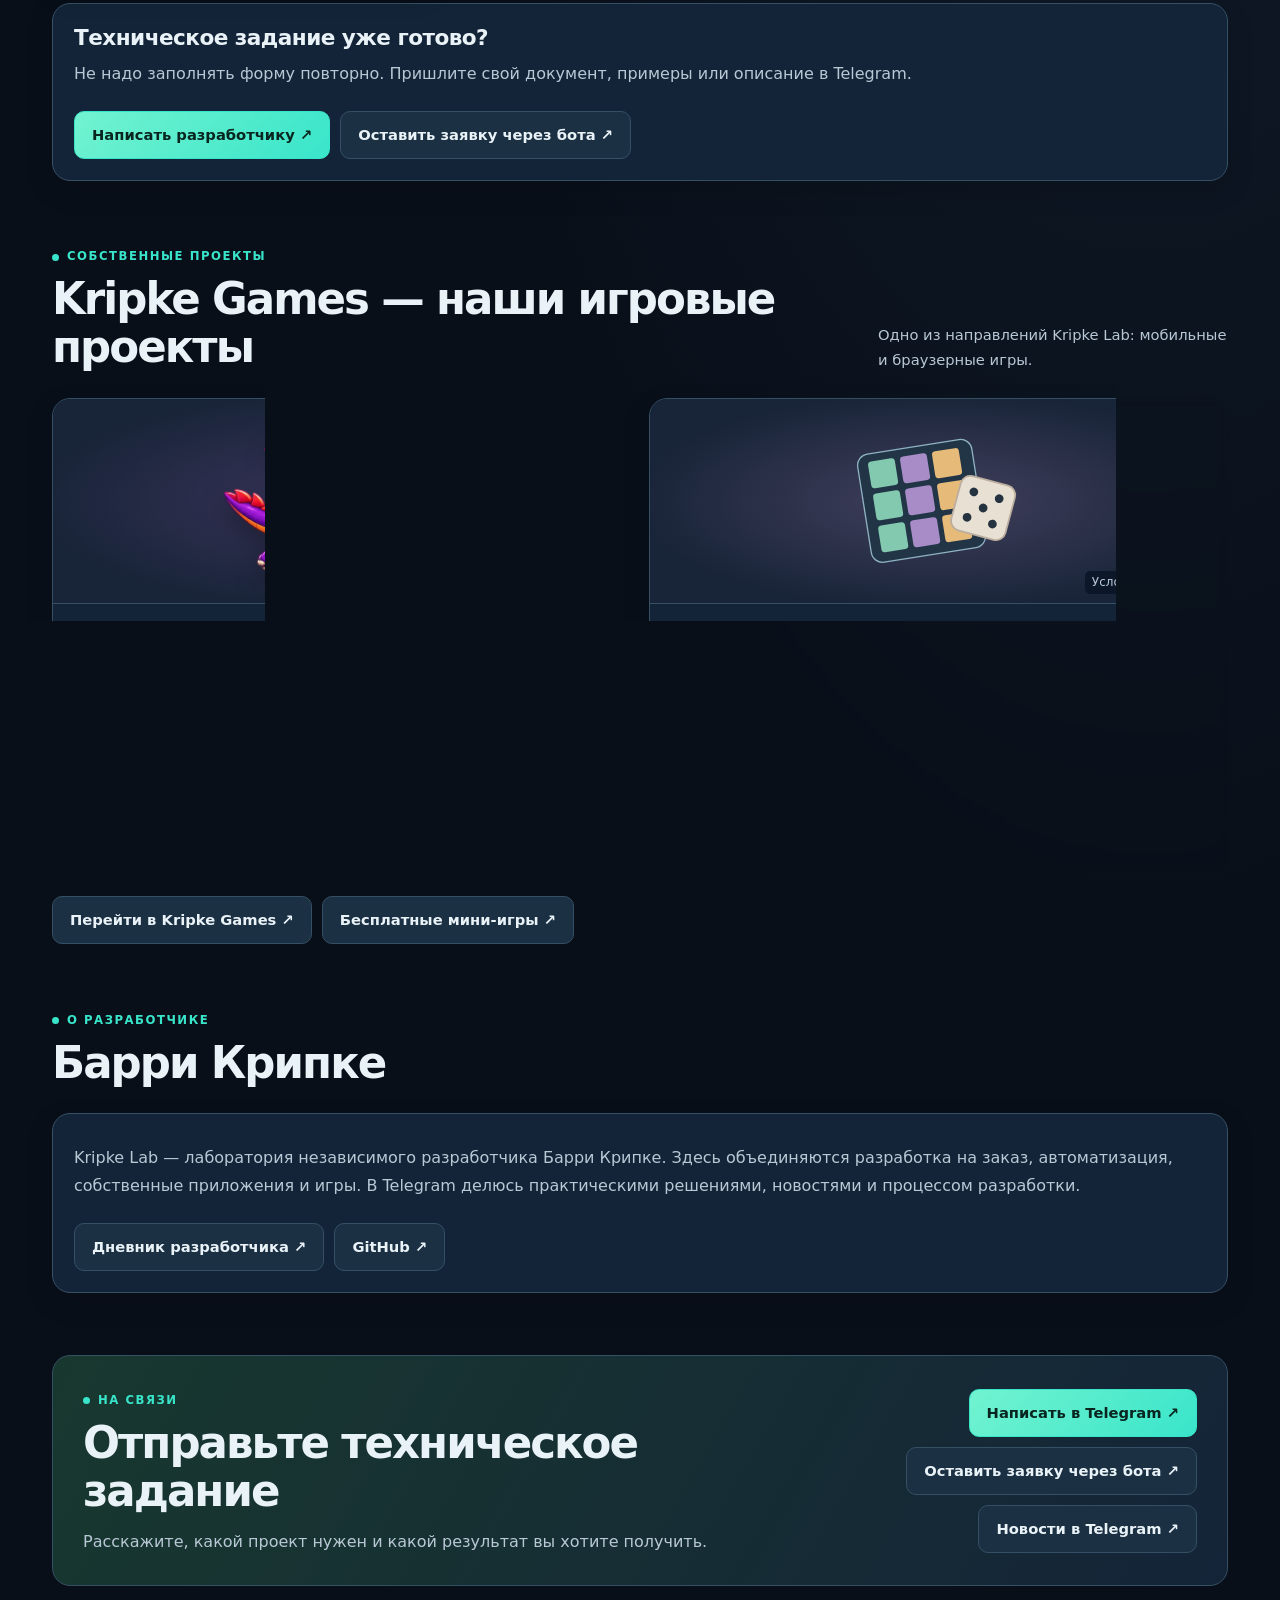
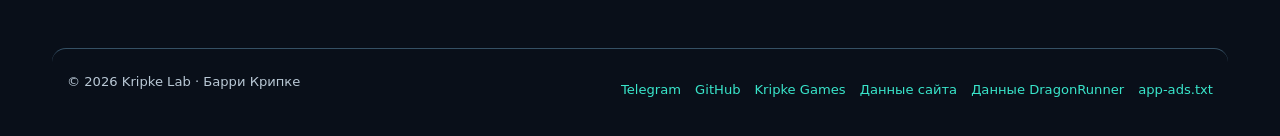
==== commit 7f2f12d4: "Add files via upload" ====
--- a/index.html
+++ b/index.html
@@ -1,3 +1,3 @@
 <!DOCTYPE html>
 
-<html lang="ru"><head><meta charset="utf-8"/><meta content="width=device-width,initial-scale=1" name="viewport"/><meta content="#090f19" name="theme-color"/><title>Kripke Lab — автоматизация, боты, сайты и игры</title><meta content="Барри Крипке: разработка Telegram-ботов, сайтов, приложений, автоматизация процессов и собственные игры." name="description"/><link href="https://barrikripke.github.io/kripke-lab/" rel="canonical"/><meta content="website" property="og:type"/><meta content="Kripke Lab — автоматизация, боты, сайты и игры" property="og:title"/><meta content="Барри Крипке: разработка Telegram-ботов, сайтов, приложений, автоматизация процессов и собственные игры." property="og:description"/><meta content="https://barrikripke.github.io/kripke-lab/" property="og:url"/><meta content="https://barrikripke.github.io/kripke-lab/social-preview.png" property="og:image"/><link href="kripke-mark.svg" rel="icon" type="image/svg+xml"/><link href="kripke.css?v=54" rel="stylesheet"/></head><body><a class="skip" href="#main">К содержанию</a><div class="wrap"><header class="head"><a class="brand" href="index.html"><img alt="" height="46" src="kripke-emblem.webp" width="46"/><span><b>Kripke Lab</b><small>Барри Крипке · независимый разработчик</small></span></a><nav aria-label="Основная навигация" class="nav"><a href="index.html">Главная</a><a href="index.html#services">Услуги</a><a href="index.html#portfolio">Портфолио</a><a href="index.html#games">Наши игры</a><a href="index.html#resources">Блог и инструменты</a><a href="index.html#contacts">Контакты</a><a class="switch" href="https://barrikripke.github.io/">Игровой сайт ↗</a></nav></header><main id="main"><section class="hero"><div><span class="kicker">Kripke Lab / Независимая лаборатория разработки</span><h1>Создаю цифровые <span>решения.</span></h1><p class="lead">Разрабатываю Telegram-ботов, сайты и приложения, автоматизирую рабочие процессы. Создаю собственные цифровые продукты и игры.</p><div class="actions"><a class="btn primary" href="#contacts">Обсудить проект</a><a class="btn" href="#services">Посмотреть услуги</a></div></div><div class="art studio-art"><span class="id">KL / STUDIO</span><div class="studio-core"><img alt="" height="208" src="kripke-emblem.webp" width="208"/><b>KRIPKE LAB</b><small>CODE / AUTOMATION / GAMES</small></div><span class="tag">Барри Крипке · независимый разработчик</span></div></section><div class="strip lab-strip"><div><b>Разработка</b><small>боты, сайты и приложения</small></div><div><b>Автоматизация</b><small>процессы, данные и интеграции</small></div><div><b>Игры</b><small>собственные продукты</small></div></div><section class="section" id="services"><div class="sectionhead"><div><span class="kicker">Разработка на заказ</span><h2>Направления разработки</h2></div><p>Отдельная задача или разработка продукта — обсуждаем объём до начала работы.</p></div><div class="grid3"><article class="detail"><span class="num">01 / BOT</span><h3>Telegram-боты</h3><p>Каталоги, заявки, уведомления, Mini Apps и интеграции.</p></article><article class="detail"><span class="num">02 / WEB</span><h3>Сайты и веб-сервисы</h3><p>Лендинги, панели управления и личные кабинеты.</p></article><article class="detail"><span class="num">03 / TOOLS</span><h3>Автоматизация</h3><p>Интеграции и инструменты для сокращения ручных операций.</p></article><article class="detail"><span class="num">04 / DATA</span><h3>Работа с данными</h3><p>Обработка открытых данных, Excel, Google Sheets и отчёты.</p></article><article class="detail"><span class="num">05 / APP</span><h3>Android-приложения</h3><p>Прототипы, WebView-витрины и мобильные продукты.</p></article><article class="detail"><span class="num">06 / GAME</span><h3>2D-игры</h3><p>Игровые механики, интерфейсы и прототипы на Godot.</p></article></div><div class="actions service-actions"><a class="btn" href="project-calculator.html">Рассчитать бюджет</a><a class="btn primary" href="#contacts">Связаться с разработчиком</a></div></section><section class="ad-slot" hidden="" id="ad-lab-home"><!-- Рекламное место отключено до одобрения РСЯ. --></section><section class="section" id="portfolio"><div class="sectionhead"><div><span class="kicker">Примеры решений</span><h2>Портфолио</h2></div><p>Иллюстрации возможных решений Kripke Lab, а не отчёты о выполненных клиентских проектах.</p></div><div class="grid3 portfolio-grid"><article class="card portfolio-card"><div class="portfolio-visual"><img alt="Telegram-бот для заявок — иллюстрация направления" height="533" src="portfolio-telegram-zayavki.webp" width="800"/></div><div class="cardbody"><h3>Telegram-бот для заявок</h3><p>Сбор обращений и уведомления администратору.</p></div></article><article class="card portfolio-card"><div class="portfolio-visual"><img alt="Telegram-магазин — иллюстрация направления" height="533" src="portfolio-telegram-shop.webp" width="800"/></div><div class="cardbody"><h3>Telegram-магазин</h3><p>Каталог товаров и удобный сценарий заказа.</p></div></article><article class="card portfolio-card"><div class="portfolio-visual"><img alt="Бот с оплатой — иллюстрация направления" height="533" src="portfolio-telegram-payment.webp" width="800"/></div><div class="cardbody"><h3>Бот с оплатой</h3><p>Интеграция оплаты для разрешённых товаров и услуг.</p></div></article><article class="card portfolio-card"><div class="portfolio-visual"><img alt="Android из сайта — иллюстрация направления" height="533" src="portfolio-android-site.webp" width="800"/></div><div class="cardbody"><h3>Android из сайта</h3><p>Мобильная WebView-витрина на основе веб-сайта.</p></div></article><article class="card portfolio-card"><div class="portfolio-visual"><img alt="Парсер в Excel — иллюстрация направления" height="533" src="portfolio-parser-excel.webp" width="800"/></div><div class="cardbody"><h3>Парсер в Excel</h3><p>Сбор доступных данных и выгрузка в таблицы.</p></div></article><article class="card portfolio-card"><div class="portfolio-visual"><img alt="Админ-панель / CRM — иллюстрация направления" height="533" src="portfolio-admin-panel.webp" width="800"/></div><div class="cardbody"><h3>Админ-панель / CRM</h3><p>Заявки, клиенты, статусы и управление процессами.</p></div></article><article class="card portfolio-card"><div class="portfolio-visual"><img alt="Telegram Mini App — иллюстрация направления" height="650" src="portfolio-telegram-miniapp.webp" width="487"/></div><div class="cardbody"><h3>Telegram Mini App</h3><p>Веб-интерфейс внутри Telegram.</p></div></article><article class="card portfolio-card"><div class="portfolio-visual"><img alt="Excel и Google Sheets — иллюстрация направления" height="450" src="portfolio-excel-sheets.webp" width="800"/></div><div class="cardbody"><h3>Excel и Google Sheets</h3><p>Таблицы, отчёты и автоматизация рутины.</p></div></article><article class="card portfolio-card"><div class="portfolio-visual"><img alt="Карточки маркетплейсов — иллюстрация направления" height="533" src="portfolio-marketplace-card.webp" width="800"/></div><div class="cardbody"><h3>Карточки маркетплейсов</h3><p>Примеры визуального оформления товарных карточек.</p></div></article></div><div class="actions"><a class="btn" href="#contacts">Обсудить свою задачу</a></div></section><section class="section" id="resources"><div class="sectionhead"><div><span class="kicker">Kripke Lab / материалы</span><h2>Блог и инструменты</h2></div><p>Практические заметки и бесплатные инструменты без регистрации.</p></div><div class="cards"><article class="detail resource-card"><span class="num">Автоматизация / статья</span><h3>Как подготовить задачу для Telegram-бота</h3><p>Практический план: сценарии, данные, уведомления, права и приёмка.</p><div class="actions"><a class="btn" href="bot-checklist.html">Чек-лист для бота</a></div></article><article class="detail resource-card"><span class="num">Инструмент</span><h3>Калькулятор бюджета проекта</h3><p>Оцените трудозатраты и резерв до начала разработки.</p><div class="actions"><a class="btn" href="project-calculator.html">Открыть калькулятор</a></div></article><article class="detail resource-card"><span class="num">GameDev / статья</span><h3>Как подготовить 2D-игру к релизу</h3><p>Чек-лист для тестирования управления, уровней, сохранений и сборки.</p><div class="actions"><a class="btn" href="release-checklist.html">Чек-лист релиза</a></div></article></div></section><section class="section" id="games"><div class="sectionhead"><div><span class="kicker">Собственные проекты</span><h2>Kripke Games — наши игровые проекты</h2></div><p>Одно из направлений Kripke Lab: мобильные и браузерные игры.</p></div><div class="cards"><article class="card"><div class="visual"><img alt="Дракончик DragonRunner" height="707" src="dragonrunner-hero.webp" width="1000"/></div><div class="cardbody"><span class="kicker">Android · RuStore</span><h3>DragonRunner</h3><p>Приключение среди летающих островов. 150 уровней в 10 мирах, монеты, герои и путь к замку.</p><div class="actions"><a class="btn primary" href="https://barrikripke.github.io/dragonrunner.html">Об игре</a><a class="btn" href="https://www.rustore.ru/catalog/app/org.dragonrunner.islands">RuStore ↗</a></div></div></article><article class="card"><div class="visual board"><svg aria-hidden="true" viewbox="0 0 200 150" xmlns="http://www.w3.org/2000/svg"><g transform="translate(15 12) rotate(-9 68 65)"><rect fill="#223547" height="125" rx="13" stroke="#8fb2c2" stroke-width="1.5" width="132"></rect><rect fill="#83c9b0" height="31" rx="4" width="31" x="12" y="9"></rect><rect fill="#a88cc8" height="31" rx="4" width="31" x="49" y="9"></rect><rect fill="#e6ba79" height="31" rx="4" width="31" x="86" y="9"></rect><rect fill="#83c9b0" height="31" rx="4" width="31" x="12" y="46"></rect><rect fill="#a88cc8" height="31" rx="4" width="31" x="49" y="46"></rect><rect fill="#e6ba79" height="31" rx="4" width="31" x="86" y="46"></rect><rect fill="#83c9b0" height="31" rx="4" width="31" x="12" y="83"></rect><rect fill="#a88cc8" height="31" rx="4" width="31" x="49" y="83"></rect><rect fill="#e6ba79" height="31" rx="4" width="31" x="86" y="83"></rect></g><g transform="translate(119 51) rotate(15 32 32)"><rect fill="#e9e0d4" height="64" rx="11" stroke="#bbae9f" stroke-width="2" width="64"></rect><circle cx="17" cy="17" fill="#253341" r="5"></circle><circle cx="47" cy="17" fill="#253341" r="5"></circle><circle cx="32" cy="32" fill="#253341" r="5"></circle><circle cx="17" cy="47" fill="#253341" r="5"></circle><circle cx="47" cy="47" fill="#253341" r="5"></circle></g></svg><span class="smallnote">Условная графика</span></div><div class="cardbody"><span class="kicker pending">В разработке</span><h3>BoardDice</h3><p>Настольная игра-ходилка с кубиком, персонажами и тематическими игровыми картами.</p><p>Дата выпуска пока не объявлена.</p><div class="actions"><a class="btn" href="https://t.me/kripkelab">Новости разработки ↗</a></div></div></article></div><div class="actions"><a class="btn" href="https://barrikripke.github.io/">Перейти в Kripke Games ↗</a><a class="btn" href="https://barrikripke.github.io/mini-games.html">Бесплатные мини-игры ↗</a></div></section><section class="section" id="about"><div class="sectionhead"><div><span class="kicker">О разработчике</span><h2>Барри Крипке</h2></div></div><div class="note"><p>Kripke Lab — лаборатория независимого разработчика Барри Крипке. Здесь объединяются разработка на заказ, автоматизация, собственные приложения и игры. В Telegram делюсь практическими решениями, новостями и процессом разработки.</p><div class="actions"><a class="btn" href="https://t.me/kripkelab">Дневник разработчика ↗</a><a class="btn" href="https://github.com/BarriKripke">GitHub ↗</a></div></div></section><section class="section" id="contacts"><div class="callout"><div><span class="kicker">На связи</span><h2>Обсудим ваш проект</h2><p>Расскажите, какой проект нужен и какой результат вы хотите получить.</p></div><div class="actions"><a class="btn primary" href="https://t.me/kripke_barry">Написать в Telegram ↗</a><a class="btn" href="https://t.me/kripke_lab_bot">Оставить заявку через бота ↗</a><a class="btn" href="https://t.me/kripkelab">Новости в Telegram ↗</a></div></div></section></main><footer class="foot"><span>© 2026 Kripke Lab · Барри Крипке</span><div class="footlinks"><a href="https://t.me/kripkelab">Telegram</a><a href="https://github.com/BarriKripke">GitHub</a><a href="https://barrikripke.github.io/">Kripke Games</a><a href="website-privacy.html">Данные сайта</a><a href="https://barrikripke.github.io/dragonrunner-privacy.html">Данные DragonRunner</a><a href="https://barrikripke.github.io/app-ads.txt">app-ads.txt</a></div></footer></div><div aria-hidden="true" class="boot" hidden="" id="boot"><div class="bootbox"><div class="boothead"><img alt="" src="kripke-emblem.webp"/><div><b>KRIPKE LAB</b><small>STUDIO / BOOT SEQUENCE</small></div></div><div class="bootlines"><div style="--d:0s"><span>[ OK ]</span> Инициализация лаборатории</div><div style="--d:.3s"><span>[ OK ]</span> Игровые проекты</div><div style="--d:.6s"><span>[ OK ]</span> Разработка и автоматизация</div><div style="--d:.9s"><span>[ OK ]</span> Интерфейс готов</div></div><div class="bootbar"><i></i></div><div class="bootbottom"><span>Добро пожаловать в Kripke Lab</span><button id="bootSkip" type="button">Пропустить</button></div></div></div><script>(()=>{const b=document.getElementById('boot'),skip=document.getElementById('bootSkip');if(!b||!skip)return;let seen=false;try{seen=sessionStorage.getItem('kripkeBoot')==='1'}catch(e){}if(seen||location.hash||matchMedia('(prefers-reduced-motion: reduce)').matches)return;const wrap=document.querySelector('.wrap');let timer;const onKey=e=>{if(e.key==='Escape')finish();};function finish(){clearTimeout(timer);b.hidden=true;b.setAttribute('aria-hidden','true');wrap.inert=false;document.removeEventListener('keydown',onKey);try{sessionStorage.setItem('kripkeBoot','1')}catch(e){}if(document.activeElement===skip)document.querySelector('.brand').focus();}b.hidden=false;b.setAttribute('aria-hidden','false');wrap.inert=true;skip.addEventListener('click',finish);document.addEventListener('keydown',onKey);timer=setTimeout(finish,2200);})();</script></body></html>+<html lang="ru"><head><meta charset="utf-8"/><meta content="width=device-width,initial-scale=1" name="viewport"/><meta content="#090f19" name="theme-color"/><title>Kripke Lab — автоматизация, боты, сайты и игры</title><meta content="Барри Крипке: разработка Telegram-ботов, сайтов, приложений, автоматизация процессов и собственные игры." name="description"/><link href="https://barrikripke.github.io/kripke-lab/" rel="canonical"/><meta content="website" property="og:type"/><meta content="Kripke Lab — автоматизация, боты, сайты и игры" property="og:title"/><meta content="Барри Крипке: разработка Telegram-ботов, сайтов, приложений, автоматизация процессов и собственные игры." property="og:description"/><meta content="https://barrikripke.github.io/kripke-lab/" property="og:url"/><meta content="https://barrikripke.github.io/kripke-lab/social-preview.png" property="og:image"/><link href="kripke-mark.svg" rel="icon" type="image/svg+xml"/><link href="kripke.css?v=55" rel="stylesheet"/></head><body><a class="skip" href="#main">К содержанию</a><div class="wrap"><header class="head"><a class="brand" href="index.html"><img alt="" height="46" src="kripke-emblem.webp" width="46"/><span><b>Kripke Lab</b><small>Барри Крипке · независимый разработчик</small></span></a><nav aria-label="Основная навигация" class="nav"><a href="index.html">Главная</a><a href="index.html#services">Услуги</a><a href="index.html#portfolio">Портфолио</a><a href="index.html#games">Наши игры</a><a href="index.html#resources">Для заказчиков</a><a href="index.html#contacts">Контакты</a><a class="switch" href="https://barrikripke.github.io/">Игровой сайт ↗</a></nav></header><main id="main"><section class="hero"><div><span class="kicker">Kripke Lab / Независимая лаборатория разработки</span><h1>Создаю цифровые <span>решения.</span></h1><p class="lead">Разрабатываю Telegram-ботов, сайты и приложения, автоматизирую рабочие процессы. Создаю собственные цифровые продукты и игры.</p><div class="actions"><a class="btn primary" href="brief.html">Подготовить ТЗ</a><a class="btn" href="#services">Посмотреть услуги</a></div></div><div class="art studio-art"><span class="id">KL / STUDIO</span><div class="studio-core"><img alt="" height="208" src="kripke-emblem.webp" width="208"/><b>KRIPKE LAB</b><small>CODE / AUTOMATION / GAMES</small></div><span class="tag">Барри Крипке · независимый разработчик</span></div></section><div class="strip lab-strip"><div><b>Разработка</b><small>боты, сайты и приложения</small></div><div><b>Автоматизация</b><small>процессы, данные и интеграции</small></div><div><b>Игры</b><small>собственные продукты</small></div></div><section class="section" id="services"><div class="sectionhead"><div><span class="kicker">Разработка на заказ</span><h2>Направления разработки</h2></div><p>Отдельная задача или разработка продукта — обсуждаем объём до начала работы.</p></div><div class="grid3"><article class="detail"><span class="num">01 / BOT</span><h3>Telegram-боты</h3><p>Каталоги, заявки, уведомления, Mini Apps и интеграции.</p></article><article class="detail"><span class="num">02 / WEB</span><h3>Сайты и веб-сервисы</h3><p>Лендинги, панели управления и личные кабинеты.</p></article><article class="detail"><span class="num">03 / TOOLS</span><h3>Автоматизация</h3><p>Интеграции и инструменты для сокращения ручных операций.</p></article><article class="detail"><span class="num">04 / DATA</span><h3>Работа с данными</h3><p>Обработка открытых данных, Excel, Google Sheets и отчёты.</p></article><article class="detail"><span class="num">05 / APP</span><h3>Android-приложения</h3><p>Прототипы, WebView-витрины и мобильные продукты.</p></article><article class="detail"><span class="num">06 / GAME</span><h3>Разработка 2D-игр</h3><p>Создаю 2D-игры на заказ по согласованному ТЗ: механика, управление, уровни и интерфейс. Платформа и объём работ обсуждаются отдельно.</p><a class="textlink" href="release-checklist.html">Что входит в разработку →</a></article></div><div class="actions service-actions"><a class="btn" href="brief.html">Подготовить ТЗ</a><a class="btn primary" href="#contacts">Связаться с разработчиком</a></div></section><section class="ad-slot" hidden="" id="ad-lab-home"><!-- Рекламное место отключено до одобрения РСЯ. --></section><section class="section" id="portfolio"><div class="sectionhead"><div><span class="kicker">Примеры решений</span><h2>Портфолио</h2></div><p>Иллюстрации возможных решений Kripke Lab, а не отчёты о выполненных клиентских проектах.</p></div><div class="grid3 portfolio-grid"><article class="card portfolio-card"><div class="portfolio-visual"><img alt="Telegram-бот для заявок — иллюстрация направления" height="533" src="portfolio-telegram-zayavki.webp" width="800"/></div><div class="cardbody"><h3>Telegram-бот для заявок</h3><p>Сбор обращений и уведомления администратору.</p></div></article><article class="card portfolio-card"><div class="portfolio-visual"><img alt="Telegram-магазин — иллюстрация направления" height="533" src="portfolio-telegram-shop.webp" width="800"/></div><div class="cardbody"><h3>Telegram-магазин</h3><p>Каталог товаров и удобный сценарий заказа.</p></div></article><article class="card portfolio-card"><div class="portfolio-visual"><img alt="Бот с оплатой — иллюстрация направления" height="533" src="portfolio-telegram-payment.webp" width="800"/></div><div class="cardbody"><h3>Бот с оплатой</h3><p>Интеграция оплаты для разрешённых товаров и услуг.</p></div></article><article class="card portfolio-card"><div class="portfolio-visual"><img alt="Android из сайта — иллюстрация направления" height="533" src="portfolio-android-site.webp" width="800"/></div><div class="cardbody"><h3>Android из сайта</h3><p>Мобильная WebView-витрина на основе веб-сайта.</p></div></article><article class="card portfolio-card"><div class="portfolio-visual"><img alt="Парсер в Excel — иллюстрация направления" height="533" src="portfolio-parser-excel.webp" width="800"/></div><div class="cardbody"><h3>Парсер в Excel</h3><p>Сбор доступных данных и выгрузка в таблицы.</p></div></article><article class="card portfolio-card"><div class="portfolio-visual"><img alt="Админ-панель / CRM — иллюстрация направления" height="533" src="portfolio-admin-panel.webp" width="800"/></div><div class="cardbody"><h3>Админ-панель / CRM</h3><p>Заявки, клиенты, статусы и управление процессами.</p></div></article><article class="card portfolio-card"><div class="portfolio-visual"><img alt="Telegram Mini App — иллюстрация направления" height="650" src="portfolio-telegram-miniapp.webp" width="487"/></div><div class="cardbody"><h3>Telegram Mini App</h3><p>Веб-интерфейс внутри Telegram.</p></div></article><article class="card portfolio-card"><div class="portfolio-visual"><img alt="Excel и Google Sheets — иллюстрация направления" height="450" src="portfolio-excel-sheets.webp" width="800"/></div><div class="cardbody"><h3>Excel и Google Sheets</h3><p>Таблицы, отчёты и автоматизация рутины.</p></div></article><article class="card portfolio-card"><div class="portfolio-visual"><img alt="Карточки маркетплейсов — иллюстрация направления" height="533" src="portfolio-marketplace-card.webp" width="800"/></div><div class="cardbody"><h3>Карточки маркетплейсов</h3><p>Примеры визуального оформления товарных карточек.</p></div></article></div><div class="actions"><a class="btn" href="#contacts">Обсудить свою задачу</a></div></section><section class="section" id="resources"><div class="sectionhead"><div><span class="kicker">Начало сотрудничества</span><h2>Как заказать разработку</h2></div><p>Для оценки нужны задача и чёткое ТЗ. Цена и сроки определяются после согласования требований.</p></div><div class="grid3"><article class="detail"><span class="num">01 / ТЗ</span><h3>Опишите задачу</h3><p>Что должно получиться, кто будет пользоваться продуктом и какие функции обязательны. Используйте готовый шаблон.</p><a class="btn primary" href="brief.html">Подготовить ТЗ</a></article><article class="detail"><span class="num">02 / ОЦЕНКА</span><h3>Согласуем стоимость и сроки</h3><p>Изучаю ТЗ, уточняю детали и предлагаю стоимость, этапы и формат передачи проекта.</p><a class="btn" href="index.html#contacts">Отправить ТЗ</a></article><article class="detail"><span class="num">03 / РАЗРАБОТКА</span><h3>Реализация и передача</h3><p>Разрабатываю согласованный функционал, демонстрирую результат, проверяю его по требованиям и передаю проект в согласованном формате.</p></article></div><div class="note" style="margin-top:18px"><h3>Техническое задание уже готово?</h3><p>Не надо заполнять форму повторно. Пришлите свой документ, примеры или описание в Telegram.</p><div class="actions"><a class="btn primary" href="https://t.me/kripke_barry">Написать разработчику ↗</a><a class="btn" href="https://t.me/kripke_lab_bot">Оставить заявку через бота ↗</a></div></div></section><section class="section" id="games"><div class="sectionhead"><div><span class="kicker">Собственные проекты</span><h2>Kripke Games — наши игровые проекты</h2></div><p>Одно из направлений Kripke Lab: мобильные и браузерные игры.</p></div><div class="cards"><article class="card"><div class="visual"><img alt="Дракончик DragonRunner" height="707" src="dragonrunner-hero.webp" width="1000"/></div><div class="cardbody"><span class="kicker">Android · RuStore</span><h3>DragonRunner</h3><p>Приключение среди летающих островов. 150 уровней в 10 мирах, монеты, герои и путь к замку.</p><div class="actions"><a class="btn primary" href="https://barrikripke.github.io/dragonrunner.html">Об игре</a><a class="btn" href="https://www.rustore.ru/catalog/app/org.dragonrunner.islands">RuStore ↗</a></div></div></article><article class="card"><div class="visual board"><svg aria-hidden="true" viewbox="0 0 200 150" xmlns="http://www.w3.org/2000/svg"><g transform="translate(15 12) rotate(-9 68 65)"><rect fill="#223547" height="125" rx="13" stroke="#8fb2c2" stroke-width="1.5" width="132"></rect><rect fill="#83c9b0" height="31" rx="4" width="31" x="12" y="9"></rect><rect fill="#a88cc8" height="31" rx="4" width="31" x="49" y="9"></rect><rect fill="#e6ba79" height="31" rx="4" width="31" x="86" y="9"></rect><rect fill="#83c9b0" height="31" rx="4" width="31" x="12" y="46"></rect><rect fill="#a88cc8" height="31" rx="4" width="31" x="49" y="46"></rect><rect fill="#e6ba79" height="31" rx="4" width="31" x="86" y="46"></rect><rect fill="#83c9b0" height="31" rx="4" width="31" x="12" y="83"></rect><rect fill="#a88cc8" height="31" rx="4" width="31" x="49" y="83"></rect><rect fill="#e6ba79" height="31" rx="4" width="31" x="86" y="83"></rect></g><g transform="translate(119 51) rotate(15 32 32)"><rect fill="#e9e0d4" height="64" rx="11" stroke="#bbae9f" stroke-width="2" width="64"></rect><circle cx="17" cy="17" fill="#253341" r="5"></circle><circle cx="47" cy="17" fill="#253341" r="5"></circle><circle cx="32" cy="32" fill="#253341" r="5"></circle><circle cx="17" cy="47" fill="#253341" r="5"></circle><circle cx="47" cy="47" fill="#253341" r="5"></circle></g></svg><span class="smallnote">Условная графика</span></div><div class="cardbody"><span class="kicker pending">В разработке</span><h3>BoardDice</h3><p>Настольная игра-ходилка с кубиком, персонажами и тематическими игровыми картами.</p><p>Дата выпуска пока не объявлена.</p><div class="actions"><a class="btn" href="https://t.me/kripkelab">Новости разработки ↗</a></div></div></article></div><div class="actions"><a class="btn" href="https://barrikripke.github.io/">Перейти в Kripke Games ↗</a><a class="btn" href="https://barrikripke.github.io/mini-games.html">Бесплатные мини-игры ↗</a></div></section><section class="section" id="about"><div class="sectionhead"><div><span class="kicker">О разработчике</span><h2>Барри Крипке</h2></div></div><div class="note"><p>Kripke Lab — лаборатория независимого разработчика Барри Крипке. Здесь объединяются разработка на заказ, автоматизация, собственные приложения и игры. В Telegram делюсь практическими решениями, новостями и процессом разработки.</p><div class="actions"><a class="btn" href="https://t.me/kripkelab">Дневник разработчика ↗</a><a class="btn" href="https://github.com/BarriKripke">GitHub ↗</a></div></div></section><section class="section" id="contacts"><div class="callout"><div><span class="kicker">На связи</span><h2>Отправьте техническое задание</h2><p>Расскажите, какой проект нужен и какой результат вы хотите получить.</p></div><div class="actions"><a class="btn primary" href="https://t.me/kripke_barry">Написать в Telegram ↗</a><a class="btn" href="https://t.me/kripke_lab_bot">Оставить заявку через бота ↗</a><a class="btn" href="https://t.me/kripkelab">Новости в Telegram ↗</a></div></div></section></main><footer class="foot"><span>© 2026 Kripke Lab · Барри Крипке</span><div class="footlinks"><a href="https://t.me/kripkelab">Telegram</a><a href="https://github.com/BarriKripke">GitHub</a><a href="https://barrikripke.github.io/">Kripke Games</a><a href="website-privacy.html">Данные сайта</a><a href="https://barrikripke.github.io/dragonrunner-privacy.html">Данные DragonRunner</a><a href="https://barrikripke.github.io/app-ads.txt">app-ads.txt</a></div></footer></div><div aria-hidden="true" class="boot" hidden="" id="boot"><div class="bootbox"><div class="boothead"><img alt="" src="kripke-emblem.webp"/><div><b>KRIPKE LAB</b><small>STUDIO / BOOT SEQUENCE</small></div></div><div class="bootlines"><div style="--d:0s"><span>[ OK ]</span> Инициализация лаборатории</div><div style="--d:.3s"><span>[ OK ]</span> Игровые проекты</div><div style="--d:.6s"><span>[ OK ]</span> Разработка и автоматизация</div><div style="--d:.9s"><span>[ OK ]</span> Интерфейс готов</div></div><div class="bootbar"><i></i></div><div class="bootbottom"><span>Добро пожаловать в Kripke Lab</span><button id="bootSkip" type="button">Пропустить</button></div></div></div><script>(()=>{const b=document.getElementById('boot'),skip=document.getElementById('bootSkip');if(!b||!skip)return;let seen=false;try{seen=sessionStorage.getItem('kripkeBoot')==='1'}catch(e){}if(seen||location.hash||matchMedia('(prefers-reduced-motion: reduce)').matches)return;const wrap=document.querySelector('.wrap');let timer;const onKey=e=>{if(e.key==='Escape')finish();};function finish(){clearTimeout(timer);b.hidden=true;b.setAttribute('aria-hidden','true');wrap.inert=false;document.removeEventListener('keydown',onKey);try{sessionStorage.setItem('kripkeBoot','1')}catch(e){}if(document.activeElement===skip)document.querySelector('.brand').focus();}b.hidden=false;b.setAttribute('aria-hidden','false');wrap.inert=true;skip.addEventListener('click',finish);document.addEventListener('keydown',onKey);timer=setTimeout(finish,2200);})();</script></body></html>
--- a/kripke.css
+++ b/kripke.css
@@ -60,3 +60,6 @@
 .head{display:flex;gap:12px 20px;padding:14px 18px;align-items:center;border-radius:0 0 16px 16px}.head .brand{flex:0 1 auto;max-width:100%}.head .nav{flex:1 1 420px;justify-content:flex-end;gap:5px 7px}.head .nav a{display:inline-flex;align-items:center;justify-content:center;min-height:44px;padding:8px 10px;border-radius:8px;line-height:1.3;font-size:.87rem;text-align:center;text-decoration:none}.head .nav a:hover,.head .nav a[aria-current=page]{background:var(--panel2);color:var(--mint)}.head .nav .switch{border:1px solid var(--line);background:var(--panel);color:var(--mint)}.btn{min-height:48px;padding:12px 17px;line-height:1.35;white-space:normal;overflow-wrap:normal;transition:background-color .15s,border-color .15s,color .15s;touch-action:manipulation}.btn:hover{transform:none;background:var(--panel);border-color:var(--mint)}.btn.primary:hover{background:#a1ffe8;color:#09251f}.btn:active{filter:brightness(.9)}.btn:focus-visible,.nav a:focus-visible{outline:3px solid var(--gold);outline-offset:3px}.hero .actions{align-items:stretch}.sectionhead{align-items:flex-end}.service-actions{margin-top:20px}.cardbody .actions{align-items:stretch}.cardbody .actions .btn{flex:0 1 auto}.memory-grid button{touch-action:manipulation;min-height:44px}.memory-grid button:focus-visible{outline-offset:1px}.back{display:inline-flex;align-items:center;min-height:44px;padding:8px 0;line-height:1.4}.footlinks a{display:inline-flex;align-items:center;min-height:36px}
 @media(max-width:1050px){.head .nav{flex-basis:100%;justify-content:flex-start}}@media(max-width:650px){.head{padding:12px;gap:12px;align-items:flex-start}.head .brand{width:100%}.head .nav{width:100%;flex:1 1 100%;display:grid;grid-template-columns:repeat(2,minmax(0,1fr));gap:6px}.head .nav a{background:var(--panel);border:1px solid var(--line);padding:7px 6px;font-size:.85rem;white-space:normal;min-width:0}.head .nav .switch{grid-column:1/-1;min-height:44px}.hero .actions,.callout .actions,.service-actions{display:flex;flex-direction:column;align-items:stretch}.hero .actions .btn,.callout .actions .btn,.service-actions .btn{width:100%;flex:0 1 auto}.cardbody .actions{width:100%}.cardbody .actions .btn{flex:1 1 auto}.sectionhead{align-items:flex-start}.catalog-intro h1{font-size:clamp(2rem,8vw,3rem)}.memory-grid{gap:6px}.art .tag{max-width:90%;font-size:.62rem}}
 @media(prefers-reduced-motion:reduce){.btn{transition:none}}
+
+/* Customer brief */
+.brief-grid{display:grid;grid-template-columns:repeat(2,minmax(0,1fr));gap:16px;margin:24px 0}.brief-grid label{display:grid;gap:7px;font-weight:650;color:var(--fg)}.brief-grid .wide{grid-column:1/-1}.brief-grid input,.brief-grid select,.brief-grid textarea,#brief-text{width:100%;min-width:0;border:1px solid #597989;border-radius:10px;padding:12px;color:#f1f7fa;background:#132536;font:inherit;min-height:48px}.brief-grid textarea,#brief-text{resize:vertical}.brief-grid small{font-weight:400;color:var(--muted)}#brief-result{margin-top:28px}#brief-result[hidden]{display:none}#brief-text{margin-top:12px}#brief-status{color:var(--mint)}.brief-note{margin-top:24px}.detail .btn,.detail .textlink{margin-top:15px}.article ul{padding-left:22px}.article li{margin-bottom:8px}@media(max-width:550px){.brief-grid{grid-template-columns:minmax(0,1fr)}.brief-grid .wide{grid-column:auto}}
